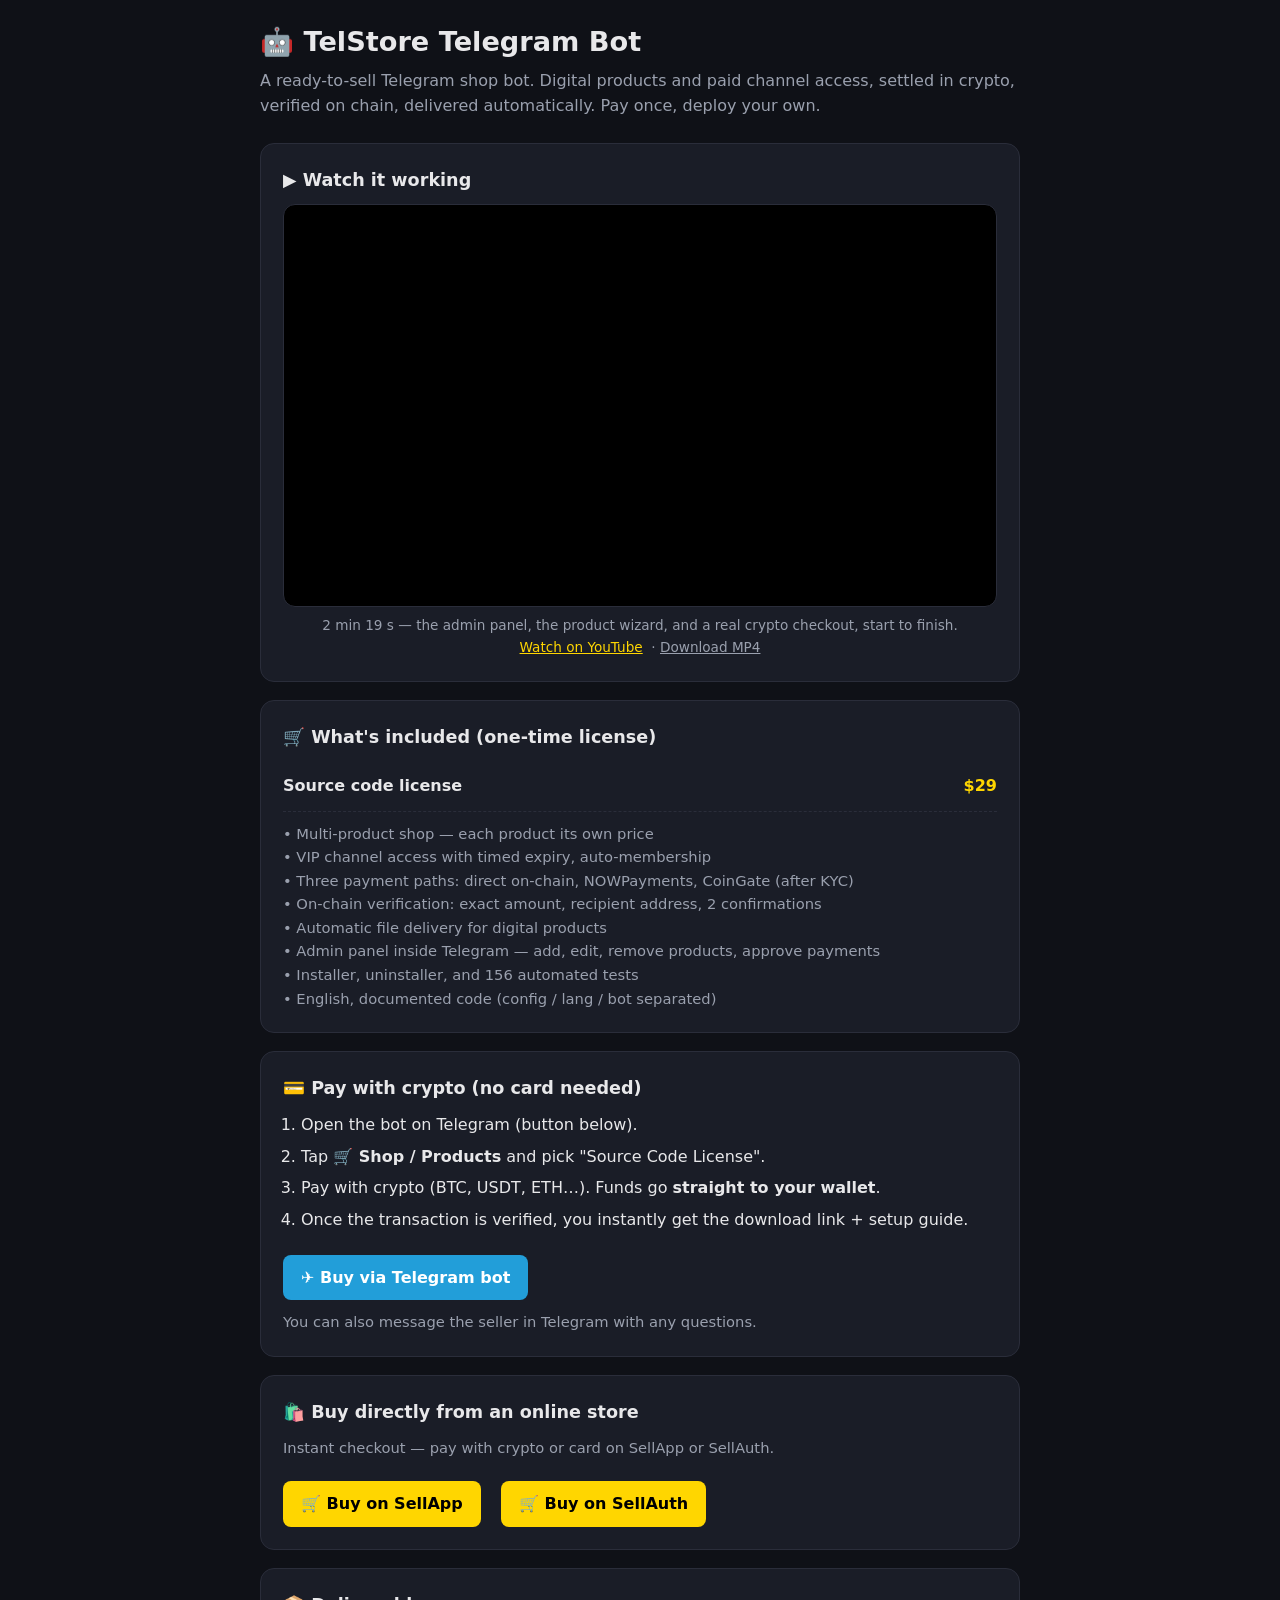
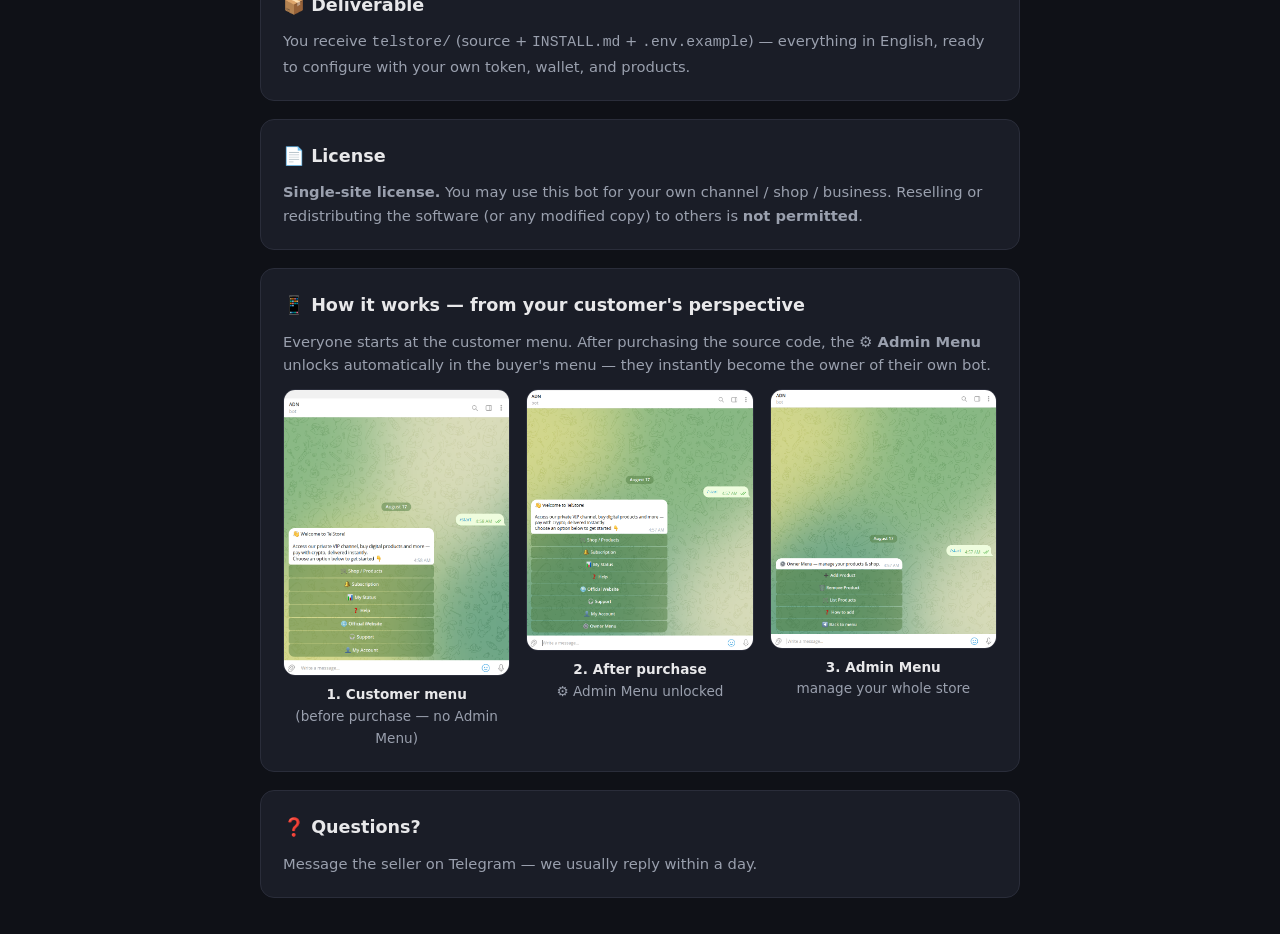
==== index.html @ b0a95f1a "Point the sales pages at the YouTube demo The inline player poster pointed at a screenshot path that" ====
<!DOCTYPE html>
<html lang="en">
<head>
<meta charset="UTF-8">
<meta name="viewport" content="width=device-width, initial-scale=1.0">
<title>TelStore — Telegram Sales Bot with Crypto Checkout</title>
<meta name="description" content="A ready-to-sell Telegram shop bot. Digital products and paid channel access, settled in crypto, verified on chain, delivered automatically. Full source code, installer, 156 tests.">
<meta property="og:title" content="TelStore — Telegram Sales Bot with Crypto Checkout">
<meta property="og:description" content="Sell digital products and VIP channel access inside Telegram. Crypto payment verified on chain, delivered automatically.">
<meta property="og:type" content="website">
<meta property="og:video" content="https://www.youtube.com/watch?v=dUZw-DvjTB4">
<meta property="og:image" content="https://i.ytimg.com/vi/dUZw-DvjTB4/maxresdefault.jpg">
<meta name="twitter:card" content="player">
<meta name="twitter:title" content="TelStore — Telegram Sales Bot with Crypto Checkout">
<meta name="twitter:image" content="https://i.ytimg.com/vi/dUZw-DvjTB4/maxresdefault.jpg">
<style>
  :root { --bg:#0f1117; --card:#1a1d27; --accent:#ffd600; --text:#e8e8ea; --muted:#9aa0ae; }
  * { box-sizing: border-box; margin:0; padding:0; }
  body { font-family:'Segoe UI',system-ui,sans-serif; background:var(--bg); color:var(--text); line-height:1.6; padding:20px; }
  .wrap { max-width:760px; margin:0 auto; }
  h1 { font-size:1.7rem; margin-bottom:4px; }
  h2 { font-size:1.1rem; margin-bottom:10px; }
  .sub { color:var(--muted); margin-bottom:24px; }
  .card { background:var(--card); border-radius:14px; padding:22px; margin-bottom:18px; border:1px solid #2a2d3a; }
  .prod { display:flex; justify-content:space-between; align-items:center; border-bottom:1px dashed #2a2d3a; padding:12px 0; }
  .prod:last-child{border-bottom:none;}
  .prod .name { font-weight:600; }
  .prod .price { color:var(--accent); font-weight:700; }
  .btn { display:inline-block; background:var(--accent); color:#000; font-weight:700; padding:10px 18px; border-radius:8px; text-decoration:none; margin-top:10px; }
  .btn.small { padding:6px 12px; font-size:.9rem; margin:0; }
  .btn.tg { background:#229ed9; color:#fff; }
  .note { color:var(--muted); font-size:.92rem; }
  .steps { margin:8px 0 0 18px; }
  .steps li { margin:6px 0; }
  .tag { font-size:.75rem; background:#2a2d3a; padding:2px 8px; border-radius:20px; color:var(--muted); margin-left:8px; }
  .shots { display:flex; gap:16px; flex-wrap:wrap; margin-top:10px; }
  .shot { flex:1 1 200px; min-width:180px; }
  .shot img { width:100%; border-radius:12px; border:1px solid #2a2d3a; display:block; }
  .cap { color:var(--muted); font-size:.85rem; text-align:center; margin-top:8px; }
  .cap b { color:var(--text); }
  video { width:100%; border-radius:12px; border:1px solid #2a2d3a; display:block; background:#000; }
  .yt { position:relative; width:100%; padding-top:56.25%; border-radius:12px; overflow:hidden; border:1px solid #2a2d3a; background:#000; }
  .yt iframe { position:absolute; inset:0; width:100%; height:100%; border:0; }
  .vcap { color:var(--muted); font-size:.85rem; margin-top:8px; text-align:center; }
  .feat { display:grid; grid-template-columns:repeat(auto-fit,minmax(210px,1fr)); gap:10px; margin-top:6px; }
  .feat div { color:var(--muted); font-size:.92rem; }
  .feat b { color:var(--text); }
</style>
</head>
<body>
<div class="wrap">
  <h1>🤖 TelStore Telegram Bot</h1>
  <div class="sub">A ready-to-sell Telegram shop bot. Digital products and paid channel access, settled in crypto, verified on chain, delivered automatically. Pay once, deploy your own.</div>

  <!-- ===== DEMO VIDEO ===== -->
  <div class="card">
    <h2>▶️ Watch it working</h2>
    <div class="yt">
      <iframe src="https://www.youtube-nocookie.com/embed/dUZw-DvjTB4"
              title="TelStore — 2 minute demo"
              frameborder="0"
              allow="accelerometer; autoplay; clipboard-write; encrypted-media; gyroscope; picture-in-picture"
              allowfullscreen></iframe>
    </div>
    <div class="vcap">2 min 19 s — the admin panel, the product wizard, and a real crypto checkout, start to finish.
      <br><a href="https://www.youtube.com/watch?v=dUZw-DvjTB4" style="color:var(--accent)">Watch on YouTube</a>
      &nbsp;·&nbsp;<a href="video/TelStore-Demo.mp4" style="color:var(--muted)">Download MP4</a></div>
  </div>

  <div class="card">
    <h2>🛒 What's included (one-time license)</h2>
    <div class="prod"><span class="name">Source code license</span><span class="price">$29</span></div>
    <div class="note" style="margin-top:10px">
      • Multi-product shop — each product its own price<br>
      • VIP channel access with timed expiry, auto-membership<br>
      • Three payment paths: direct on-chain, NOWPayments, CoinGate (after KYC)<br>
      • On-chain verification: exact amount, recipient address, 2 confirmations<br>
      • Automatic file delivery for digital products<br>
      • Admin panel inside Telegram — add, edit, remove products, approve payments<br>
      • Installer, uninstaller, and 156 automated tests<br>
      • English, documented code (config / lang / bot separated)
    </div>
  </div>

  <div class="card">
    <h2>💳 Pay with crypto (no card needed)</h2>
    <ol class="steps">
      <li>Open the bot on Telegram (button below).</li>
      <li>Tap <b>🛒 Shop / Products</b> and pick "Source Code License".</li>
      <li>Pay with crypto (BTC, USDT, ETH…). Funds go <b>straight to your wallet</b>.</li>
      <li>Once the transaction is verified, you instantly get the download link + setup guide.</li>
    </ol>
    <p style="margin-top:12px">
      <a class="btn tg" href="https://t.me/ADNC_bot">✈️ Buy via Telegram bot</a>
    </p>
    <p class="note" style="margin-top:10px">You can also message the seller in Telegram with any questions.</p>
  </div>

  <div class="card">
    <h2>🛍️ Buy directly from an online store</h2>
    <p class="note" style="margin-bottom:12px">Instant checkout — pay with crypto or card on SellApp or SellAuth.</p>
    <p>
      <a class="btn" href="https://telstore.sell.app/product/telstore-bot-source-code">🛒 Buy on SellApp</a>
      <span style="display:inline-block;width:10px"></span>
      <a class="btn" href="https://telstore.sellauth.com">🛒 Buy on SellAuth</a>
    </p>
  </div>

  <div class="card">
    <h2>📦 Deliverable</h2>
    <div class="note">You receive <code>telstore/</code> (source + <code>INSTALL.md</code> + <code>.env.example</code>) — everything in English, ready to configure with your own token, wallet, and products.</div>
  </div>

  <div class="card">
    <h2>📄 License</h2>
    <div class="note"><b>Single-site license.</b> You may use this bot for your own
    channel / shop / business. Reselling or redistributing the software (or any
    modified copy) to others is <b>not permitted</b>.</div>
  </div>

  <div class="card">
    <h2>📱 How it works — from your customer's perspective</h2>
    <div class="note" style="margin-bottom:12px">Everyone starts at the customer menu. After purchasing the source code, the <b>⚙️ Admin Menu</b> unlocks automatically in the buyer's menu — they instantly become the owner of their own bot.</div>
    <div class="shots">
      <div class="shot">
        <img src="screenshots/customer-view-main-menu.png" alt="Customer menu before purchase">
        <div class="cap"><b>1. Customer menu</b><br>(before purchase — no Admin Menu)</div>
      </div>
      <div class="shot">
        <img src="screenshots/owner-view-main-menu.png" alt="Admin menu after purchase">
        <div class="cap"><b>2. After purchase</b><br>⚙️ Admin Menu unlocked</div>
      </div>
      <div class="shot">
        <img src="screenshots/owner-menu.png" alt="Admin management menu">
        <div class="cap"><b>3. Admin Menu</b><br>manage your whole store</div>
      </div>
    </div>
  </div>

  <div class="card">
    <h2>❓ Questions?</h2>
    <div class="note">Message the seller on Telegram — we usually reply within a day.</div>
  </div>
</div>
</body>
</html>
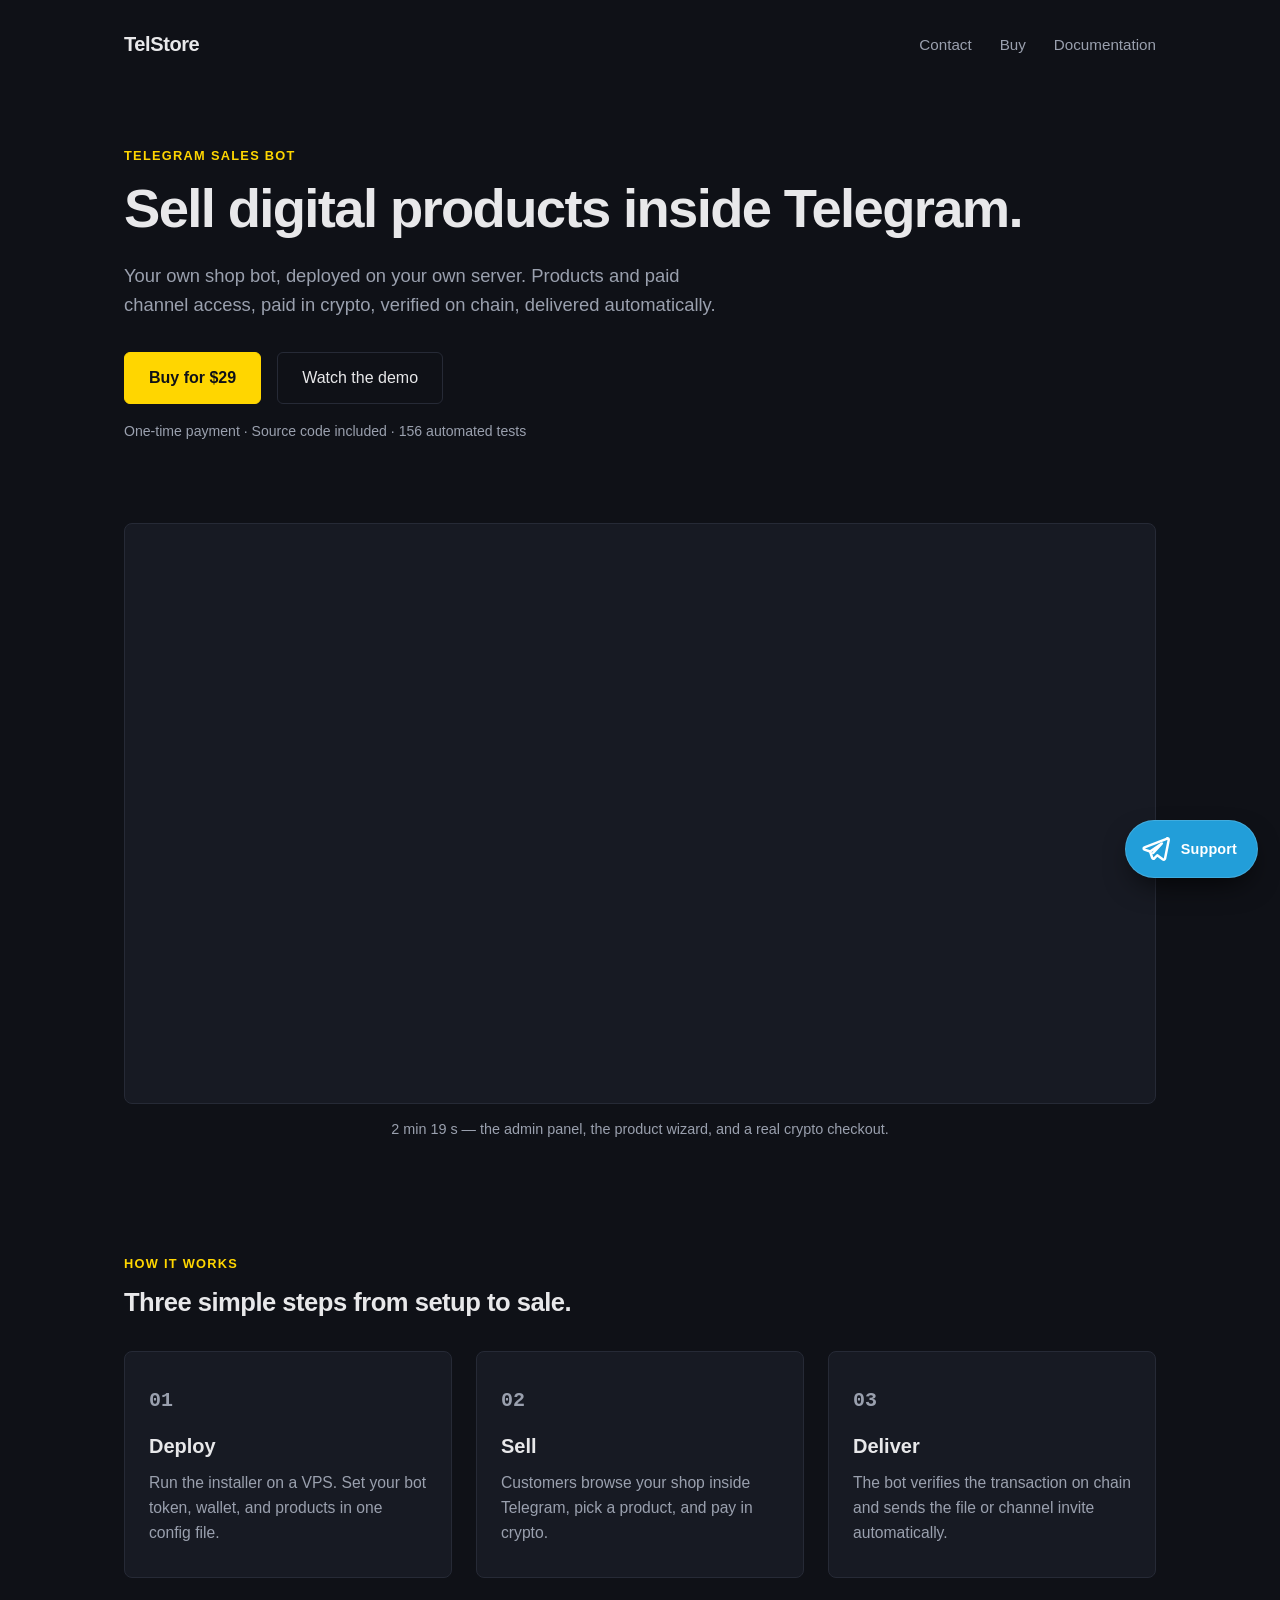
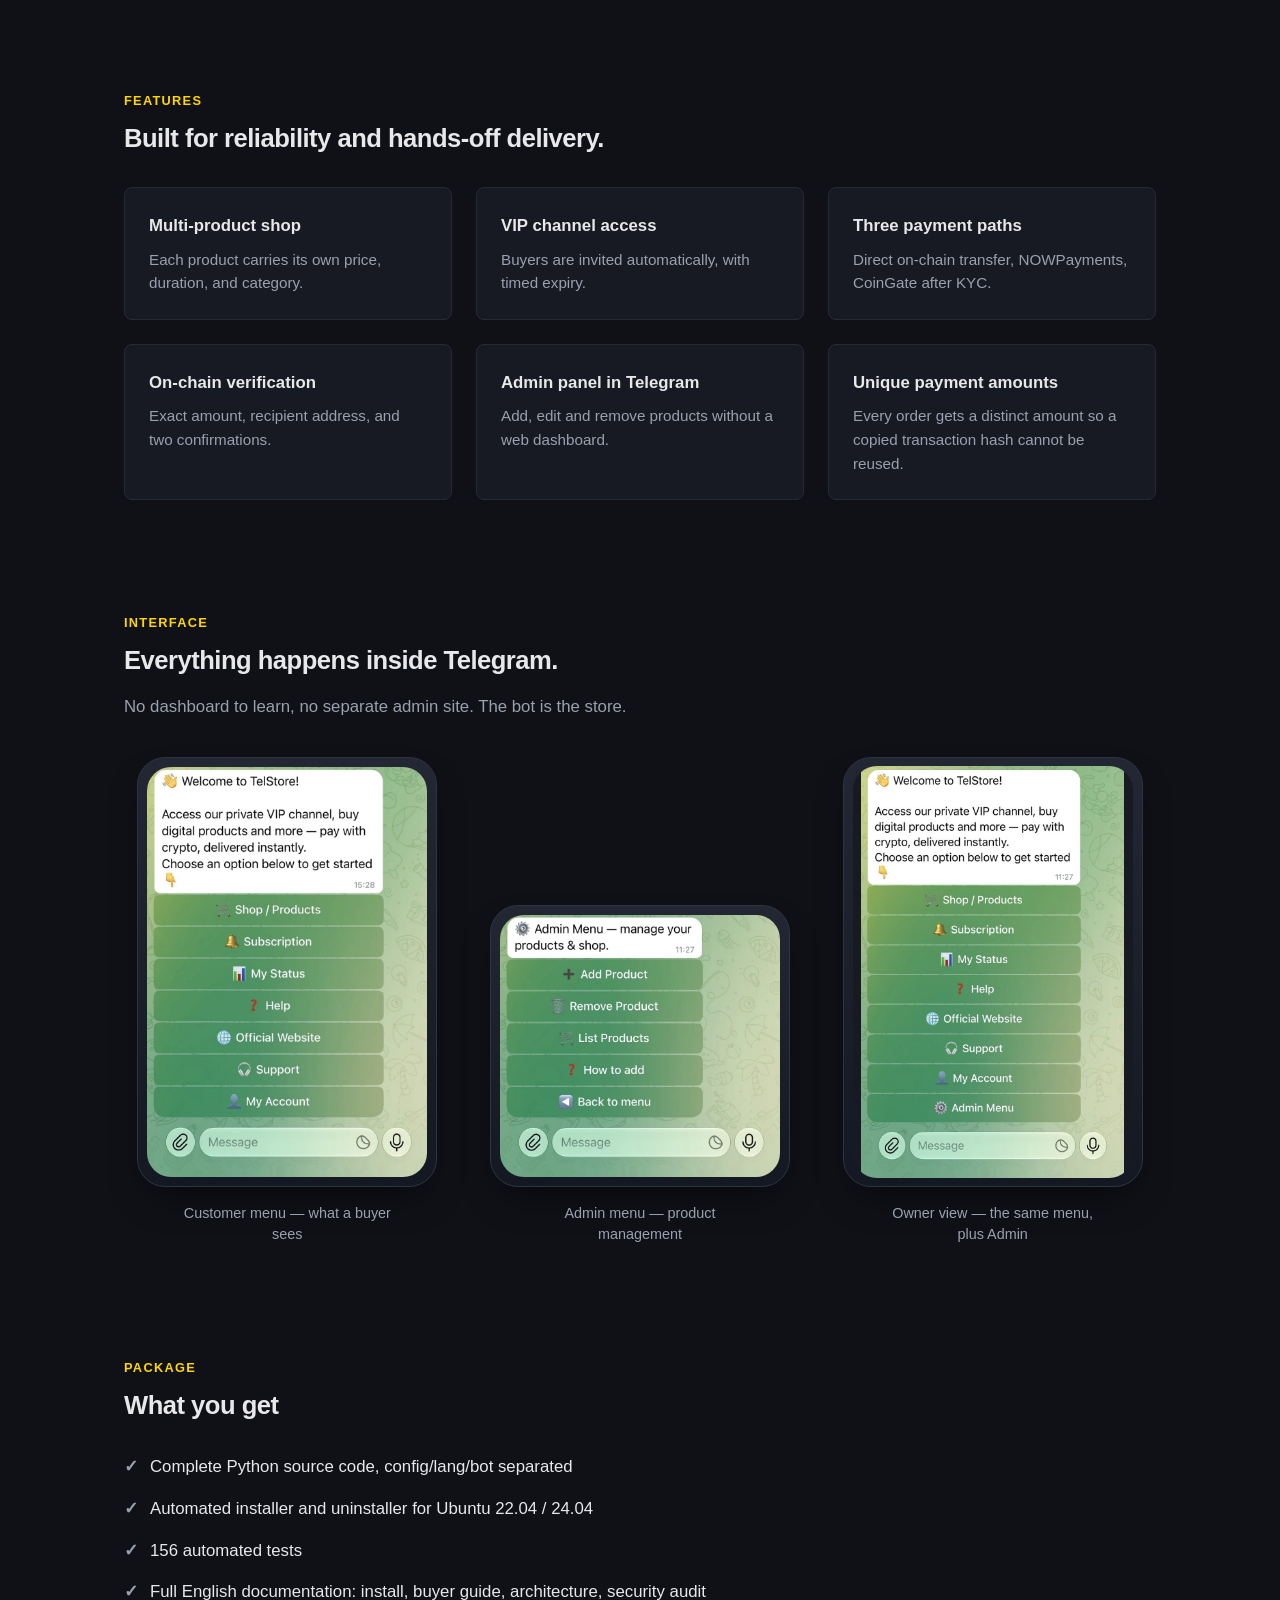
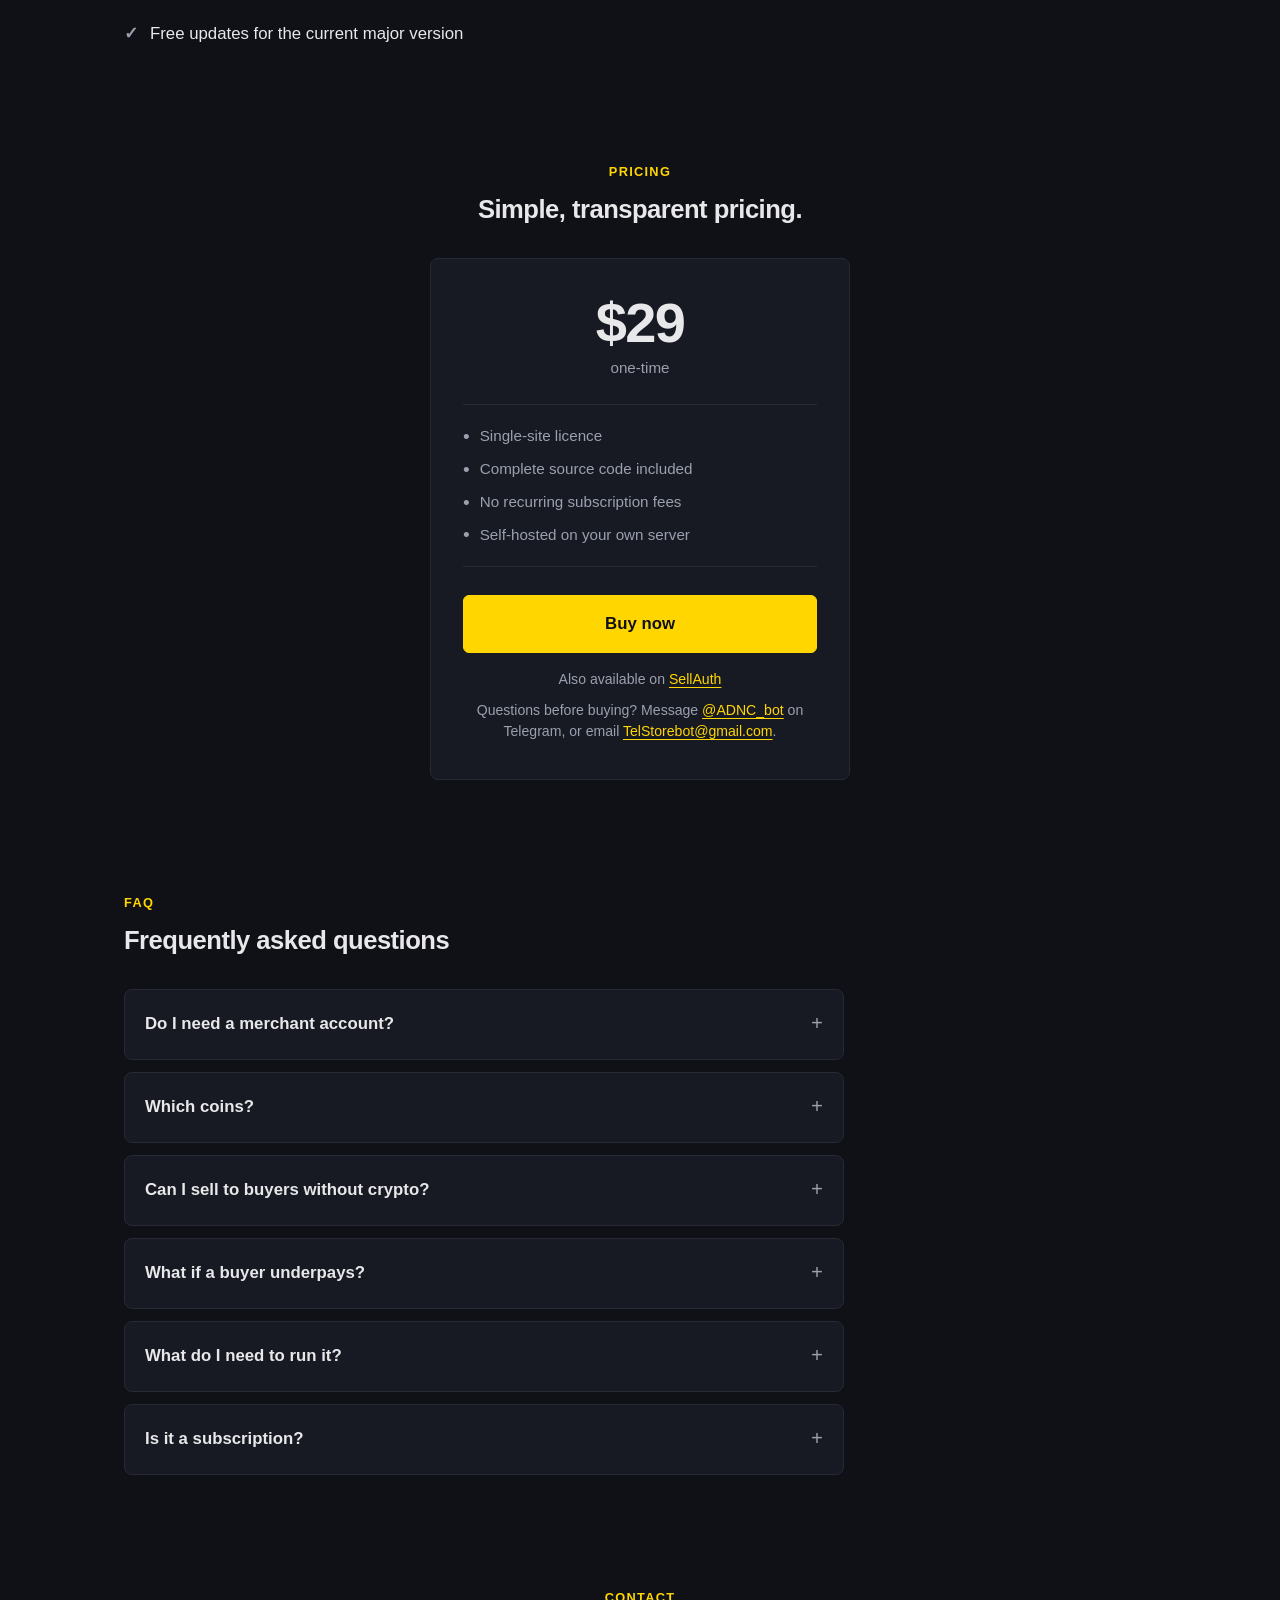
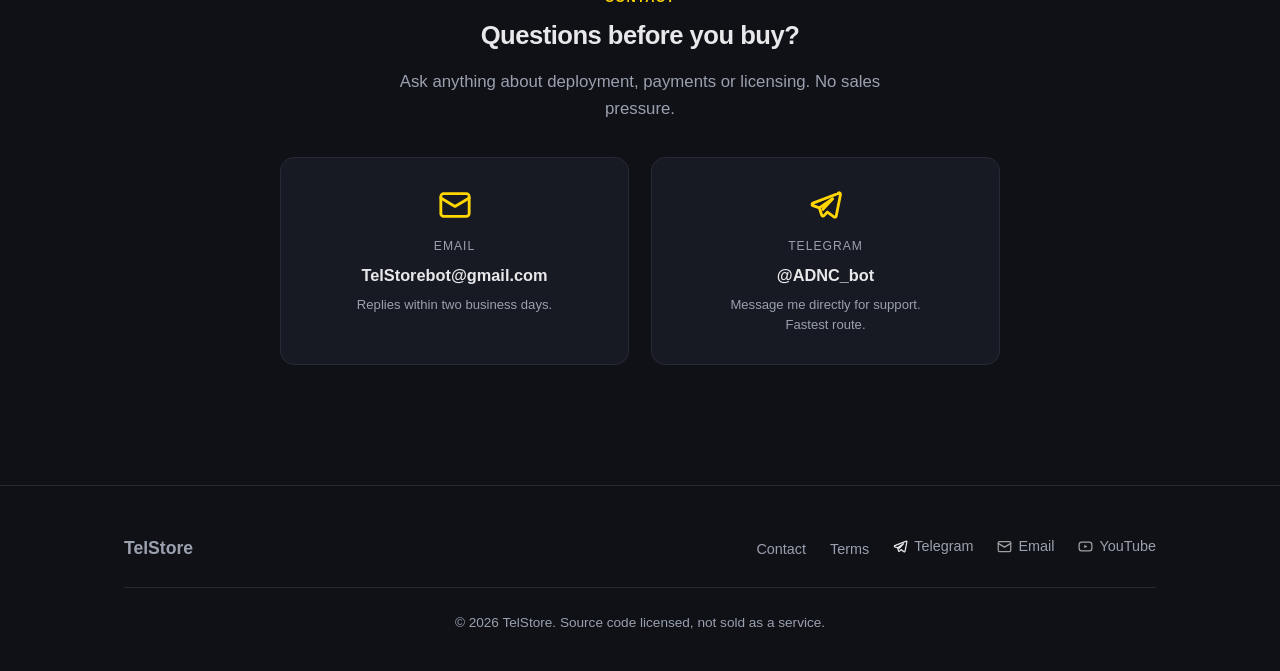
==== commit 326f991b: "Point the repo at telstore.store and refresh the site The live marketing site now runs at telstore.s" ====
--- a/index.html
+++ b/index.html
@@ -1,146 +1,404 @@
 <!DOCTYPE html>
 <html lang="en">
 <head>
-<meta charset="UTF-8">
-<meta name="viewport" content="width=device-width, initial-scale=1.0">
-<title>TelStore — Telegram Sales Bot with Crypto Checkout</title>
-<meta name="description" content="A ready-to-sell Telegram shop bot. Digital products and paid channel access, settled in crypto, verified on chain, delivered automatically. Full source code, installer, 156 tests.">
-<meta property="og:title" content="TelStore — Telegram Sales Bot with Crypto Checkout">
-<meta property="og:description" content="Sell digital products and VIP channel access inside Telegram. Crypto payment verified on chain, delivered automatically.">
-<meta property="og:type" content="website">
-<meta property="og:video" content="https://www.youtube.com/watch?v=dUZw-DvjTB4">
-<meta property="og:image" content="https://i.ytimg.com/vi/dUZw-DvjTB4/maxresdefault.jpg">
-<meta name="twitter:card" content="player">
-<meta name="twitter:title" content="TelStore — Telegram Sales Bot with Crypto Checkout">
-<meta name="twitter:image" content="https://i.ytimg.com/vi/dUZw-DvjTB4/maxresdefault.jpg">
-<style>
-  :root { --bg:#0f1117; --card:#1a1d27; --accent:#ffd600; --text:#e8e8ea; --muted:#9aa0ae; }
-  * { box-sizing: border-box; margin:0; padding:0; }
-  body { font-family:'Segoe UI',system-ui,sans-serif; background:var(--bg); color:var(--text); line-height:1.6; padding:20px; }
-  .wrap { max-width:760px; margin:0 auto; }
-  h1 { font-size:1.7rem; margin-bottom:4px; }
-  h2 { font-size:1.1rem; margin-bottom:10px; }
-  .sub { color:var(--muted); margin-bottom:24px; }
-  .card { background:var(--card); border-radius:14px; padding:22px; margin-bottom:18px; border:1px solid #2a2d3a; }
-  .prod { display:flex; justify-content:space-between; align-items:center; border-bottom:1px dashed #2a2d3a; padding:12px 0; }
-  .prod:last-child{border-bottom:none;}
-  .prod .name { font-weight:600; }
-  .prod .price { color:var(--accent); font-weight:700; }
-  .btn { display:inline-block; background:var(--accent); color:#000; font-weight:700; padding:10px 18px; border-radius:8px; text-decoration:none; margin-top:10px; }
-  .btn.small { padding:6px 12px; font-size:.9rem; margin:0; }
-  .btn.tg { background:#229ed9; color:#fff; }
-  .note { color:var(--muted); font-size:.92rem; }
-  .steps { margin:8px 0 0 18px; }
-  .steps li { margin:6px 0; }
-  .tag { font-size:.75rem; background:#2a2d3a; padding:2px 8px; border-radius:20px; color:var(--muted); margin-left:8px; }
-  .shots { display:flex; gap:16px; flex-wrap:wrap; margin-top:10px; }
-  .shot { flex:1 1 200px; min-width:180px; }
-  .shot img { width:100%; border-radius:12px; border:1px solid #2a2d3a; display:block; }
-  .cap { color:var(--muted); font-size:.85rem; text-align:center; margin-top:8px; }
-  .cap b { color:var(--text); }
-  video { width:100%; border-radius:12px; border:1px solid #2a2d3a; display:block; background:#000; }
-  .yt { position:relative; width:100%; padding-top:56.25%; border-radius:12px; overflow:hidden; border:1px solid #2a2d3a; background:#000; }
-  .yt iframe { position:absolute; inset:0; width:100%; height:100%; border:0; }
-  .vcap { color:var(--muted); font-size:.85rem; margin-top:8px; text-align:center; }
-  .feat { display:grid; grid-template-columns:repeat(auto-fit,minmax(210px,1fr)); gap:10px; margin-top:6px; }
-  .feat div { color:var(--muted); font-size:.92rem; }
-  .feat b { color:var(--text); }
-</style>
+  <meta charset="utf-8">
+  <meta name="viewport" content="width=device-width, initial-scale=1">
+  <title>TelStore — Sell digital products inside Telegram</title>
+  <meta name="description" content="Your own shop bot, deployed on your own server. Products and paid channel access, paid in crypto, verified on chain, delivered automatically.">
+  <script type="application/ld+json">
+{
+  "@context": "https://schema.org",
+  "@graph": [
+    {
+      "@type": "Product",
+      "name": "TelStore",
+      "description": "Your own shop bot, deployed on your own server. Products and paid channel access, paid in crypto, verified on chain, delivered automatically.",
+      "brand": {
+        "@type": "Brand",
+        "name": "TelStore"
+      },
+      "category": "SoftwareApplication",
+      "url": "https://telstore.store/",
+      "image": "https://i.ytimg.com/vi/dUZw-DvjTB4/maxresdefault.jpg",
+      "offers": {
+        "@type": "Offer",
+        "price": "29.00",
+        "priceCurrency": "USD",
+        "availability": "https://schema.org/InStock",
+        "url": "https://telstore.sell.app/product/telstore-bot-source-code",
+        "priceValidUntil": "2027-12-31"
+      }
+    },
+    {
+      "@type": "FAQPage",
+      "mainEntity": [
+        {
+          "@type": "Question",
+          "name": "Do I need a merchant account?",
+          "acceptedAnswer": {
+            "@type": "Answer",
+            "text": "No. Payments go straight to your wallet, or through NOWPayments if you want card support."
+          }
+        },
+        {
+          "@type": "Question",
+          "name": "Which coins?",
+          "acceptedAnswer": {
+            "@type": "Answer",
+            "text": "Any EVM token on BSC (USDT, BNB), plus USDT/TRON. NOWPayments adds BTC, ETH and more."
+          }
+        },
+        {
+          "@type": "Question",
+          "name": "Can I sell to buyers without crypto?",
+          "acceptedAnswer": {
+            "@type": "Answer",
+            "text": "Yes, through NOWPayments, which accepts cards. CoinGate is also supported once your account passes KYC."
+          }
+        },
+        {
+          "@type": "Question",
+          "name": "What if a buyer underpays?",
+          "acceptedAnswer": {
+            "@type": "Answer",
+            "text": "The bot does not deliver. It flags the order and asks the admin to approve or reject it in one tap."
+          }
+        },
+        {
+          "@type": "Question",
+          "name": "What do I need to run it?",
+          "acceptedAnswer": {
+            "@type": "Answer",
+            "text": "A small Linux VPS (1 vCPU / 2 GB is enough) and a Telegram bot token from BotFather."
+          }
+        },
+        {
+          "@type": "Question",
+          "name": "Is it a subscription?",
+          "acceptedAnswer": {
+            "@type": "Answer",
+            "text": "No. One payment, $29, source code yours."
+          }
+        }
+      ]
+    }
+  ]
+}
+  </script>
+
+  <link rel="canonical" href="https://telstore.store/">
+  <meta name="robots" content="index, follow">
+
+  <!-- Open Graph / Social Media -->
+  <meta property="og:title" content="TelStore — Sell digital products inside Telegram">
+  <meta property="og:description" content="Your own shop bot, deployed on your own server. Products and paid channel access, paid in crypto, verified on chain, delivered automatically.">
+  <meta property="og:type" content="website">
+  <meta property="og:site_name" content="TelStore">
+  <meta property="og:locale" content="en_US">
+  <meta property="og:url" content="https://telstore.store/">
+  <meta property="og:image" content="https://i.ytimg.com/vi/dUZw-DvjTB4/maxresdefault.jpg">
+  <meta property="og:image:width" content="1280">
+  <meta property="og:image:height" content="720">
+
+  <!-- Twitter Card -->
+  <meta name="twitter:card" content="summary_large_image">
+  <meta name="twitter:title" content="TelStore — Sell digital products inside Telegram">
+  <meta name="twitter:description" content="Your own shop bot, deployed on your own server. Products and paid channel access, paid in crypto, verified on chain, delivered automatically.">
+  <meta name="twitter:image" content="https://i.ytimg.com/vi/dUZw-DvjTB4/maxresdefault.jpg">
+
+  <link rel="icon" type="image/svg+xml" href="assets/favicon.svg">
+  <link rel="preconnect" href="https://www.youtube-nocookie.com" crossorigin>
+  <link rel="preconnect" href="https://i.ytimg.com" crossorigin>
+  <link rel="stylesheet" href="style.css?v2">
+  <script src="main.js?v2" defer></script>
 </head>
 <body>
-<div class="wrap">
-  <h1>🤖 TelStore Telegram Bot</h1>
-  <div class="sub">A ready-to-sell Telegram shop bot. Digital products and paid channel access, settled in crypto, verified on chain, delivered automatically. Pay once, deploy your own.</div>
-
-  <!-- ===== DEMO VIDEO ===== -->
-  <div class="card">
-    <h2>▶️ Watch it working</h2>
-    <div class="yt">
-      <iframe src="https://www.youtube-nocookie.com/embed/dUZw-DvjTB4"
-              title="TelStore — 2 minute demo"
-              frameborder="0"
-              allow="accelerometer; autoplay; clipboard-write; encrypted-media; gyroscope; picture-in-picture"
-              allowfullscreen></iframe>
+  <a href="#main" class="skip-link">Skip to main content</a>
+
+  <!-- Top bar -->
+  <header>
+    <div class="container nav-container">
+      <a href="index.html" class="wordmark" aria-label="TelStore home">TelStore</a>
+      <nav aria-label="Main navigation">
+        <ul class="nav-links">
+          <li><a href="#contact">Contact</a></li>
+          <li><a href="https://telstore.sell.app/product/telstore-bot-source-code">Buy</a></li>
+          <li><a href="https://keivanbeigi.github.io/TelStore/" target="_blank" rel="noopener noreferrer">Documentation</a></li>
+        </ul>
+      </nav>
     </div>
-    <div class="vcap">2 min 19 s — the admin panel, the product wizard, and a real crypto checkout, start to finish.
-      <br><a href="https://www.youtube.com/watch?v=dUZw-DvjTB4" style="color:var(--accent)">Watch on YouTube</a>
-      &nbsp;·&nbsp;<a href="video/TelStore-Demo.mp4" style="color:var(--muted)">Download MP4</a></div>
-  </div>
-
-  <div class="card">
-    <h2>🛒 What's included (one-time license)</h2>
-    <div class="prod"><span class="name">Source code license</span><span class="price">$29</span></div>
-    <div class="note" style="margin-top:10px">
-      • Multi-product shop — each product its own price<br>
-      • VIP channel access with timed expiry, auto-membership<br>
-      • Three payment paths: direct on-chain, NOWPayments, CoinGate (after KYC)<br>
-      • On-chain verification: exact amount, recipient address, 2 confirmations<br>
-      • Automatic file delivery for digital products<br>
-      • Admin panel inside Telegram — add, edit, remove products, approve payments<br>
-      • Installer, uninstaller, and 156 automated tests<br>
-      • English, documented code (config / lang / bot separated)
+  </header>
+
+  <main id="main">
+    <!-- Hero -->
+    <section class="hero">
+      <div class="container">
+        <span class="eyebrow">Telegram sales bot</span>
+        <h1>Sell digital products inside Telegram.</h1>
+        <p class="hero-sub">Your own shop bot, deployed on your own server. Products and paid channel access, paid in crypto, verified on chain, delivered automatically.</p>
+        <div class="hero-actions">
+          <a href="https://telstore.sell.app/product/telstore-bot-source-code" class="btn btn-primary">Buy for $29</a>
+          <a href="#demo" class="btn btn-secondary">Watch the demo</a>
+        </div>
+        <p class="hero-smallprint">One-time payment · Source code included · 156 automated tests</p>
+      </div>
+    </section>
+
+    <!-- Demo -->
+    <section id="demo">
+      <div class="container">
+        <div class="video-container">
+          <iframe
+            src="https://www.youtube-nocookie.com/embed/dUZw-DvjTB4"
+            title="TelStore product demo video"
+            loading="lazy"
+            allow="accelerometer; autoplay; clipboard-write; encrypted-media; gyroscope; picture-in-picture; web-share"
+            allowfullscreen>
+          </iframe>
+        </div>
+        <p class="video-caption">2 min 19 s — the admin panel, the product wizard, and a real crypto checkout.</p>
+      </div>
+    </section>
+
+    <!-- How it works -->
+    <section id="how-it-works">
+      <div class="container">
+        <div class="section-header">
+          <span class="eyebrow">How it works</span>
+          <h2>Three simple steps from setup to sale.</h2>
+        </div>
+        <div class="steps-grid">
+          <div class="step-card">
+            <span class="step-num">01</span>
+            <h3 class="step-title">Deploy</h3>
+            <p class="step-desc">Run the installer on a VPS. Set your bot token, wallet, and products in one config file.</p>
+          </div>
+          <div class="step-card">
+            <span class="step-num">02</span>
+            <h3 class="step-title">Sell</h3>
+            <p class="step-desc">Customers browse your shop inside Telegram, pick a product, and pay in crypto.</p>
+          </div>
+          <div class="step-card">
+            <span class="step-num">03</span>
+            <h3 class="step-title">Deliver</h3>
+            <p class="step-desc">The bot verifies the transaction on chain and sends the file or channel invite automatically.</p>
+          </div>
+        </div>
+      </div>
+    </section>
+
+    <!-- Features -->
+    <section id="features">
+      <div class="container">
+        <div class="section-header">
+          <span class="eyebrow">Features</span>
+          <h2>Built for reliability and hands-off delivery.</h2>
+        </div>
+        <div class="features-grid">
+          <div class="feature-item">
+            <strong class="feature-title">Multi-product shop</strong>
+            <p class="feature-desc">Each product carries its own price, duration, and category.</p>
+          </div>
+          <div class="feature-item">
+            <strong class="feature-title">VIP channel access</strong>
+            <p class="feature-desc">Buyers are invited automatically, with timed expiry.</p>
+          </div>
+          <div class="feature-item">
+            <strong class="feature-title">Three payment paths</strong>
+            <p class="feature-desc">Direct on-chain transfer, NOWPayments, CoinGate after KYC.</p>
+          </div>
+          <div class="feature-item">
+            <strong class="feature-title">On-chain verification</strong>
+            <p class="feature-desc">Exact amount, recipient address, and two confirmations.</p>
+          </div>
+          <div class="feature-item">
+            <strong class="feature-title">Admin panel in Telegram</strong>
+            <p class="feature-desc">Add, edit and remove products without a web dashboard.</p>
+          </div>
+          <div class="feature-item">
+            <strong class="feature-title">Unique payment amounts</strong>
+            <p class="feature-desc">Every order gets a distinct amount so a copied transaction hash cannot be reused.</p>
+          </div>
+        </div>
+      </div>
+    </section>
+
+    <!-- Screenshots -->
+    <section id="screenshots">
+      <div class="container">
+        <div class="section-header">
+          <span class="eyebrow">Interface</span>
+          <h2>Everything happens inside Telegram.</h2>
+          <p class="section-sub">No dashboard to learn, no separate admin site. The bot is the store.</p>
+        </div>
+        <div class="screenshots-grid">
+          <figure class="screenshot-figure">
+            <div class="phone-frame">
+              <picture>
+                <source srcset="assets/customer-view-main-menu@2x.webp 2x, assets/customer-view-main-menu.webp 1x" type="image/webp">
+                <img src="assets/customer-view-main-menu.webp" class="screenshot-img" width="820" height="1200"
+                     alt="TelStore bot in Telegram showing the customer menu with Shop, Subscription, My Status, Help, Support and My Account"
+                     loading="lazy" decoding="async">
+              </picture>
+            </div>
+            <figcaption class="screenshot-caption">Customer menu &mdash; what a buyer sees</figcaption>
+          </figure>
+          <figure class="screenshot-figure">
+            <div class="phone-frame">
+              <picture>
+                <source srcset="assets/admin-view-main-menu@2x.webp 2x, assets/admin-view-main-menu.webp 1x" type="image/webp">
+                <img src="assets/admin-view-main-menu.webp" class="screenshot-img" width="820" height="767"
+                     alt="TelStore admin menu in Telegram reading Admin Menu, with Add Product, Remove Product, List Products and How to add"
+                     loading="lazy" decoding="async">
+              </picture>
+            </div>
+            <figcaption class="screenshot-caption">Admin menu &mdash; product management</figcaption>
+          </figure>
+          <figure class="screenshot-figure">
+            <div class="phone-frame">
+              <picture>
+                <source srcset="assets/owner-with-access-main-menu@2x.webp 2x, assets/owner-with-access-main-menu.webp 1x" type="image/webp">
+                <img src="assets/owner-with-access-main-menu.webp" class="screenshot-img" width="820" height="1283"
+                     alt="TelStore main menu as seen by the shop owner, showing the customer buttons plus an Admin Menu entry"
+                     loading="lazy" decoding="async">
+              </picture>
+            </div>
+            <figcaption class="screenshot-caption">Owner view &mdash; the same menu, plus Admin</figcaption>
+          </figure>
+        </div>
+      </div>
+    </section>
+
+    <!-- What you get -->
+    <section id="what-you-get">
+      <div class="container">
+        <div class="section-header">
+          <span class="eyebrow">Package</span>
+          <h2>What you get</h2>
+        </div>
+        <ul class="plain-list">
+          <li>Complete Python source code, config/lang/bot separated</li>
+          <li>Automated installer and uninstaller for Ubuntu 22.04 / 24.04</li>
+          <li>156 automated tests</li>
+          <li>Full English documentation: install, buyer guide, architecture, security audit</li>
+          <li>Free updates for the current major version</li>
+        </ul>
+      </div>
+    </section>
+
+    <!-- Pricing -->
+    <section id="pricing">
+      <div class="container">
+        <div class="section-header" style="text-align: center;">
+          <span class="eyebrow">Pricing</span>
+          <h2>Simple, transparent pricing.</h2>
+        </div>
+        <div class="pricing-wrapper">
+          <div class="pricing-card">
+            <div class="pricing-figure">$29</div>
+            <div class="pricing-cadence">one-time</div>
+            <ul class="pricing-details">
+              <li>Single-site licence</li>
+              <li>Complete source code included</li>
+              <li>No recurring subscription fees</li>
+              <li>Self-hosted on your own server</li>
+            </ul>
+            <a href="https://telstore.sell.app/product/telstore-bot-source-code" class="btn btn-primary">Buy now</a>
+            <p class="pricing-extra">Also available on <a href="https://telstore.mysellauth.com" target="_blank" rel="noopener noreferrer">SellAuth</a></p>
+            <p class="pricing-questions">Questions before buying? Message <a href="https://t.me/ADNC_bot" target="_blank" rel="noopener noreferrer">@ADNC_bot</a> on Telegram, or email <!--email_off--><a href="mailto:TelStorebot@gmail.com">TelStorebot@gmail.com</a><!--/email_off-->.</p>
+          </div>
+        </div>
+      </div>
+    </section>
+
+    <!-- FAQ -->
+    <section id="faq">
+      <div class="container">
+        <div class="section-header">
+          <span class="eyebrow">FAQ</span>
+          <h2>Frequently asked questions</h2>
+        </div>
+        <div class="faq-list">
+          <details class="faq-item">
+            <summary>Do I need a merchant account?</summary>
+            <p class="faq-answer">No. Payments go straight to your wallet, or through NOWPayments if you want card support.</p>
+          </details>
+          <details class="faq-item">
+            <summary>Which coins?</summary>
+            <p class="faq-answer">Any EVM token on BSC (USDT, BNB), plus USDT/TRON. NOWPayments adds BTC, ETH and more.</p>
+          </details>
+          <details class="faq-item">
+            <summary>Can I sell to buyers without crypto?</summary>
+            <p class="faq-answer">Yes, through NOWPayments, which accepts cards. CoinGate is also supported once your account passes KYC.</p>
+          </details>
+          <details class="faq-item">
+            <summary>What if a buyer underpays?</summary>
+            <p class="faq-answer">The bot does not deliver. It flags the order and asks the admin to approve or reject it in one tap.</p>
+          </details>
+          <details class="faq-item">
+            <summary>What do I need to run it?</summary>
+            <p class="faq-answer">A small Linux VPS (1 vCPU / 2 GB is enough) and a Telegram bot token from BotFather.</p>
+          </details>
+          <details class="faq-item">
+            <summary>Is it a subscription?</summary>
+            <p class="faq-answer">No. One payment, $29, source code yours.</p>
+          </details>
+        </div>
+      </div>
+    </section>
+
+    <!-- Contact -->
+    <section id="contact">
+      <div class="container">
+        <div class="section-header" style="text-align: center;">
+          <span class="eyebrow">Contact</span>
+          <h2>Questions before you buy?</h2>
+          <p class="section-sub" style="margin-left:auto;margin-right:auto;">
+            Ask anything about deployment, payments or licensing. No sales pressure.
+          </p>
+        </div>
+        <div class="contact-grid">
+          <!--email_off--><a class="contact-card" href="mailto:TelStorebot@gmail.com">
+            <img class="contact-icon" src="assets/email.svg" width="34" height="34" alt="" loading="lazy" decoding="async">
+            <span class="contact-label">Email</span>
+            <span class="contact-value">TelStorebot@gmail.com</span>
+            <span class="contact-note">Replies within two business days.</span>
+          </a><!--/email_off-->
+          <a class="contact-card" href="https://t.me/ADNC_bot" target="_blank" rel="noopener noreferrer">
+            <img class="contact-icon" src="assets/telegram.svg" width="34" height="34" alt="" loading="lazy" decoding="async">
+            <span class="contact-label">Telegram</span>
+            <span class="contact-value">@ADNC_bot</span>
+            <span class="contact-note">Message me directly for support. Fastest route.</span>
+          </a>
+        </div>
+      </div>
+    </section>
+  </main>
+
+  <!-- Footer -->
+  <footer>
+    <div class="container">
+      <div class="footer-main">
+        <a href="index.html" class="footer-wordmark">TelStore</a>
+        <ul class="footer-links">
+          <li><a href="#contact">Contact</a></li>
+          <li><a href="terms.html">Terms</a></li>
+          <li><a href="https://t.me/ADNC_bot" target="_blank" rel="noopener noreferrer" class="footer-tg"><img src="assets/telegram.svg" width="15" height="15" alt="" decoding="async"> Telegram</a></li>
+          <li><!--email_off--><a href="mailto:TelStorebot@gmail.com" class="footer-ic"><img src="assets/email.svg" width="15" height="15" alt="" decoding="async"> Email</a><!--/email_off--></li>
+          <li><a href="https://www.youtube.com/watch?v=dUZw-DvjTB4" target="_blank" rel="noopener noreferrer" class="footer-ic"><img src="assets/youtube.svg" width="15" height="15" alt="" decoding="async"> YouTube</a></li>
+        </ul>
+      </div>
+      <div class="footer-bottom">
+        <p>© 2026 TelStore. Source code licensed, not sold as a service.</p>
+      </div>
     </div>
-  </div>
-
-  <div class="card">
-    <h2>💳 Pay with crypto (no card needed)</h2>
-    <ol class="steps">
-      <li>Open the bot on Telegram (button below).</li>
-      <li>Tap <b>🛒 Shop / Products</b> and pick "Source Code License".</li>
-      <li>Pay with crypto (BTC, USDT, ETH…). Funds go <b>straight to your wallet</b>.</li>
-      <li>Once the transaction is verified, you instantly get the download link + setup guide.</li>
-    </ol>
-    <p style="margin-top:12px">
-      <a class="btn tg" href="https://t.me/ADNC_bot">✈️ Buy via Telegram bot</a>
-    </p>
-    <p class="note" style="margin-top:10px">You can also message the seller in Telegram with any questions.</p>
-  </div>
-
-  <div class="card">
-    <h2>🛍️ Buy directly from an online store</h2>
-    <p class="note" style="margin-bottom:12px">Instant checkout — pay with crypto or card on SellApp or SellAuth.</p>
-    <p>
-      <a class="btn" href="https://telstore.sell.app/product/telstore-bot-source-code">🛒 Buy on SellApp</a>
-      <span style="display:inline-block;width:10px"></span>
-      <a class="btn" href="https://telstore.sellauth.com">🛒 Buy on SellAuth</a>
-    </p>
-  </div>
-
-  <div class="card">
-    <h2>📦 Deliverable</h2>
-    <div class="note">You receive <code>telstore/</code> (source + <code>INSTALL.md</code> + <code>.env.example</code>) — everything in English, ready to configure with your own token, wallet, and products.</div>
-  </div>
-
-  <div class="card">
-    <h2>📄 License</h2>
-    <div class="note"><b>Single-site license.</b> You may use this bot for your own
-    channel / shop / business. Reselling or redistributing the software (or any
-    modified copy) to others is <b>not permitted</b>.</div>
-  </div>
-
-  <div class="card">
-    <h2>📱 How it works — from your customer's perspective</h2>
-    <div class="note" style="margin-bottom:12px">Everyone starts at the customer menu. After purchasing the source code, the <b>⚙️ Admin Menu</b> unlocks automatically in the buyer's menu — they instantly become the owner of their own bot.</div>
-    <div class="shots">
-      <div class="shot">
-        <img src="screenshots/customer-view-main-menu.png" alt="Customer menu before purchase">
-        <div class="cap"><b>1. Customer menu</b><br>(before purchase — no Admin Menu)</div>
-      </div>
-      <div class="shot">
-        <img src="screenshots/owner-view-main-menu.png" alt="Admin menu after purchase">
-        <div class="cap"><b>2. After purchase</b><br>⚙️ Admin Menu unlocked</div>
-      </div>
-      <div class="shot">
-        <img src="screenshots/owner-menu.png" alt="Admin management menu">
-        <div class="cap"><b>3. Admin Menu</b><br>manage your whole store</div>
-      </div>
-    </div>
-  </div>
-
-  <div class="card">
-    <h2>❓ Questions?</h2>
-    <div class="note">Message the seller on Telegram — we usually reply within a day.</div>
-  </div>
-</div>
+  </footer>
+
+  <!-- Floating Telegram support button -->
+  <a class="tg-fab" href="https://t.me/ADNC_bot" target="_blank" rel="noopener noreferrer"
+     aria-label="Chat with TelStore support on Telegram">
+    <img src="assets/telegram.svg" width="30" height="30" alt="" decoding="async">
+    <span class="tg-fab-text">Support</span>
+  </a>
 </body>
 </html>
--- a/style.css
+++ b/style.css
@@ -0,0 +1,1393 @@
+:root {
+  --bg: #0f1117;
+  --surface: #171a23;
+  --border: #262a36;
+  --text: #e8e8ea;
+  --muted: #9aa0ae;
+  --accent: #ffd600;
+  --accent-ink: #0f1117;
+}
+
+*, *::before, *::after {
+  box-sizing: border-box;
+  margin: 0;
+  padding: 0;
+}
+
+html {
+  scroll-behavior: smooth;
+}
+
+body {
+  background-color: var(--bg);
+  color: var(--text);
+  font-family: -apple-system, BlinkMacSystemFont, "Segoe UI", Roboto, Helvetica, Arial, sans-serif;
+  font-size: 1.05rem;
+  line-height: 1.65;
+  -webkit-font-smoothing: antialiased;
+  -moz-osx-font-smoothing: grayscale;
+}
+
+/* Accessibility skip link */
+.skip-link {
+  position: absolute;
+  top: -60px;
+  left: 24px;
+  background-color: var(--accent);
+  color: var(--accent-ink);
+  padding: 10px 18px;
+  font-weight: 700;
+  border-radius: 4px;
+  text-decoration: none;
+  z-index: 999;
+  transition: top 0.15s ease-out;
+}
+
+.skip-link:focus {
+  top: 16px;
+}
+
+:focus-visible {
+  outline: 2px solid var(--accent);
+  outline-offset: 3px;
+}
+
+/* Layout container */
+.container {
+  width: 100%;
+  max-width: 1080px;
+  margin: 0 auto;
+  padding-left: 24px;
+  padding-right: 24px;
+}
+
+/* Typography */
+h1 {
+  font-size: clamp(2.2rem, 5vw, 3.4rem);
+  font-weight: 700;
+  line-height: 1.15;
+  letter-spacing: -0.03em;
+  color: var(--text);
+  margin-bottom: 1.25rem;
+}
+
+h2 {
+  font-size: 1.6rem;
+  font-weight: 700;
+  line-height: 1.25;
+  letter-spacing: -0.02em;
+  color: var(--text);
+  margin-bottom: 1rem;
+}
+
+h3 {
+  font-size: 1.2rem;
+  font-weight: 600;
+  line-height: 1.35;
+  color: var(--text);
+  margin-bottom: 0.5rem;
+}
+
+.muted {
+  color: var(--muted);
+}
+
+/* One accent color rule: only for primary CTA, section eyebrows, and inline links */
+.eyebrow {
+  display: block;
+  font-size: 0.8rem;
+  font-weight: 700;
+  letter-spacing: 0.1em;
+  text-transform: uppercase;
+  color: var(--accent);
+  margin-bottom: 0.75rem;
+}
+
+p a, li a, .inline-link {
+  color: var(--accent);
+  text-decoration: underline;
+  text-underline-offset: 3px;
+  transition: text-decoration-thickness 0.15s;
+}
+
+p a:hover, li a:hover, .inline-link:hover {
+  text-decoration-thickness: 2px;
+}
+
+/* Header & Navigation */
+header {
+  width: 100%;
+}
+
+.nav-container {
+  display: flex;
+  align-items: center;
+  justify-content: space-between;
+  padding-top: 28px;
+  padding-bottom: 28px;
+}
+
+.wordmark {
+  font-size: 1.25rem;
+  font-weight: 700;
+  color: var(--text);
+  text-decoration: none;
+  letter-spacing: -0.02em;
+}
+
+.nav-links {
+  display: flex;
+  align-items: center;
+  gap: 28px;
+  list-style: none;
+  margin: 0;
+  padding: 0;
+}
+
+.nav-links a {
+  color: var(--muted);
+  text-decoration: none;
+  font-size: 0.95rem;
+  font-weight: 500;
+  transition: color 0.15s ease;
+}
+
+.nav-links a:hover,
+.nav-links a.active {
+  color: var(--text);
+}
+
+/* Buttons */
+.btn {
+  display: inline-flex;
+  align-items: center;
+  justify-content: center;
+  padding: 12px 24px;
+  font-size: 1rem;
+  border-radius: 6px;
+  text-decoration: none;
+  cursor: pointer;
+  transition: background-color 0.15s ease, border-color 0.15s ease, opacity 0.15s ease, color 0.15s ease;
+  text-align: center;
+}
+
+.btn-primary {
+  background-color: var(--accent);
+  color: var(--accent-ink);
+  border: 1px solid var(--accent);
+  font-weight: 600;
+}
+
+.btn-primary:hover {
+  opacity: 0.92;
+}
+
+.btn-secondary {
+  background-color: transparent;
+  color: var(--text);
+  border: 1px solid var(--border);
+  font-weight: 500;
+}
+
+.btn-secondary:hover {
+  background-color: var(--surface);
+  border-color: var(--muted);
+}
+
+/* Sections */
+section {
+  padding-top: 56px;
+  padding-bottom: 56px;
+}
+
+.section-header {
+  margin-bottom: 32px;
+}
+
+/* Hero Section */
+.hero {
+  padding-top: 56px;
+  padding-bottom: 48px;
+}
+
+.hero-sub {
+  color: var(--muted);
+  max-width: 60ch;
+  font-size: 1.15rem;
+  line-height: 1.6;
+  margin-bottom: 2rem;
+}
+
+.hero-actions {
+  display: flex;
+  align-items: center;
+  gap: 16px;
+  flex-wrap: wrap;
+  margin-bottom: 16px;
+}
+
+.hero-smallprint {
+  font-size: 0.88rem;
+  color: var(--muted);
+}
+
+/* Demo Section */
+#demo {
+  padding-top: 32px;
+  padding-bottom: 56px;
+}
+
+.video-container {
+  position: relative;
+  width: 100%;
+  aspect-ratio: 16 / 9;
+  background-color: var(--surface);
+  border: 1px solid var(--border);
+  border-radius: 8px;
+  overflow: hidden;
+}
+
+.video-container iframe {
+  position: absolute;
+  top: 0;
+  left: 0;
+  width: 100%;
+  height: 100%;
+  border: 0;
+}
+
+.video-caption {
+  text-align: center;
+  color: var(--muted);
+  font-size: 0.9rem;
+  margin-top: 14px;
+}
+
+/* How It Works Section */
+.steps-grid {
+  display: grid;
+  grid-template-columns: repeat(3, 1fr);
+  gap: 24px;
+}
+
+.step-card {
+  background-color: var(--surface);
+  border: 1px solid var(--border);
+  border-radius: 8px;
+  padding: 32px 24px;
+  display: flex;
+  flex-direction: column;
+}
+
+.step-num {
+  font-family: ui-monospace, SFMono-Regular, Menlo, Consolas, monospace;
+  font-size: 1.25rem;
+  font-weight: 700;
+  color: var(--muted);
+  margin-bottom: 16px;
+}
+
+.step-title {
+  font-size: 1.25rem;
+  font-weight: 700;
+  color: var(--text);
+  margin-bottom: 10px;
+}
+
+.step-desc {
+  color: var(--muted);
+  font-size: 0.98rem;
+  line-height: 1.6;
+  margin: 0;
+}
+
+/* Features Section */
+.features-grid {
+  display: grid;
+  grid-template-columns: repeat(3, 1fr);
+  gap: 24px;
+}
+
+.feature-item {
+  background-color: var(--surface);
+  border: 1px solid var(--border);
+  border-radius: 8px;
+  padding: 24px;
+}
+
+.feature-title {
+  font-size: 1.05rem;
+  font-weight: 700;
+  color: var(--text);
+  margin-bottom: 8px;
+  display: block;
+}
+
+.feature-desc {
+  color: var(--muted);
+  font-size: 0.95rem;
+  line-height: 1.55;
+  margin: 0;
+}
+
+/* Screenshots Section */
+.section-sub {
+  color: var(--muted);
+  max-width: 56ch;
+  margin: 10px 0 0;
+}
+
+/* Row is vertically centred so the shorter admin capture sits in the middle of
+   the two taller ones instead of sinking to the baseline. Each figure keeps its
+   caption directly beneath its own phone. */
+.screenshots-grid {
+  display: grid;
+  grid-template-columns: repeat(3, minmax(0, 1fr));
+  gap: 26px;
+  align-items: center;
+  margin-top: 36px;
+}
+
+.screenshot-figure {
+  margin: 0;
+  display: flex;
+  flex-direction: column;
+  align-items: center;
+  width: 100%;
+  max-width: 300px;
+  justify-self: center;
+}
+
+.phone-frame {
+  width: 100%;
+  padding: 9px;
+  border-radius: 28px;
+  background: linear-gradient(180deg, #232733 0%, #141822 100%);
+  border: 1px solid #2f3442;
+  box-shadow: 0 18px 40px -18px rgba(0, 0, 0, 0.75);
+  overflow: hidden;
+}
+
+.phone-frame picture { display: block; }
+
+.screenshot-img {
+  display: block;
+  width: 100%;
+  height: auto;
+  border-radius: 21px;
+  background-color: var(--surface);
+}
+
+.screenshot-caption {
+  text-align: center;
+  color: var(--muted);
+  font-size: 0.86rem;
+  line-height: 1.45;
+  margin-top: 16px;
+  max-width: 26ch;
+}
+
+@media (max-width: 900px) {
+  .screenshots-grid {
+    grid-template-columns: repeat(2, minmax(0, 1fr));
+    gap: 28px;
+    align-items: center;
+  }
+  .screenshot-figure { max-width: 320px; }
+  .screenshot-figure:last-child {
+    grid-column: 1 / -1;
+    max-width: 320px;
+    justify-self: center;
+  }
+}
+
+@media (max-width: 768px) {
+  .screenshots-grid {
+    grid-template-columns: 1fr;
+    gap: 34px;
+    align-items: center;
+  }
+  .screenshot-figure,
+  .screenshot-figure:last-child {
+    max-width: min(100%, 360px);
+    grid-column: auto;
+  }
+  .phone-frame { border-radius: 26px; padding: 8px; }
+  .screenshot-img { border-radius: 19px; }
+}
+
+/* Each figure is a column: bezel, then caption. The bezel hugs its own image
+   height, so a short capture gets a short phone instead of empty letterboxing.
+   Captions are pinned to the bottom of the row so they still read as a set. */
+.screenshots-grid {
+  display: grid;
+  grid-template-columns: repeat(3, minmax(0, 1fr));
+  gap: 26px;
+  align-items: end;
+  margin-top: 36px;
+}
+
+.screenshot-figure {
+  margin: 0;
+  display: flex;
+  flex-direction: column;
+  align-items: center;
+  justify-content: flex-end;
+  width: 100%;
+  max-width: 300px;
+  justify-self: center;
+}
+
+.phone-frame {
+  width: 100%;
+  padding: 9px;
+  border-radius: 28px;
+  background: linear-gradient(180deg, #232733 0%, #141822 100%);
+  border: 1px solid #2f3442;
+  box-shadow: 0 18px 40px -18px rgba(0, 0, 0, 0.75);
+  overflow: hidden;
+}
+
+.phone-frame picture { display: block; }
+
+.screenshot-img {
+  display: block;
+  width: 100%;
+  height: auto;
+  border-radius: 21px;
+  background-color: var(--surface);
+}
+
+.screenshot-caption {
+  text-align: center;
+  color: var(--muted);
+  font-size: 0.86rem;
+  line-height: 1.45;
+  margin-top: 16px;
+  max-width: 26ch;
+  min-height: 2.9em;
+  display: flex;
+  align-items: flex-start;
+  justify-content: center;
+}
+
+@media (max-width: 900px) {
+  .screenshots-grid {
+    grid-template-columns: repeat(2, minmax(0, 1fr));
+    gap: 24px;
+    align-items: end;
+  }
+  .screenshot-figure { max-width: 320px; }
+  .screenshot-figure:last-child {
+    grid-column: 1 / -1;
+    max-width: 320px;
+    justify-self: center;
+  }
+}
+
+@media (max-width: 768px) {
+  .screenshots-grid {
+    grid-template-columns: 1fr;
+    gap: 30px;
+  }
+  .screenshot-figure,
+  .screenshot-figure:last-child {
+    max-width: min(100%, 360px);
+    grid-column: auto;
+  }
+  .phone-frame { border-radius: 26px; padding: 8px; }
+  .screenshot-img { border-radius: 19px; }
+}
+
+/* The bezel is capped to the SHORTEST capture so all three frames end on the
+   same line; taller captures scroll-fit inside instead of pushing captions down. */
+.screenshot-figure .phone-frame {
+  width: 100%;
+  padding: 9px;
+  border-radius: 28px;
+  background: linear-gradient(180deg, #232733 0%, #141822 100%);
+  border: 1px solid #2f3442;
+  box-shadow: 0 18px 40px -18px rgba(0, 0, 0, 0.75);
+  display: flex;
+  align-items: center;
+  justify-content: center;
+  overflow: hidden;
+  flex: 1 1 auto;
+  max-height: 430px;
+}
+
+.phone-frame picture {
+  display: flex;
+  width: 100%;
+  height: 100%;
+  align-items: center;
+  justify-content: center;
+}
+
+/* object-fit: contain keeps the whole screenshot visible, letterboxed on the
+   bezel colour, so nothing is cropped and the rows line up. */
+.screenshot-img {
+  display: block;
+  width: 100%;
+  height: 100%;
+  max-height: 412px;
+  object-fit: contain;
+  object-position: center top;
+  border-radius: 21px;
+  background-color: #10141c;
+}
+
+.screenshot-caption {
+  text-align: center;
+  color: var(--muted);
+  font-size: 0.86rem;
+  line-height: 1.45;
+  margin-top: 14px;
+  max-width: 26ch;
+  min-height: 2.9em;             /* reserves two lines so all captions sit level */
+  display: flex;
+  align-items: flex-start;
+  justify-content: center;
+}
+
+@media (max-width: 900px) {
+  .screenshots-grid {
+    grid-template-columns: repeat(2, minmax(0, 1fr));
+    gap: 24px;
+  }
+  .screenshot-figure { max-width: 320px; }
+  .screenshot-figure:last-child {
+    grid-column: 1 / -1;
+    max-width: 320px;
+    justify-self: center;
+  }
+  .screenshot-figure .phone-frame { max-height: 400px; }
+  .screenshot-img { max-height: 382px; }
+}
+
+@media (max-width: 768px) {
+  .screenshots-grid {
+    grid-template-columns: 1fr;
+    gap: 30px;
+    align-items: start;
+  }
+  .screenshot-figure,
+  .screenshot-figure:last-child {
+    max-width: min(100%, 360px);
+    grid-column: auto;
+    height: auto;
+  }
+  .screenshot-figure .phone-frame {
+    max-height: none;
+    display: block;
+    border-radius: 26px;
+    padding: 8px;
+  }
+  .screenshot-img {
+    height: auto;
+    max-height: none;
+    object-fit: fill;
+    border-radius: 19px;
+  }
+  .screenshot-caption { min-height: 0; }
+}
+
+/* Phone bezel so each capture reads as a phone screen, not a loose image. */
+.phone-frame {
+  width: 100%;
+  padding: 9px;
+  border-radius: 28px;
+  background: linear-gradient(180deg, #232733 0%, #141822 100%);
+  border: 1px solid #2f3442;
+  box-shadow: 0 18px 40px -18px rgba(0, 0, 0, 0.75);
+}
+
+.phone-frame picture { display: block; }
+
+.screenshot-img {
+  display: block;
+  width: 100%;
+  height: auto;
+  border-radius: 21px;
+  background-color: var(--surface);
+}
+
+.screenshot-caption {
+  text-align: center;
+  color: var(--muted);
+  font-size: 0.86rem;
+  line-height: 1.45;
+  margin-top: 14px;
+  max-width: 26ch;
+}
+
+@media (max-width: 900px) {
+  .screenshots-grid {
+    grid-template-columns: repeat(2, minmax(0, 1fr));
+    gap: 24px;
+  }
+  .screenshot-figure { max-width: 320px; }
+  /* the third shot spans the row and stays centred */
+  .screenshot-figure:last-child {
+    grid-column: 1 / -1;
+    max-width: 320px;
+    justify-self: center;
+  }
+}
+
+@media (max-width: 768px) {
+  .screenshots-grid {
+    grid-template-columns: 1fr;
+    gap: 30px;
+  }
+  .screenshot-figure,
+  .screenshot-figure:last-child {
+    max-width: min(100%, 360px);
+    grid-column: auto;
+  }
+  .phone-frame { border-radius: 26px; padding: 8px; }
+  .screenshot-img { border-radius: 19px; }
+}
+
+/* A phone bezel so the capture reads as a phone screenshot, not a stray image. */
+.phone-frame {
+  width: 100%;
+  padding: 10px;
+  border-radius: 32px;
+  background: linear-gradient(180deg, #232733 0%, #141822 100%);
+  border: 1px solid #2f3442;
+  box-shadow: 0 18px 40px -18px rgba(0, 0, 0, 0.75);
+}
+
+.phone-frame picture,
+.phone-frame img {
+  display: block;
+  width: 100%;
+}
+
+.screenshot-img {
+  width: 100%;
+  height: auto;
+  border-radius: 24px;
+  background-color: var(--surface);
+  display: block;
+}
+
+.screenshot-caption {
+  text-align: center;
+  color: var(--muted);
+  font-size: 0.9rem;
+  margin-top: 16px;
+}
+
+/* On narrow screens keep the shots large: one per row, still capped so the bezel
+   stays proportionate to the viewport. */
+@media (max-width: 768px) {
+  .screenshots-grid {
+    grid-template-columns: 1fr;
+    gap: 28px;
+  }
+  .screenshot-figure {
+    max-width: min(100%, 380px);
+  }
+  .phone-frame {
+    border-radius: 28px;
+    padding: 8px;
+  }
+  .screenshot-img {
+    border-radius: 21px;
+  }
+}
+
+/* What You Get Section (Plain list, no cards) */
+.plain-list {
+  list-style: none;
+  padding: 0;
+  margin: 0;
+  display: flex;
+  flex-direction: column;
+  gap: 14px;
+  max-width: 680px;
+}
+
+.plain-list li {
+  display: flex;
+  align-items: flex-start;
+  gap: 12px;
+  color: var(--text);
+  font-size: 1.05rem;
+  line-height: 1.6;
+}
+
+.plain-list li::before {
+  content: "✓";
+  color: var(--muted);
+  font-weight: 700;
+  font-family: ui-monospace, SFMono-Regular, Menlo, Consolas, monospace;
+  flex-shrink: 0;
+  margin-top: 1px;
+}
+
+/* Pricing Section */
+.pricing-wrapper {
+  display: flex;
+  justify-content: center;
+}
+
+.pricing-card {
+  width: 100%;
+  max-width: 420px;
+  background-color: var(--surface);
+  border: 1px solid var(--border);
+  border-radius: 8px;
+  padding: 36px 32px;
+  text-align: center;
+}
+
+.pricing-figure {
+  font-size: 3.5rem;
+  font-weight: 800;
+  line-height: 1;
+  letter-spacing: -0.03em;
+  color: var(--text);
+  margin-bottom: 4px;
+}
+
+.pricing-cadence {
+  color: var(--muted);
+  font-size: 0.95rem;
+  margin-bottom: 24px;
+}
+
+.pricing-details {
+  list-style: none;
+  padding: 20px 0;
+  margin: 0 0 28px 0;
+  border-top: 1px solid var(--border);
+  border-bottom: 1px solid var(--border);
+  text-align: left;
+  display: flex;
+  flex-direction: column;
+  gap: 10px;
+}
+
+.pricing-details li {
+  color: var(--muted);
+  font-size: 0.95rem;
+  line-height: 1.5;
+  display: flex;
+  align-items: center;
+  gap: 10px;
+}
+
+.pricing-details li::before {
+  content: "•";
+  color: var(--muted);
+  font-size: 1.2rem;
+  line-height: 1;
+}
+
+.pricing-card .btn-primary {
+  width: 100%;
+  padding: 14px 24px;
+  font-size: 1.05rem;
+}
+
+.pricing-extra {
+  margin-top: 16px;
+  font-size: 0.88rem;
+  color: var(--muted);
+  line-height: 1.5;
+}
+
+.pricing-questions {
+  margin-top: 10px;
+  font-size: 0.88rem;
+  color: var(--muted);
+  line-height: 1.5;
+}
+
+/* FAQ Section */
+.faq-list {
+  max-width: 720px;
+  display: flex;
+  flex-direction: column;
+  gap: 12px;
+}
+
+details.faq-item {
+  background-color: var(--surface);
+  border: 1px solid var(--border);
+  border-radius: 8px;
+  overflow: hidden;
+  transition: border-color 0.15s ease;
+}
+
+details.faq-item summary {
+  padding: 18px 20px;
+  font-weight: 600;
+  color: var(--text);
+  cursor: pointer;
+  list-style: none;
+  display: flex;
+  justify-content: space-between;
+  align-items: center;
+  font-size: 1.05rem;
+  user-select: none;
+}
+
+details.faq-item summary::-webkit-details-marker {
+  display: none;
+}
+
+details.faq-item summary::after {
+  content: "+";
+  font-family: ui-monospace, SFMono-Regular, Menlo, Consolas, monospace;
+  font-size: 1.25rem;
+  font-weight: 400;
+  color: var(--muted);
+  margin-left: 12px;
+  flex-shrink: 0;
+}
+
+details.faq-item[open] summary::after {
+  content: "−";
+}
+
+details.faq-item[open] summary {
+  border-bottom: 1px solid var(--border);
+}
+
+.faq-answer {
+  padding: 18px 20px;
+  color: var(--muted);
+  font-size: 0.98rem;
+  line-height: 1.6;
+  margin: 0;
+}
+
+/* Footer */
+footer {
+  border-top: 1px solid var(--border);
+  padding: 48px 0 36px;
+  margin-top: 64px;
+}
+
+.footer-main {
+  display: flex;
+  align-items: center;
+  justify-content: space-between;
+  flex-wrap: wrap;
+  gap: 20px;
+  margin-bottom: 24px;
+}
+
+.footer-wordmark {
+  font-weight: 600;
+  font-size: 1.1rem;
+  color: var(--muted);
+  text-decoration: none;
+}
+
+.footer-wordmark:hover {
+  color: var(--text);
+}
+
+.footer-links {
+  display: flex;
+  align-items: center;
+  gap: 24px;
+  list-style: none;
+  margin: 0;
+  padding: 0;
+  flex-wrap: wrap;
+}
+
+.footer-links a {
+  color: var(--muted);
+  text-decoration: none;
+  font-size: 0.9rem;
+  transition: color 0.15s ease;
+}
+
+.footer-links a:hover {
+  color: var(--text);
+}
+
+.footer-bottom {
+  border-top: 1px solid var(--border);
+  padding-top: 24px;
+  text-align: center;
+  font-size: 0.85rem;
+  color: var(--muted);
+}
+
+/* Documentation Page Layout */
+.docs-layout {
+  display: grid;
+  grid-template-columns: 240px 1fr;
+  gap: 48px;
+  padding-top: 36px;
+  padding-bottom: 64px;
+  align-items: start;
+}
+
+.docs-sidebar {
+  position: sticky;
+  top: 32px;
+}
+
+.docs-sidebar-title {
+  font-size: 0.85rem;
+  font-weight: 700;
+  letter-spacing: 0.08em;
+  text-transform: uppercase;
+  color: var(--muted);
+  margin-bottom: 14px;
+}
+
+.docs-nav {
+  list-style: none;
+  margin: 0;
+  padding: 0;
+  display: flex;
+  flex-direction: column;
+  gap: 4px;
+}
+
+.docs-nav a {
+  display: block;
+  padding: 8px 12px;
+  border-radius: 6px;
+  color: var(--muted);
+  text-decoration: none;
+  font-size: 0.95rem;
+  font-weight: 500;
+  transition: color 0.15s ease, background-color 0.15s ease;
+}
+
+.docs-nav a:hover,
+.docs-nav a.active {
+  color: var(--text);
+  background-color: var(--surface);
+}
+
+.docs-content {
+  min-width: 0;
+}
+
+.docs-section {
+  margin-bottom: 56px;
+  scroll-margin-top: 32px;
+}
+
+.docs-section:last-child {
+  margin-bottom: 0;
+}
+
+.docs-section h2 {
+  border-bottom: 1px solid var(--border);
+  padding-bottom: 12px;
+  margin-bottom: 20px;
+}
+
+.docs-section p {
+  color: var(--text);
+  margin-bottom: 16px;
+  font-size: 1.05rem;
+  line-height: 1.65;
+}
+
+/* Code & Pre */
+pre {
+  background-color: var(--surface);
+  border: 1px solid var(--border);
+  border-radius: 6px;
+  padding: 18px 20px;
+  overflow-x: auto;
+  font-family: ui-monospace, SFMono-Regular, Menlo, Consolas, monospace;
+  font-size: 0.92rem;
+  line-height: 1.55;
+  margin: 16px 0 20px 0;
+  position: relative;
+  color: var(--text);
+}
+
+code {
+  font-family: ui-monospace, SFMono-Regular, Menlo, Consolas, monospace;
+  font-size: 0.9em;
+}
+
+p code, li code {
+  background-color: var(--surface);
+  border: 1px solid var(--border);
+  padding: 2px 6px;
+  border-radius: 4px;
+  font-size: 0.88em;
+  color: var(--text);
+}
+
+.copy-btn {
+  position: absolute;
+  top: 10px;
+  right: 10px;
+  background-color: var(--border);
+  color: var(--muted);
+  border: none;
+  border-radius: 4px;
+  padding: 4px 8px;
+  font-size: 0.75rem;
+  font-family: -apple-system, BlinkMacSystemFont, "Segoe UI", Roboto, Helvetica, Arial, sans-serif;
+  cursor: pointer;
+  transition: color 0.15s ease, background-color 0.15s ease;
+}
+
+.copy-btn:hover {
+  color: var(--text);
+  background-color: #333847;
+}
+
+.copy-btn.copied {
+  color: var(--text);
+}
+
+ol.docs-steps {
+  padding-left: 20px;
+  margin: 16px 0 20px 0;
+  display: flex;
+  flex-direction: column;
+  gap: 16px;
+}
+
+ol.docs-steps li {
+  color: var(--text);
+  font-size: 1.02rem;
+  line-height: 1.65;
+}
+
+ol.docs-steps li strong {
+  color: var(--text);
+}
+
+ul.docs-list {
+  padding-left: 20px;
+  margin: 16px 0 20px 0;
+  display: flex;
+  flex-direction: column;
+  gap: 12px;
+}
+
+ul.docs-list li {
+  color: var(--text);
+  line-height: 1.65;
+}
+
+/* Terms Page Layout */
+.terms-content {
+  max-width: 760px;
+  margin: 36px auto 64px auto;
+}
+
+.terms-header {
+  margin-bottom: 36px;
+}
+
+.terms-section {
+  margin-bottom: 40px;
+}
+
+.terms-section h2 {
+  border-bottom: 1px solid var(--border);
+  padding-bottom: 10px;
+  margin-bottom: 16px;
+}
+
+.terms-section p {
+  margin-bottom: 16px;
+  color: var(--text);
+}
+
+.terms-section ul {
+  padding-left: 20px;
+  margin: 16px 0;
+  display: flex;
+  flex-direction: column;
+  gap: 8px;
+  color: var(--text);
+}
+
+/* 404 Page */
+.error-hero {
+  text-align: center;
+  padding: 96px 0;
+}
+
+.error-hero h1 {
+  margin-bottom: 16px;
+}
+
+.error-hero p {
+  color: var(--muted);
+  max-width: 520px;
+  margin: 0 auto 32px auto;
+  font-size: 1.1rem;
+}
+
+.error-actions {
+  display: flex;
+  justify-content: center;
+  gap: 16px;
+  flex-wrap: wrap;
+}
+
+/* Responsive Media Queries */
+@media (max-width: 900px) {
+  .steps-grid {
+    grid-template-columns: 1fr;
+  }
+  .features-grid {
+    grid-template-columns: repeat(2, 1fr);
+  }
+}
+
+@media (max-width: 768px) {
+  .docs-layout {
+    grid-template-columns: 1fr;
+    gap: 32px;
+  }
+  .docs-sidebar {
+    position: static;
+    border-bottom: 1px solid var(--border);
+    padding-bottom: 20px;
+  }
+  .docs-nav {
+    display: flex;
+    flex-direction: column;
+    gap: 6px;
+  }
+  .features-grid {
+    grid-template-columns: 1fr;
+  }
+  .footer-main {
+    flex-direction: column;
+    align-items: flex-start;
+    gap: 16px;
+  }
+}
+
+@media (max-width: 480px) {
+  .nav-links {
+    gap: 16px;
+  }
+  .nav-links a {
+    font-size: 0.9rem;
+  }
+  .hero-actions {
+    flex-direction: column;
+    align-items: stretch;
+  }
+  .hero-actions .btn {
+    width: 100%;
+  }
+  .pricing-card {
+    padding: 28px 20px;
+  }
+  .error-actions {
+    flex-direction: column;
+    align-items: stretch;
+  }
+  .error-actions .btn {
+    width: 100%;
+  }
+}
+
+a:focus-visible,
+button:focus-visible,
+summary:focus-visible {
+  outline: 2px solid var(--accent);
+  outline-offset: 3px;
+  border-radius: 4px;
+}
+
+@media (prefers-reduced-motion: reduce) {
+  *, *::before, *::after {
+    animation-duration: 0.001ms !important;
+    animation-iteration-count: 1 !important;
+    transition-duration: 0.001ms !important;
+    scroll-behavior: auto !important;
+  }
+}
+
+
+/* Docs page title block */
+.docs-intro { margin-bottom: 40px; padding-bottom: 24px; border-bottom: 1px solid var(--border); }
+.docs-intro h1 { font-size: clamp(1.9rem, 4vw, 2.6rem); margin: 0 0 10px; letter-spacing: -0.02em; }
+.docs-intro p { color: var(--muted); margin: 0; max-width: 62ch; }
+
+
+/* Contact Section */
+.contact-grid {
+  display: grid;
+  grid-template-columns: repeat(2, minmax(0, 1fr));
+  gap: 22px;
+  max-width: 720px;
+  margin: 34px auto 0;
+}
+
+.contact-card {
+  display: flex;
+  flex-direction: column;
+  align-items: center;
+  text-align: center;
+  gap: 6px;
+  padding: 30px 24px;
+  border: 1px solid var(--border);
+  border-radius: 14px;
+  background-color: var(--surface);
+  text-decoration: none;
+  color: inherit;
+  transition: border-color 160ms ease, transform 160ms ease, background-color 160ms ease;
+}
+
+.contact-card:hover,
+.contact-card:focus-visible {
+  border-color: var(--accent);
+  background-color: #1c2130;
+  transform: translateY(-2px);
+}
+
+.contact-icon {
+  display: block;
+  width: 34px;
+  height: 34px;
+  margin: 0 auto 8px;
+  line-height: 1;
+}
+
+.contact-label {
+  font-size: 0.76rem;
+  letter-spacing: 0.08em;
+  text-transform: uppercase;
+  color: var(--muted);
+}
+
+.contact-value {
+  font-size: 1.02rem;
+  font-weight: 600;
+  color: var(--text);
+  word-break: break-word;
+}
+
+.contact-note {
+  font-size: 0.82rem;
+  color: var(--muted);
+  line-height: 1.5;
+  max-width: 28ch;
+}
+
+@media (max-width: 600px) {
+  .contact-grid {
+    grid-template-columns: 1fr;
+    gap: 16px;
+    margin-top: 26px;
+  }
+  .contact-card { padding: 24px 20px; }
+}
+
+
+/* Floating Telegram support button */
+.tg-fab {
+  position: fixed;
+  right: 22px;
+  bottom: 22px;
+  z-index: 60;
+  display: inline-flex;
+  align-items: center;
+  gap: 10px;
+  padding: 13px 20px 13px 15px;
+  border-radius: 999px;
+  background: #229ED9;              /* Telegram brand blue */
+  border: 1px solid rgba(255, 255, 255, 0.14);
+  color: #fff;
+  text-decoration: none;
+  font-size: 0.9rem;
+  font-weight: 600;
+  letter-spacing: 0.01em;
+  box-shadow: 0 12px 30px -10px rgba(0, 0, 0, 0.85);
+  transition: transform 170ms ease, box-shadow 170ms ease, background-color 170ms ease;
+}
+
+/* the mark is drawn in a light stroke, so no colour clash with the button */
+.tg-fab img {
+  display: block;
+  filter: brightness(0) invert(1);   /* force the line icon to pure white */
+}
+
+.tg-fab:hover,
+.tg-fab:focus-visible {
+  background: #1d8dc1;
+  transform: translateY(-2px);
+  box-shadow: 0 16px 36px -10px rgba(34, 158, 217, 0.55);
+}
+
+.tg-fab-text { line-height: 1; }
+
+/* Footer links with inline icons */
+.footer-tg,
+.footer-ic {
+  display: inline-flex;
+  align-items: center;
+  gap: 6px;
+}
+
+.footer-tg img,
+.footer-ic img {
+  display: block;
+  width: 15px;
+  height: 15px;
+  flex: 0 0 auto;
+  opacity: 0.6;
+  /* the SVGs are drawn in accent yellow; desaturate them so the footer reads calm
+     and let the mark light up on hover alongside the label */
+  filter: grayscale(1) brightness(1.6);
+  transition: opacity 160ms ease, filter 160ms ease;
+}
+
+.footer-tg:hover img,
+.footer-tg:focus-visible img,
+.footer-ic:hover img,
+.footer-ic:focus-visible img {
+  opacity: 1;
+  filter: none;
+}
+
+@media (prefers-reduced-motion: reduce) {
+  .footer-tg img, .footer-ic img { transition: none; }
+}
+
+/* the telegram mark in the footer sits on a dark bar, so keep it legible */
+.footer-tg img { opacity: 0.95; }
+
+/* Footer Telegram link with mark */
+.footer-tg {
+  display: inline-flex;
+  align-items: center;
+  gap: 6px;
+}
+
+.footer-tg img { display: block; opacity: 0.9; }
+
+/* On small screens keep it compact but still tappable */
+@media (max-width: 600px) {
+  .tg-fab {
+    right: 14px;
+    bottom: 14px;
+    padding: 12px;
+  }
+  .tg-fab-text { display: none; }
+}
+
+@media (prefers-reduced-motion: reduce) {
+  .tg-fab { transition: none; }
+  .tg-fab:hover, .tg-fab:focus-visible { transform: none; }
+}
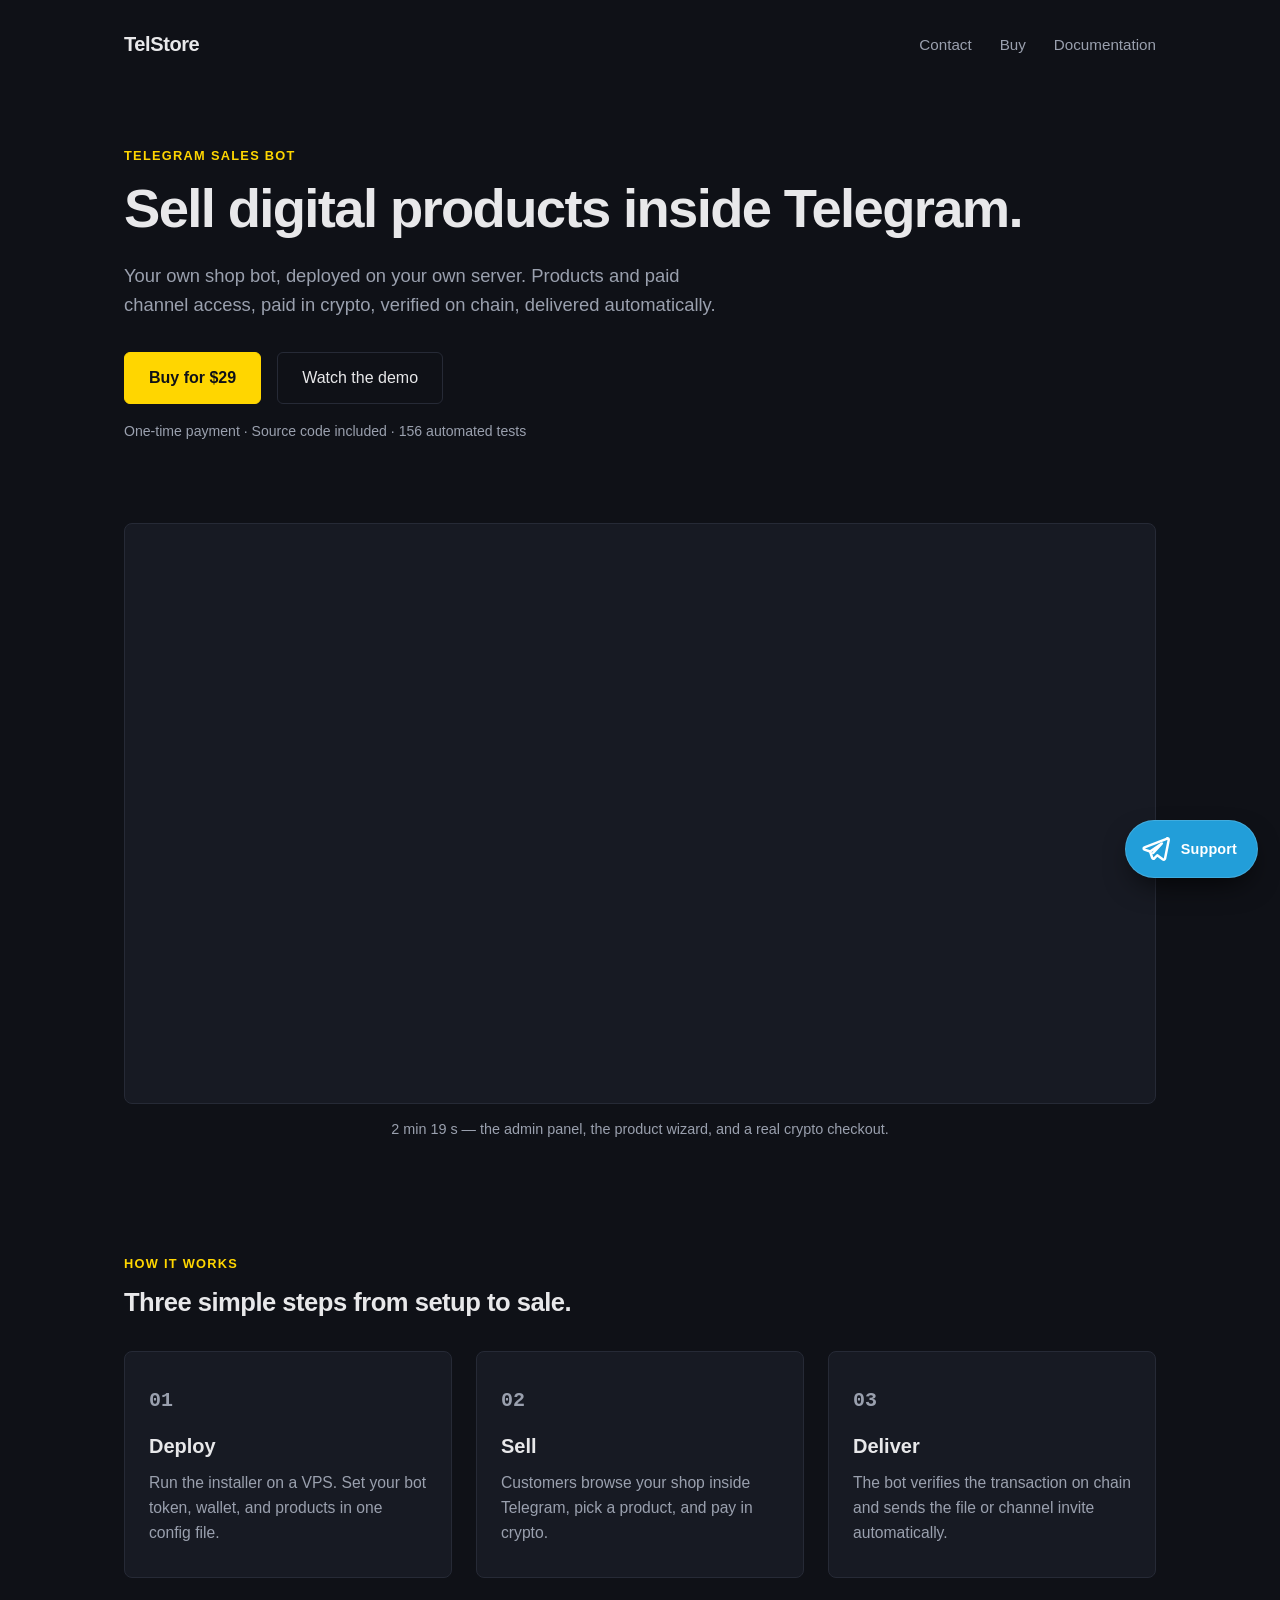
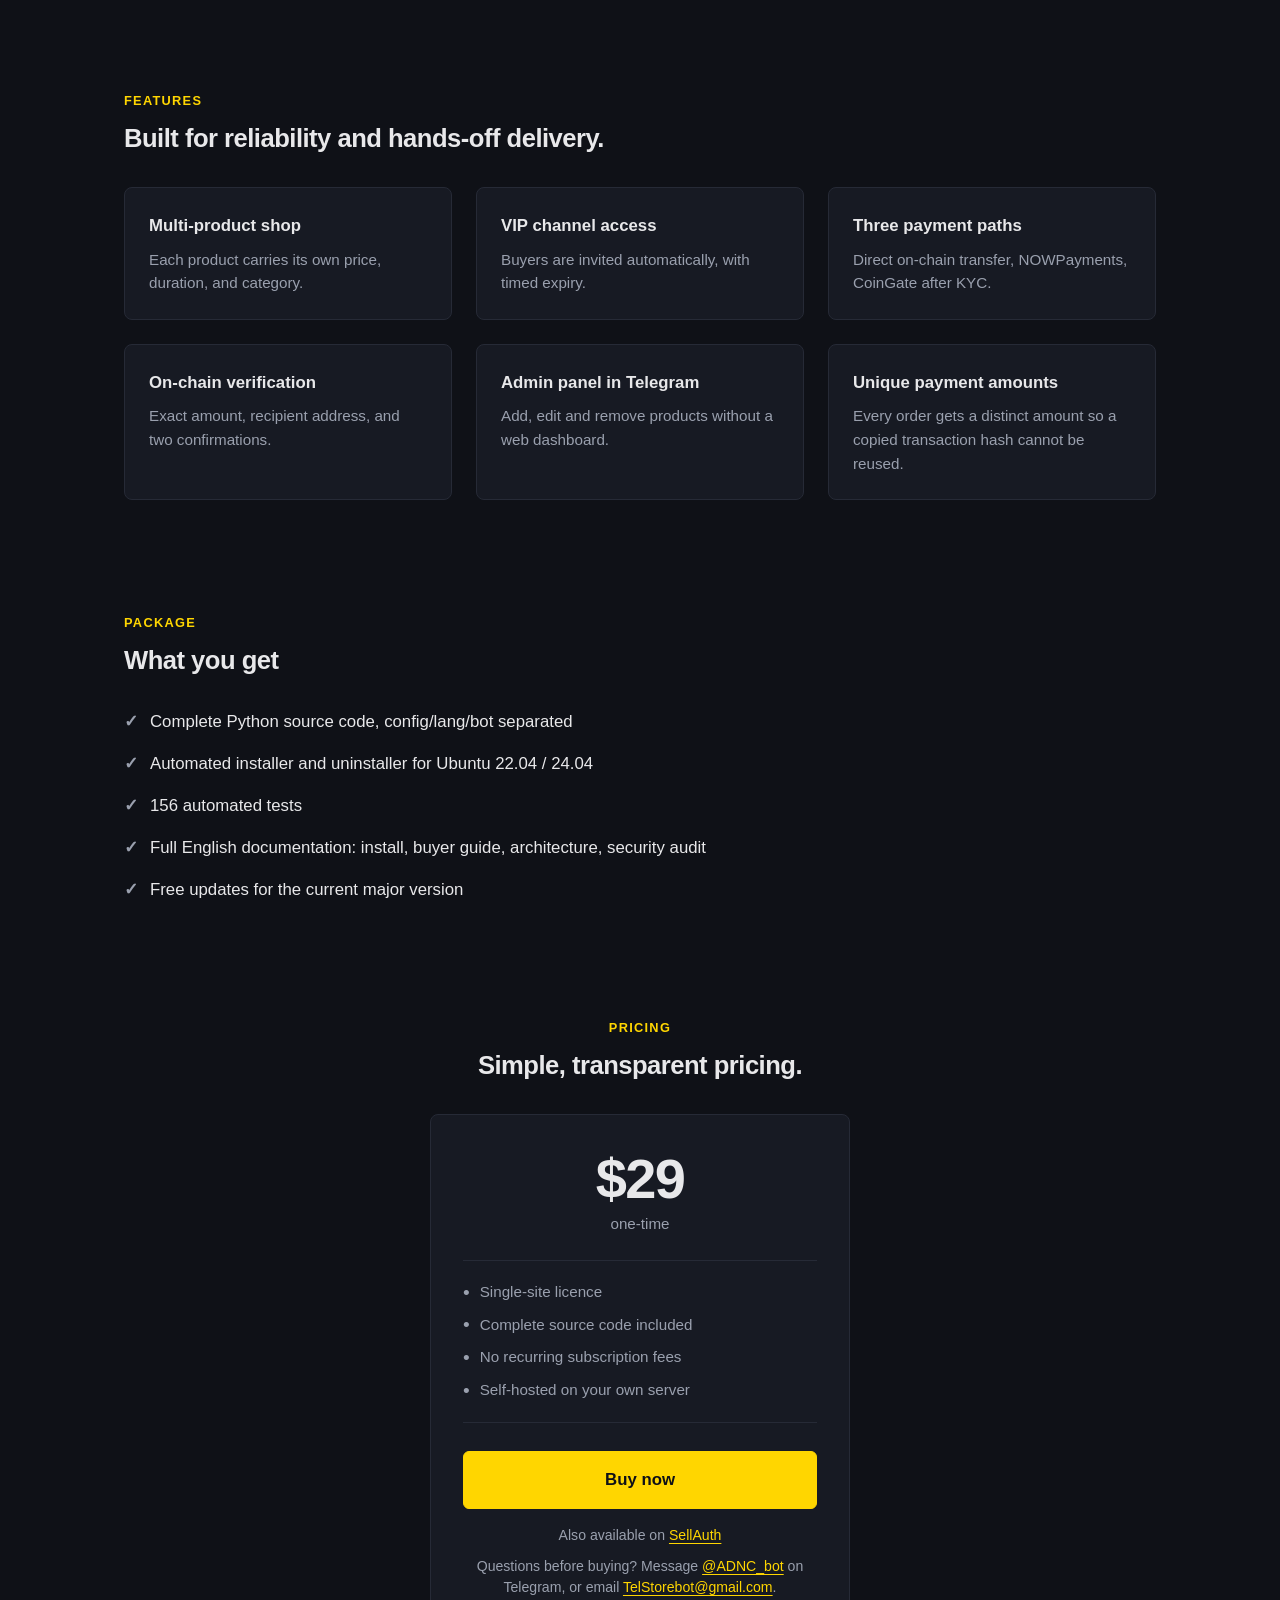
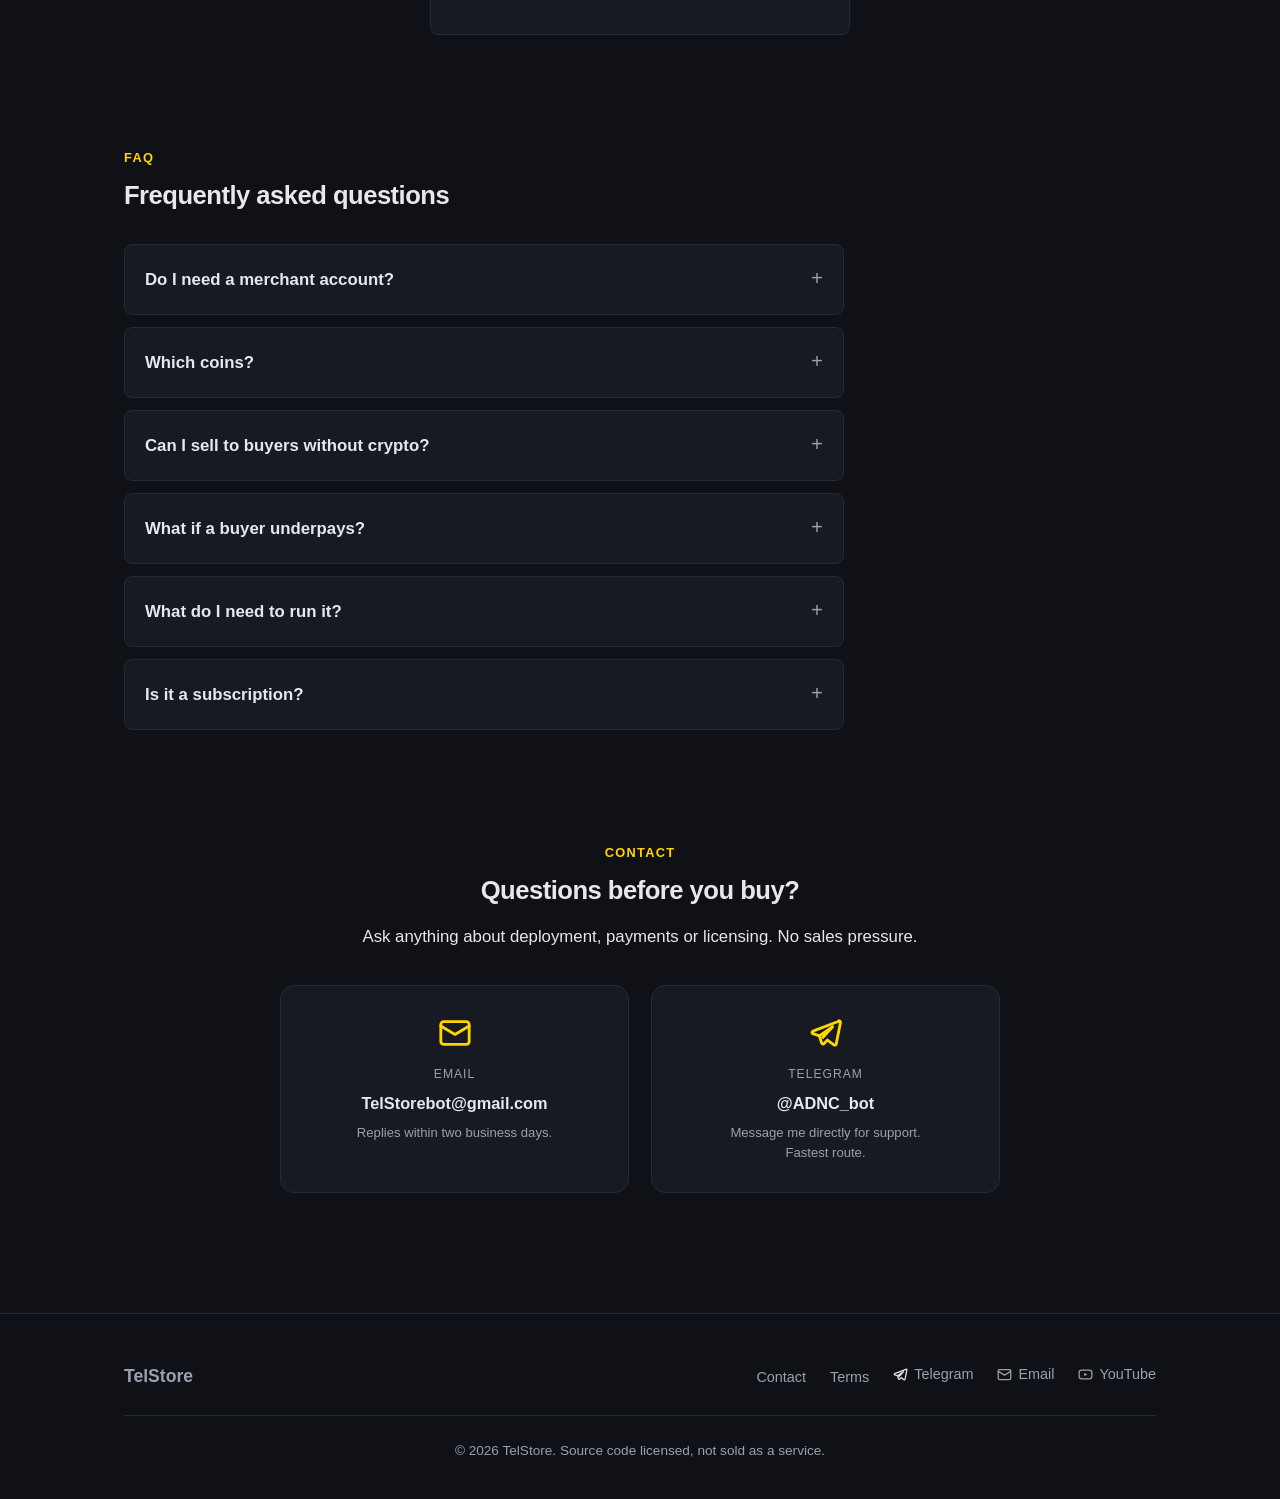
==== commit fa8c58b8: "Drop the interface screenshots section The three phone captures were shot at different heights and n" ====
--- a/index.html
+++ b/index.html
@@ -224,51 +224,6 @@
     </section>
 
     <!-- Screenshots -->
-    <section id="screenshots">
-      <div class="container">
-        <div class="section-header">
-          <span class="eyebrow">Interface</span>
-          <h2>Everything happens inside Telegram.</h2>
-          <p class="section-sub">No dashboard to learn, no separate admin site. The bot is the store.</p>
-        </div>
-        <div class="screenshots-grid">
-          <figure class="screenshot-figure">
-            <div class="phone-frame">
-              <picture>
-                <source srcset="assets/customer-view-main-menu@2x.webp 2x, assets/customer-view-main-menu.webp 1x" type="image/webp">
-                <img src="assets/customer-view-main-menu.webp" class="screenshot-img" width="820" height="1200"
-                     alt="TelStore bot in Telegram showing the customer menu with Shop, Subscription, My Status, Help, Support and My Account"
-                     loading="lazy" decoding="async">
-              </picture>
-            </div>
-            <figcaption class="screenshot-caption">Customer menu &mdash; what a buyer sees</figcaption>
-          </figure>
-          <figure class="screenshot-figure">
-            <div class="phone-frame">
-              <picture>
-                <source srcset="assets/admin-view-main-menu@2x.webp 2x, assets/admin-view-main-menu.webp 1x" type="image/webp">
-                <img src="assets/admin-view-main-menu.webp" class="screenshot-img" width="820" height="767"
-                     alt="TelStore admin menu in Telegram reading Admin Menu, with Add Product, Remove Product, List Products and How to add"
-                     loading="lazy" decoding="async">
-              </picture>
-            </div>
-            <figcaption class="screenshot-caption">Admin menu &mdash; product management</figcaption>
-          </figure>
-          <figure class="screenshot-figure">
-            <div class="phone-frame">
-              <picture>
-                <source srcset="assets/owner-with-access-main-menu@2x.webp 2x, assets/owner-with-access-main-menu.webp 1x" type="image/webp">
-                <img src="assets/owner-with-access-main-menu.webp" class="screenshot-img" width="820" height="1283"
-                     alt="TelStore main menu as seen by the shop owner, showing the customer buttons plus an Admin Menu entry"
-                     loading="lazy" decoding="async">
-              </picture>
-            </div>
-            <figcaption class="screenshot-caption">Owner view &mdash; the same menu, plus Admin</figcaption>
-          </figure>
-        </div>
-      </div>
-    </section>
-
     <!-- What you get -->
     <section id="what-you-get">
       <div class="container">
--- a/style.css
+++ b/style.css
@@ -330,375 +330,6 @@
   margin: 0;
 }
 
-/* Screenshots Section */
-.section-sub {
-  color: var(--muted);
-  max-width: 56ch;
-  margin: 10px 0 0;
-}
-
-/* Row is vertically centred so the shorter admin capture sits in the middle of
-   the two taller ones instead of sinking to the baseline. Each figure keeps its
-   caption directly beneath its own phone. */
-.screenshots-grid {
-  display: grid;
-  grid-template-columns: repeat(3, minmax(0, 1fr));
-  gap: 26px;
-  align-items: center;
-  margin-top: 36px;
-}
-
-.screenshot-figure {
-  margin: 0;
-  display: flex;
-  flex-direction: column;
-  align-items: center;
-  width: 100%;
-  max-width: 300px;
-  justify-self: center;
-}
-
-.phone-frame {
-  width: 100%;
-  padding: 9px;
-  border-radius: 28px;
-  background: linear-gradient(180deg, #232733 0%, #141822 100%);
-  border: 1px solid #2f3442;
-  box-shadow: 0 18px 40px -18px rgba(0, 0, 0, 0.75);
-  overflow: hidden;
-}
-
-.phone-frame picture { display: block; }
-
-.screenshot-img {
-  display: block;
-  width: 100%;
-  height: auto;
-  border-radius: 21px;
-  background-color: var(--surface);
-}
-
-.screenshot-caption {
-  text-align: center;
-  color: var(--muted);
-  font-size: 0.86rem;
-  line-height: 1.45;
-  margin-top: 16px;
-  max-width: 26ch;
-}
-
-@media (max-width: 900px) {
-  .screenshots-grid {
-    grid-template-columns: repeat(2, minmax(0, 1fr));
-    gap: 28px;
-    align-items: center;
-  }
-  .screenshot-figure { max-width: 320px; }
-  .screenshot-figure:last-child {
-    grid-column: 1 / -1;
-    max-width: 320px;
-    justify-self: center;
-  }
-}
-
-@media (max-width: 768px) {
-  .screenshots-grid {
-    grid-template-columns: 1fr;
-    gap: 34px;
-    align-items: center;
-  }
-  .screenshot-figure,
-  .screenshot-figure:last-child {
-    max-width: min(100%, 360px);
-    grid-column: auto;
-  }
-  .phone-frame { border-radius: 26px; padding: 8px; }
-  .screenshot-img { border-radius: 19px; }
-}
-
-/* Each figure is a column: bezel, then caption. The bezel hugs its own image
-   height, so a short capture gets a short phone instead of empty letterboxing.
-   Captions are pinned to the bottom of the row so they still read as a set. */
-.screenshots-grid {
-  display: grid;
-  grid-template-columns: repeat(3, minmax(0, 1fr));
-  gap: 26px;
-  align-items: end;
-  margin-top: 36px;
-}
-
-.screenshot-figure {
-  margin: 0;
-  display: flex;
-  flex-direction: column;
-  align-items: center;
-  justify-content: flex-end;
-  width: 100%;
-  max-width: 300px;
-  justify-self: center;
-}
-
-.phone-frame {
-  width: 100%;
-  padding: 9px;
-  border-radius: 28px;
-  background: linear-gradient(180deg, #232733 0%, #141822 100%);
-  border: 1px solid #2f3442;
-  box-shadow: 0 18px 40px -18px rgba(0, 0, 0, 0.75);
-  overflow: hidden;
-}
-
-.phone-frame picture { display: block; }
-
-.screenshot-img {
-  display: block;
-  width: 100%;
-  height: auto;
-  border-radius: 21px;
-  background-color: var(--surface);
-}
-
-.screenshot-caption {
-  text-align: center;
-  color: var(--muted);
-  font-size: 0.86rem;
-  line-height: 1.45;
-  margin-top: 16px;
-  max-width: 26ch;
-  min-height: 2.9em;
-  display: flex;
-  align-items: flex-start;
-  justify-content: center;
-}
-
-@media (max-width: 900px) {
-  .screenshots-grid {
-    grid-template-columns: repeat(2, minmax(0, 1fr));
-    gap: 24px;
-    align-items: end;
-  }
-  .screenshot-figure { max-width: 320px; }
-  .screenshot-figure:last-child {
-    grid-column: 1 / -1;
-    max-width: 320px;
-    justify-self: center;
-  }
-}
-
-@media (max-width: 768px) {
-  .screenshots-grid {
-    grid-template-columns: 1fr;
-    gap: 30px;
-  }
-  .screenshot-figure,
-  .screenshot-figure:last-child {
-    max-width: min(100%, 360px);
-    grid-column: auto;
-  }
-  .phone-frame { border-radius: 26px; padding: 8px; }
-  .screenshot-img { border-radius: 19px; }
-}
-
-/* The bezel is capped to the SHORTEST capture so all three frames end on the
-   same line; taller captures scroll-fit inside instead of pushing captions down. */
-.screenshot-figure .phone-frame {
-  width: 100%;
-  padding: 9px;
-  border-radius: 28px;
-  background: linear-gradient(180deg, #232733 0%, #141822 100%);
-  border: 1px solid #2f3442;
-  box-shadow: 0 18px 40px -18px rgba(0, 0, 0, 0.75);
-  display: flex;
-  align-items: center;
-  justify-content: center;
-  overflow: hidden;
-  flex: 1 1 auto;
-  max-height: 430px;
-}
-
-.phone-frame picture {
-  display: flex;
-  width: 100%;
-  height: 100%;
-  align-items: center;
-  justify-content: center;
-}
-
-/* object-fit: contain keeps the whole screenshot visible, letterboxed on the
-   bezel colour, so nothing is cropped and the rows line up. */
-.screenshot-img {
-  display: block;
-  width: 100%;
-  height: 100%;
-  max-height: 412px;
-  object-fit: contain;
-  object-position: center top;
-  border-radius: 21px;
-  background-color: #10141c;
-}
-
-.screenshot-caption {
-  text-align: center;
-  color: var(--muted);
-  font-size: 0.86rem;
-  line-height: 1.45;
-  margin-top: 14px;
-  max-width: 26ch;
-  min-height: 2.9em;             /* reserves two lines so all captions sit level */
-  display: flex;
-  align-items: flex-start;
-  justify-content: center;
-}
-
-@media (max-width: 900px) {
-  .screenshots-grid {
-    grid-template-columns: repeat(2, minmax(0, 1fr));
-    gap: 24px;
-  }
-  .screenshot-figure { max-width: 320px; }
-  .screenshot-figure:last-child {
-    grid-column: 1 / -1;
-    max-width: 320px;
-    justify-self: center;
-  }
-  .screenshot-figure .phone-frame { max-height: 400px; }
-  .screenshot-img { max-height: 382px; }
-}
-
-@media (max-width: 768px) {
-  .screenshots-grid {
-    grid-template-columns: 1fr;
-    gap: 30px;
-    align-items: start;
-  }
-  .screenshot-figure,
-  .screenshot-figure:last-child {
-    max-width: min(100%, 360px);
-    grid-column: auto;
-    height: auto;
-  }
-  .screenshot-figure .phone-frame {
-    max-height: none;
-    display: block;
-    border-radius: 26px;
-    padding: 8px;
-  }
-  .screenshot-img {
-    height: auto;
-    max-height: none;
-    object-fit: fill;
-    border-radius: 19px;
-  }
-  .screenshot-caption { min-height: 0; }
-}
-
-/* Phone bezel so each capture reads as a phone screen, not a loose image. */
-.phone-frame {
-  width: 100%;
-  padding: 9px;
-  border-radius: 28px;
-  background: linear-gradient(180deg, #232733 0%, #141822 100%);
-  border: 1px solid #2f3442;
-  box-shadow: 0 18px 40px -18px rgba(0, 0, 0, 0.75);
-}
-
-.phone-frame picture { display: block; }
-
-.screenshot-img {
-  display: block;
-  width: 100%;
-  height: auto;
-  border-radius: 21px;
-  background-color: var(--surface);
-}
-
-.screenshot-caption {
-  text-align: center;
-  color: var(--muted);
-  font-size: 0.86rem;
-  line-height: 1.45;
-  margin-top: 14px;
-  max-width: 26ch;
-}
-
-@media (max-width: 900px) {
-  .screenshots-grid {
-    grid-template-columns: repeat(2, minmax(0, 1fr));
-    gap: 24px;
-  }
-  .screenshot-figure { max-width: 320px; }
-  /* the third shot spans the row and stays centred */
-  .screenshot-figure:last-child {
-    grid-column: 1 / -1;
-    max-width: 320px;
-    justify-self: center;
-  }
-}
-
-@media (max-width: 768px) {
-  .screenshots-grid {
-    grid-template-columns: 1fr;
-    gap: 30px;
-  }
-  .screenshot-figure,
-  .screenshot-figure:last-child {
-    max-width: min(100%, 360px);
-    grid-column: auto;
-  }
-  .phone-frame { border-radius: 26px; padding: 8px; }
-  .screenshot-img { border-radius: 19px; }
-}
-
-/* A phone bezel so the capture reads as a phone screenshot, not a stray image. */
-.phone-frame {
-  width: 100%;
-  padding: 10px;
-  border-radius: 32px;
-  background: linear-gradient(180deg, #232733 0%, #141822 100%);
-  border: 1px solid #2f3442;
-  box-shadow: 0 18px 40px -18px rgba(0, 0, 0, 0.75);
-}
-
-.phone-frame picture,
-.phone-frame img {
-  display: block;
-  width: 100%;
-}
-
-.screenshot-img {
-  width: 100%;
-  height: auto;
-  border-radius: 24px;
-  background-color: var(--surface);
-  display: block;
-}
-
-.screenshot-caption {
-  text-align: center;
-  color: var(--muted);
-  font-size: 0.9rem;
-  margin-top: 16px;
-}
-
-/* On narrow screens keep the shots large: one per row, still capped so the bezel
-   stays proportionate to the viewport. */
-@media (max-width: 768px) {
-  .screenshots-grid {
-    grid-template-columns: 1fr;
-    gap: 28px;
-  }
-  .screenshot-figure {
-    max-width: min(100%, 380px);
-  }
-  .phone-frame {
-    border-radius: 28px;
-    padding: 8px;
-  }
-  .screenshot-img {
-    border-radius: 21px;
-  }
-}
-
 /* What You Get Section (Plain list, no cards) */
 .plain-list {
   list-style: none;
@@ -1218,12 +849,10 @@
   }
 }
 
-
 /* Docs page title block */
 .docs-intro { margin-bottom: 40px; padding-bottom: 24px; border-bottom: 1px solid var(--border); }
 .docs-intro h1 { font-size: clamp(1.9rem, 4vw, 2.6rem); margin: 0 0 10px; letter-spacing: -0.02em; }
 .docs-intro p { color: var(--muted); margin: 0; max-width: 62ch; }
-
 
 /* Contact Section */
 .contact-grid {
@@ -1293,7 +922,6 @@
   }
   .contact-card { padding: 24px 20px; }
 }
-
 
 /* Floating Telegram support button */
 .tg-fab {
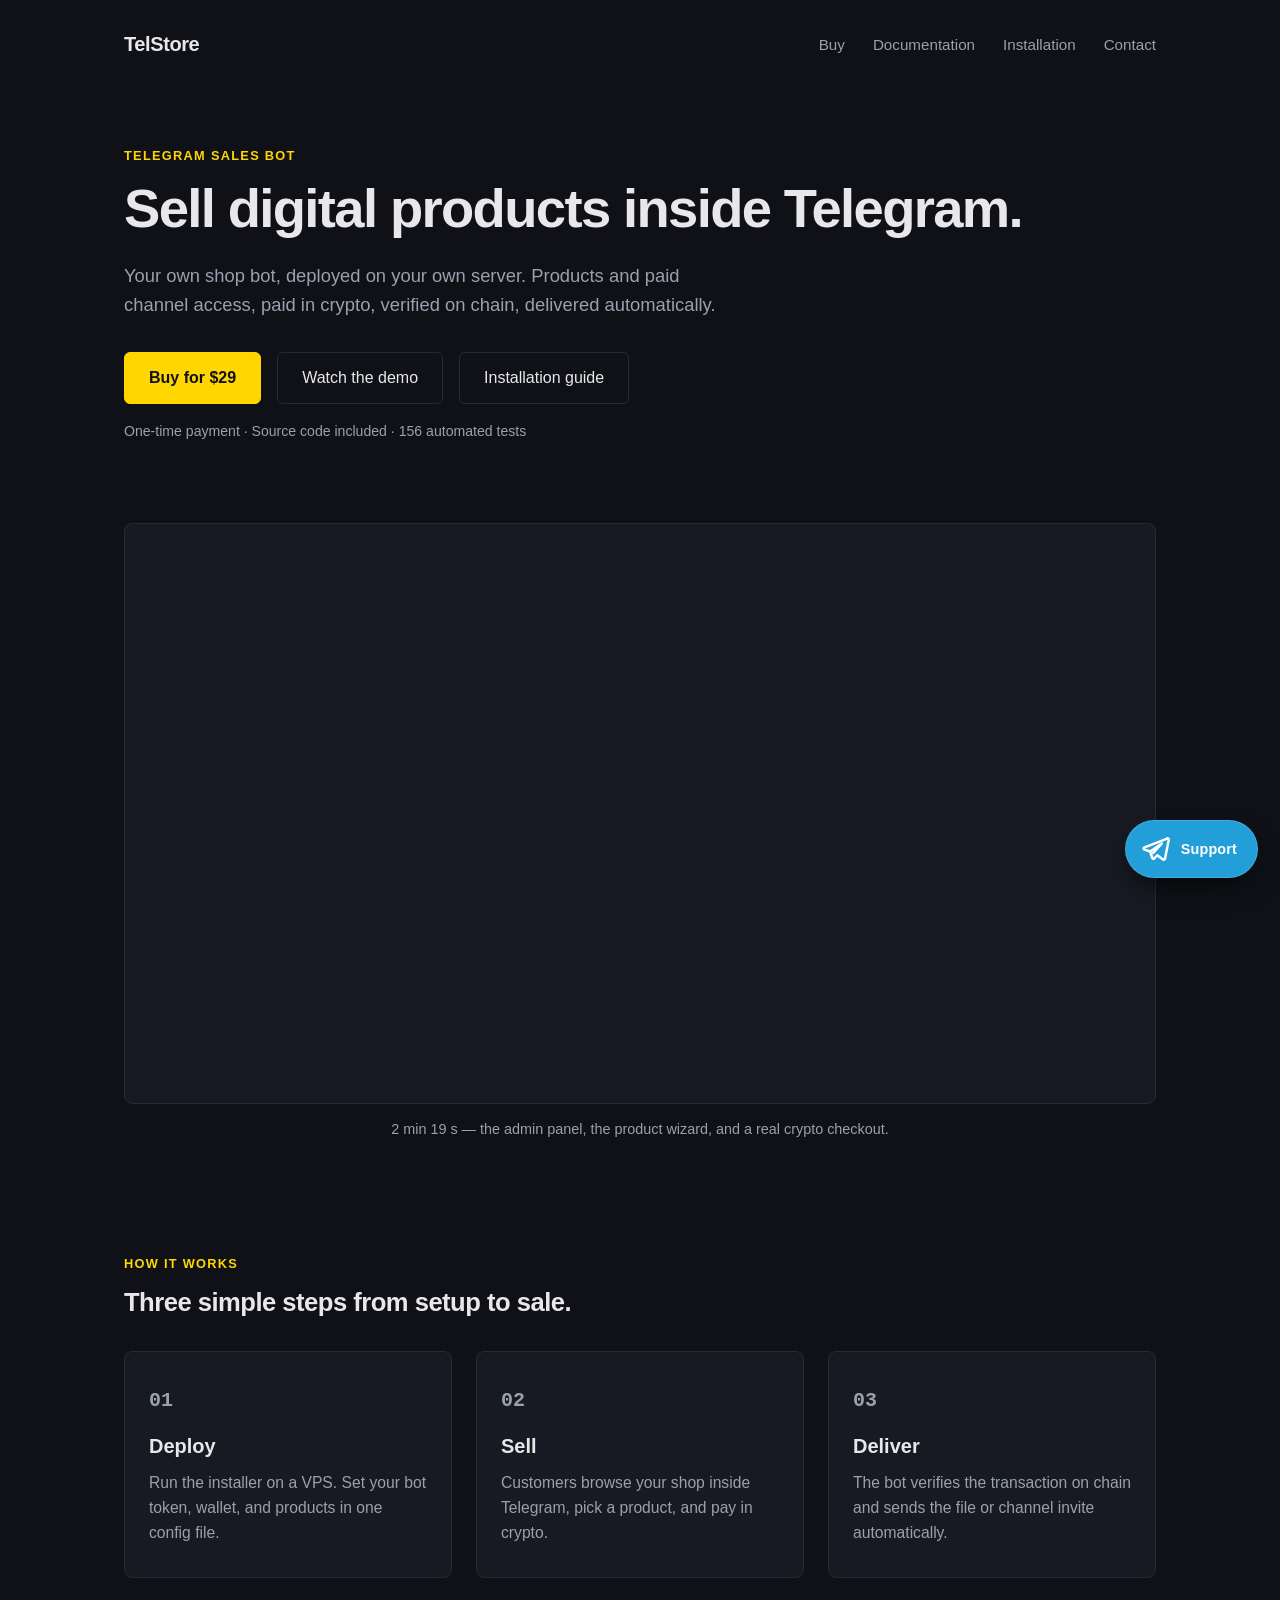
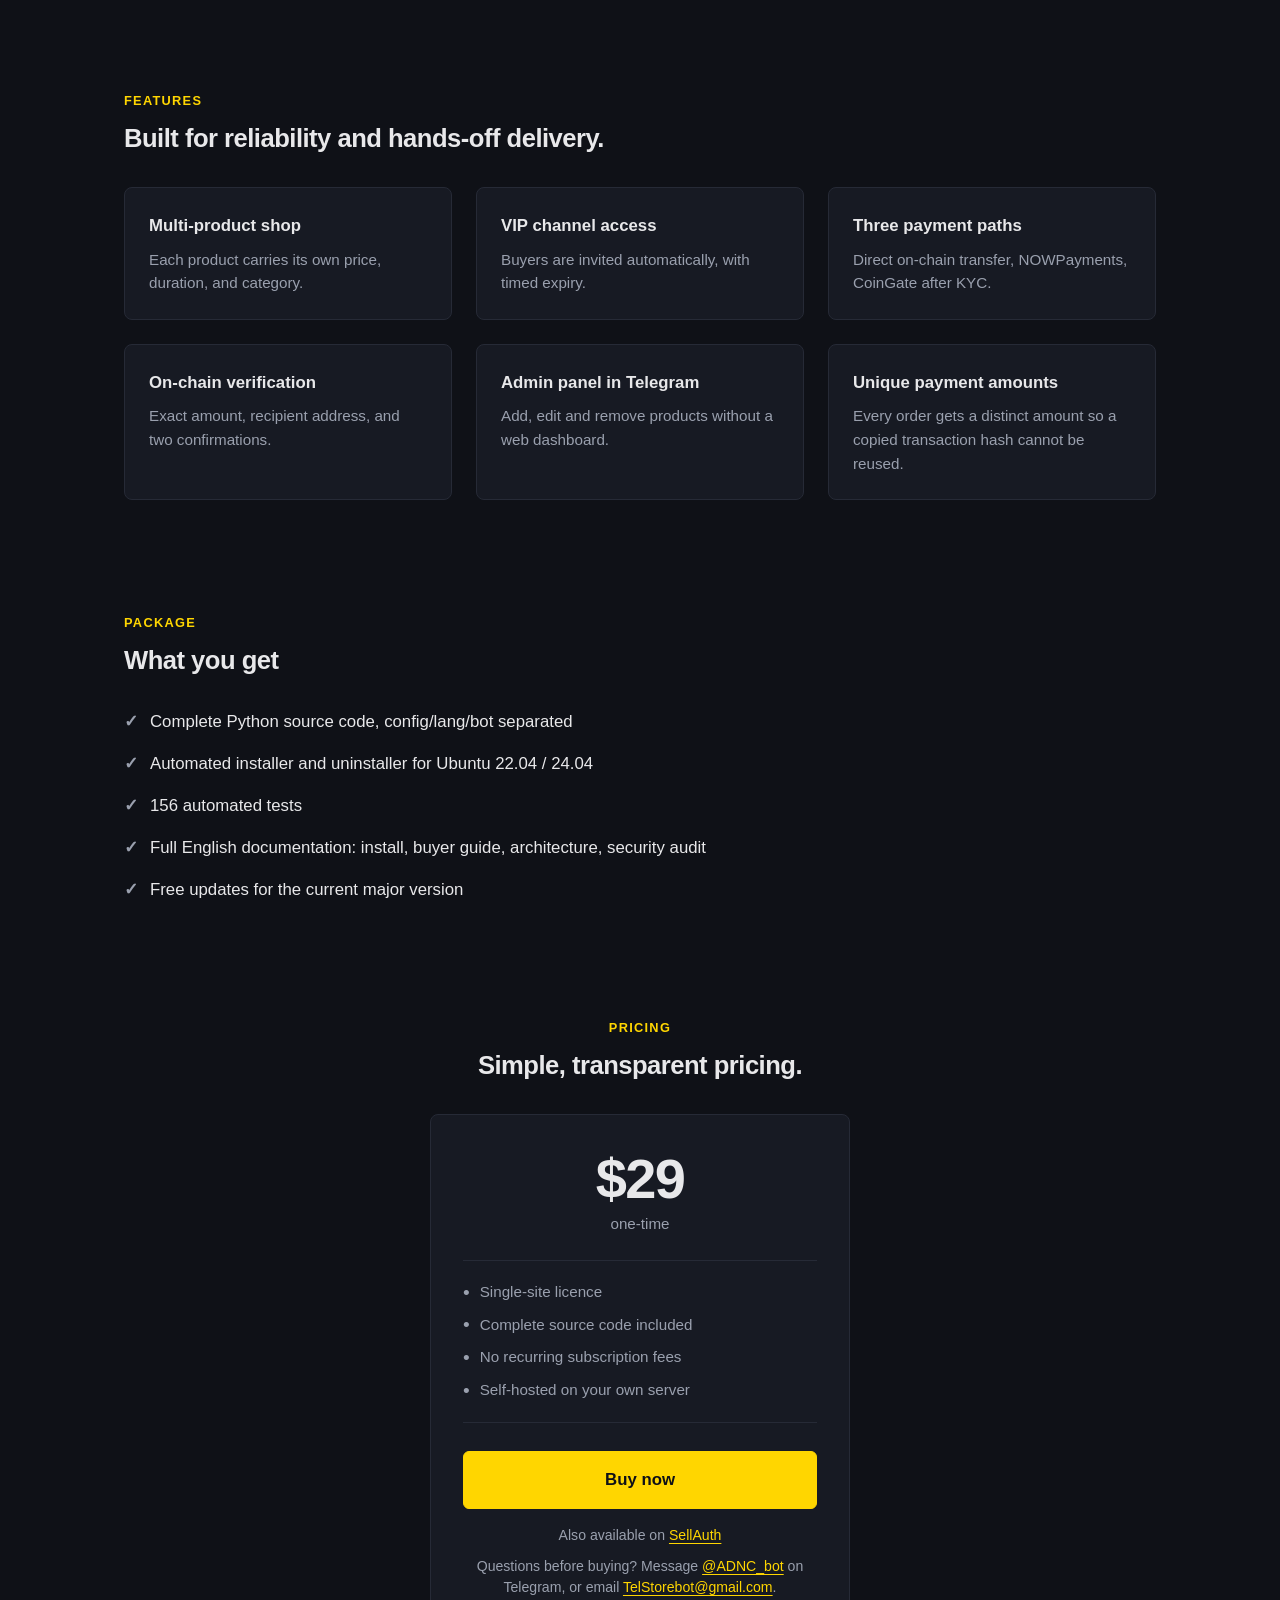
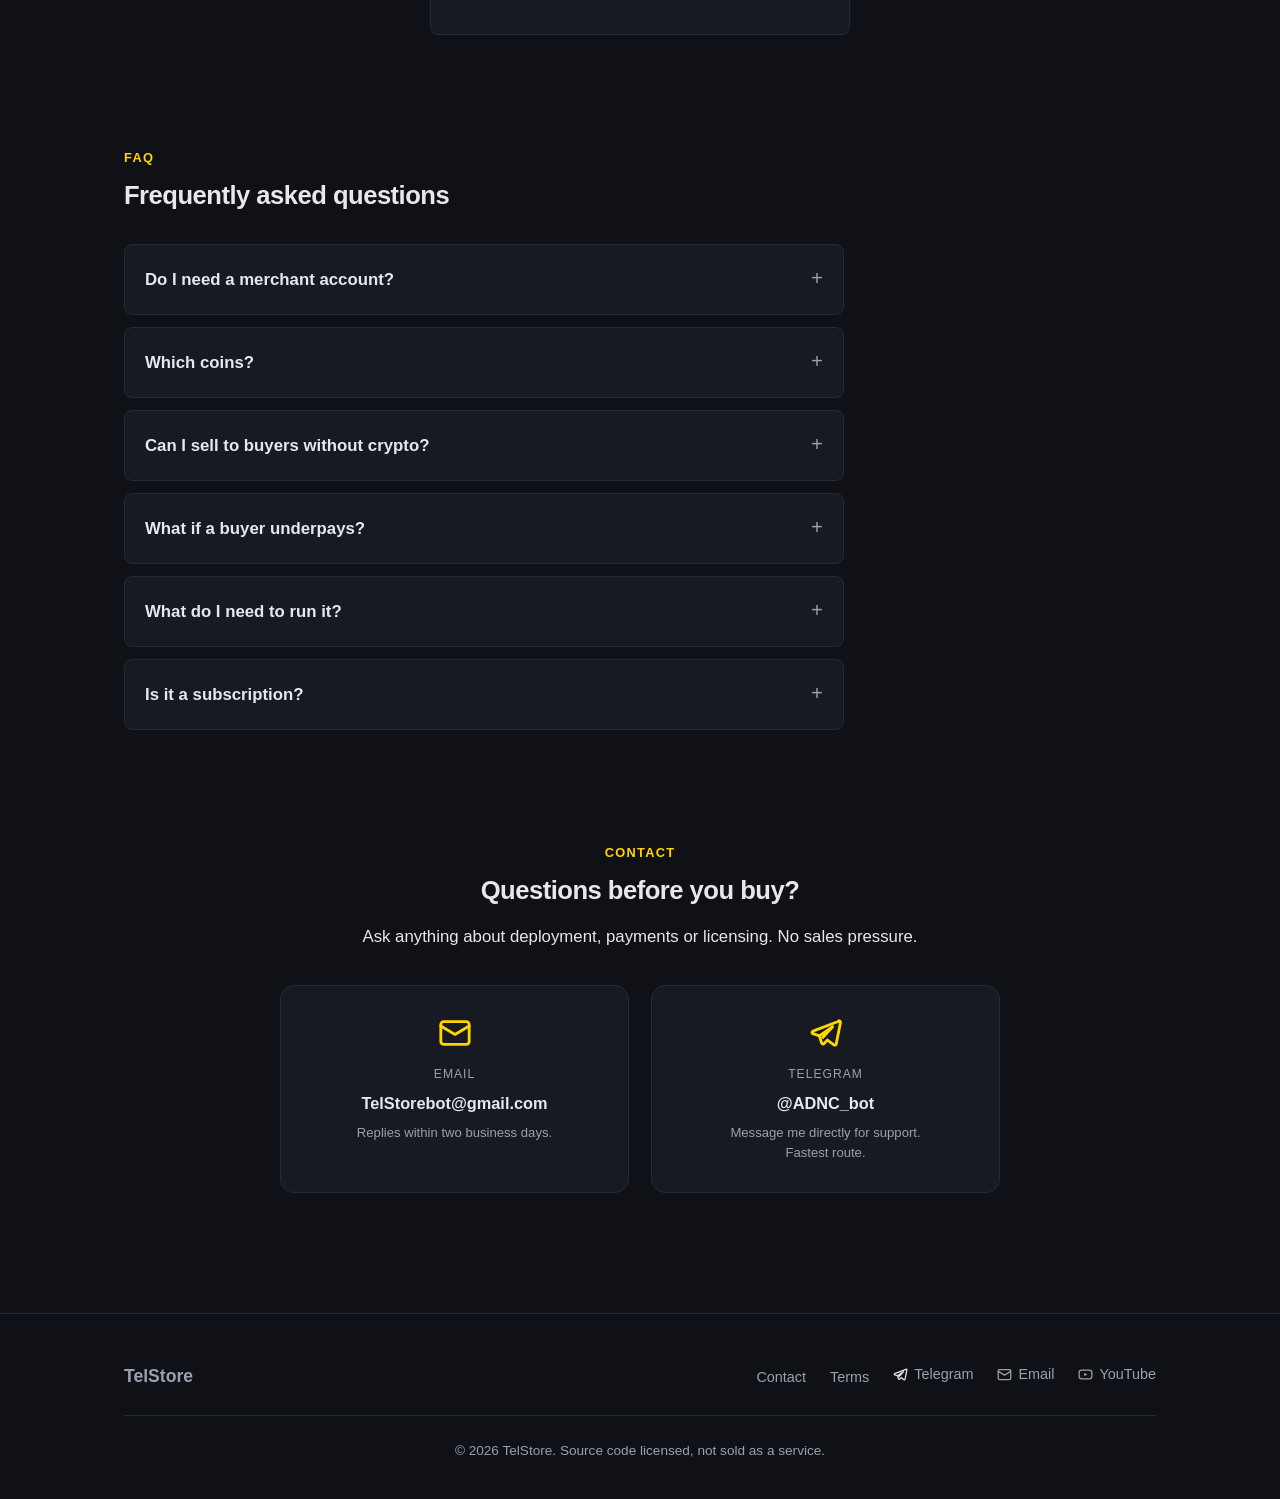
==== commit f6cae0b7: "Add an installation guide page install.html walks a buyer from a fresh VPS to a working shop: prereq" ====
--- a/index.html
+++ b/index.html
@@ -121,9 +121,10 @@
       <a href="index.html" class="wordmark" aria-label="TelStore home">TelStore</a>
       <nav aria-label="Main navigation">
         <ul class="nav-links">
+          <li><a href="https://telstore.sell.app/product/telstore-bot-source-code">Buy</a></li>
+          <li><a href="docs.html">Documentation</a></li>
+          <li><a href="install.html">Installation</a></li>
           <li><a href="#contact">Contact</a></li>
-          <li><a href="https://telstore.sell.app/product/telstore-bot-source-code">Buy</a></li>
-          <li><a href="https://keivanbeigi.github.io/TelStore/" target="_blank" rel="noopener noreferrer">Documentation</a></li>
         </ul>
       </nav>
     </div>
@@ -139,6 +140,7 @@
         <div class="hero-actions">
           <a href="https://telstore.sell.app/product/telstore-bot-source-code" class="btn btn-primary">Buy for $29</a>
           <a href="#demo" class="btn btn-secondary">Watch the demo</a>
+          <a href="install.html" class="btn btn-secondary">Installation guide</a>
         </div>
         <p class="hero-smallprint">One-time payment · Source code included · 156 automated tests</p>
       </div>
--- a/style.css
+++ b/style.css
@@ -637,11 +637,10 @@
   padding: 18px 20px;
   overflow-x: auto;
   font-family: ui-monospace, SFMono-Regular, Menlo, Consolas, monospace;
-  font-size: 0.92rem;
-  line-height: 1.55;
-  margin: 16px 0 20px 0;
-  position: relative;
-  color: var(--text);
+  font-size: 0.95rem;
+  line-height: 1.7;
+  color: var(--text);
+  -webkit-overflow-scrolling: touch;
 }
 
 code {
@@ -1019,3 +1018,66 @@
   .tg-fab { transition: none; }
   .tg-fab:hover, .tg-fab:focus-visible { transform: none; }
 }
+
+/* Tables */
+.docs-table-wrapper {
+  overflow-x: auto;
+  margin: 16px 0 24px;
+  -webkit-overflow-scrolling: touch;
+}
+.docs-table code {
+  font-size: 0.88rem;
+  white-space: nowrap;
+}
+.docs-table { width: 100%; border-collapse: collapse; font-size: 0.95rem; line-height: 1.55; text-align: left; }
+.docs-table th, .docs-table td {
+  padding: 12px 16px;
+  border-bottom: 1px solid var(--border);
+  vertical-align: top;
+  color: var(--text);
+  line-height: 1.65;
+}
+.docs-table tbody tr:nth-child(even) {
+  background-color: rgba(255, 255, 255, 0.02);
+}
+.docs-table th { font-weight: 600; background-color: var(--surface); border-top: 1px solid var(--border); }
+.docs-table tr:hover td { background-color: rgba(255, 255, 255, 0.02); }
+
+/* Callout Box */
+.callout { background-color: var(--surface); border-left: 3px solid var(--accent); border-radius: 0 6px 6px 0; padding: 14px 18px; margin: 18px 0; color: var(--text); }
+.callout p { margin: 0; color: var(--text); font-size: 0.98rem; line-height: 1.6; }
+.callout p + p { margin-top: 8px; }
+
+/* Primary Installation Card */
+.primary-card { background-color: var(--surface); border: 1px solid var(--accent); border-radius: 8px; padding: 24px 28px; margin: 20px 0 28px; }
+
+/* Collapsible Details in Docs */
+details.docs-details { background-color: var(--surface); border: 1px solid var(--border); border-radius: 8px; overflow: hidden; margin: 20px 0; }
+details.docs-details summary { padding: 16px 20px; font-weight: 600; color: var(--text); cursor: pointer; list-style: none; display: flex; justify-content: space-between; align-items: center; user-select: none; }
+details.docs-details summary::-webkit-details-marker { display: none; }
+details.docs-details summary::after { content: "+"; font-family: ui-monospace, SFMono-Regular, Menlo, Consolas, monospace; font-size: 1.25rem; color: var(--muted); }
+details.docs-details[open] summary::after { content: "−"; }
+details.docs-details[open] summary { border-bottom: 1px solid var(--border); }
+details.docs-details .details-content { padding: 20px; }
+
+
+
+/* Install page on small screens */
+@media (max-width: 768px) {
+  pre {
+    font-size: 0.85rem;
+    padding: 14px 16px;
+    line-height: 1.6;
+  }
+  .docs-table {
+    font-size: 0.88rem;
+  }
+  .docs-table td,
+  .docs-table th {
+    padding: 10px 12px;
+  }
+  .docs-table-wrapper {
+    border: 1px solid var(--border);
+    border-radius: 6px;
+  }
+}
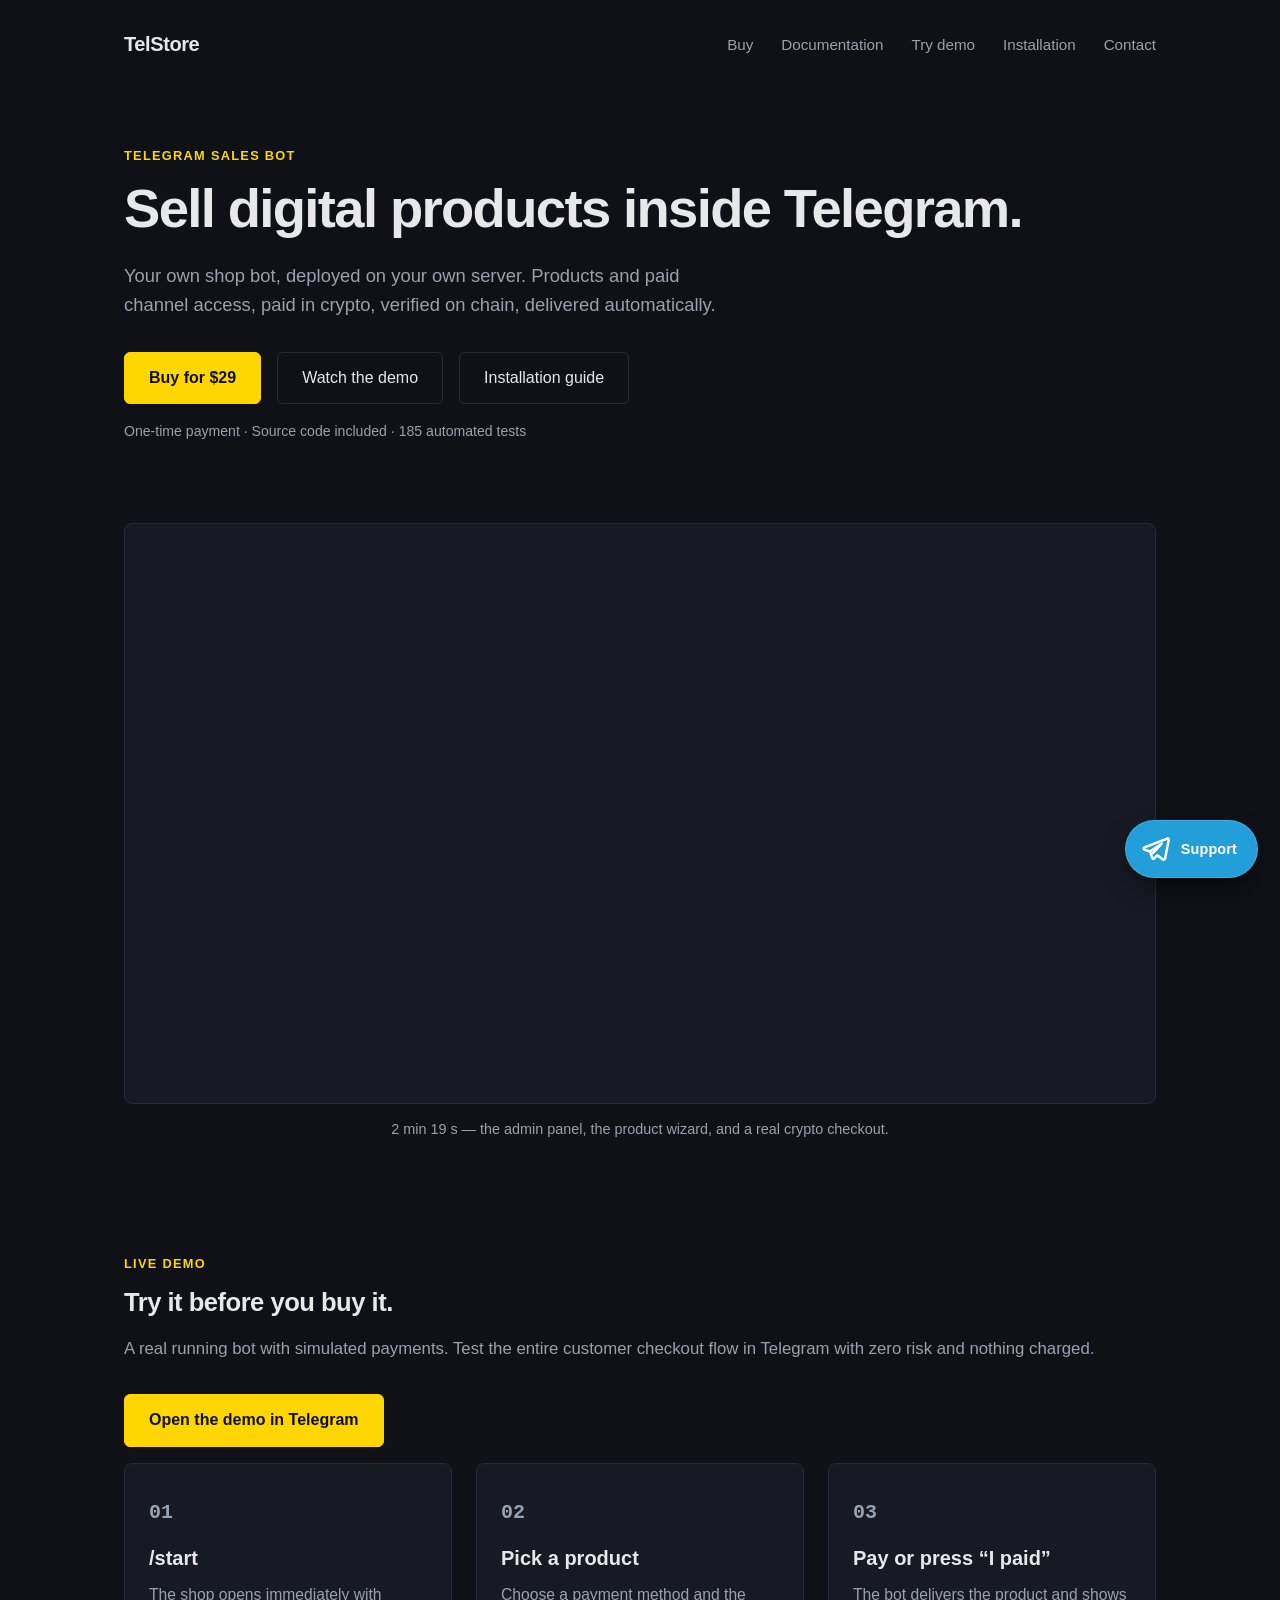
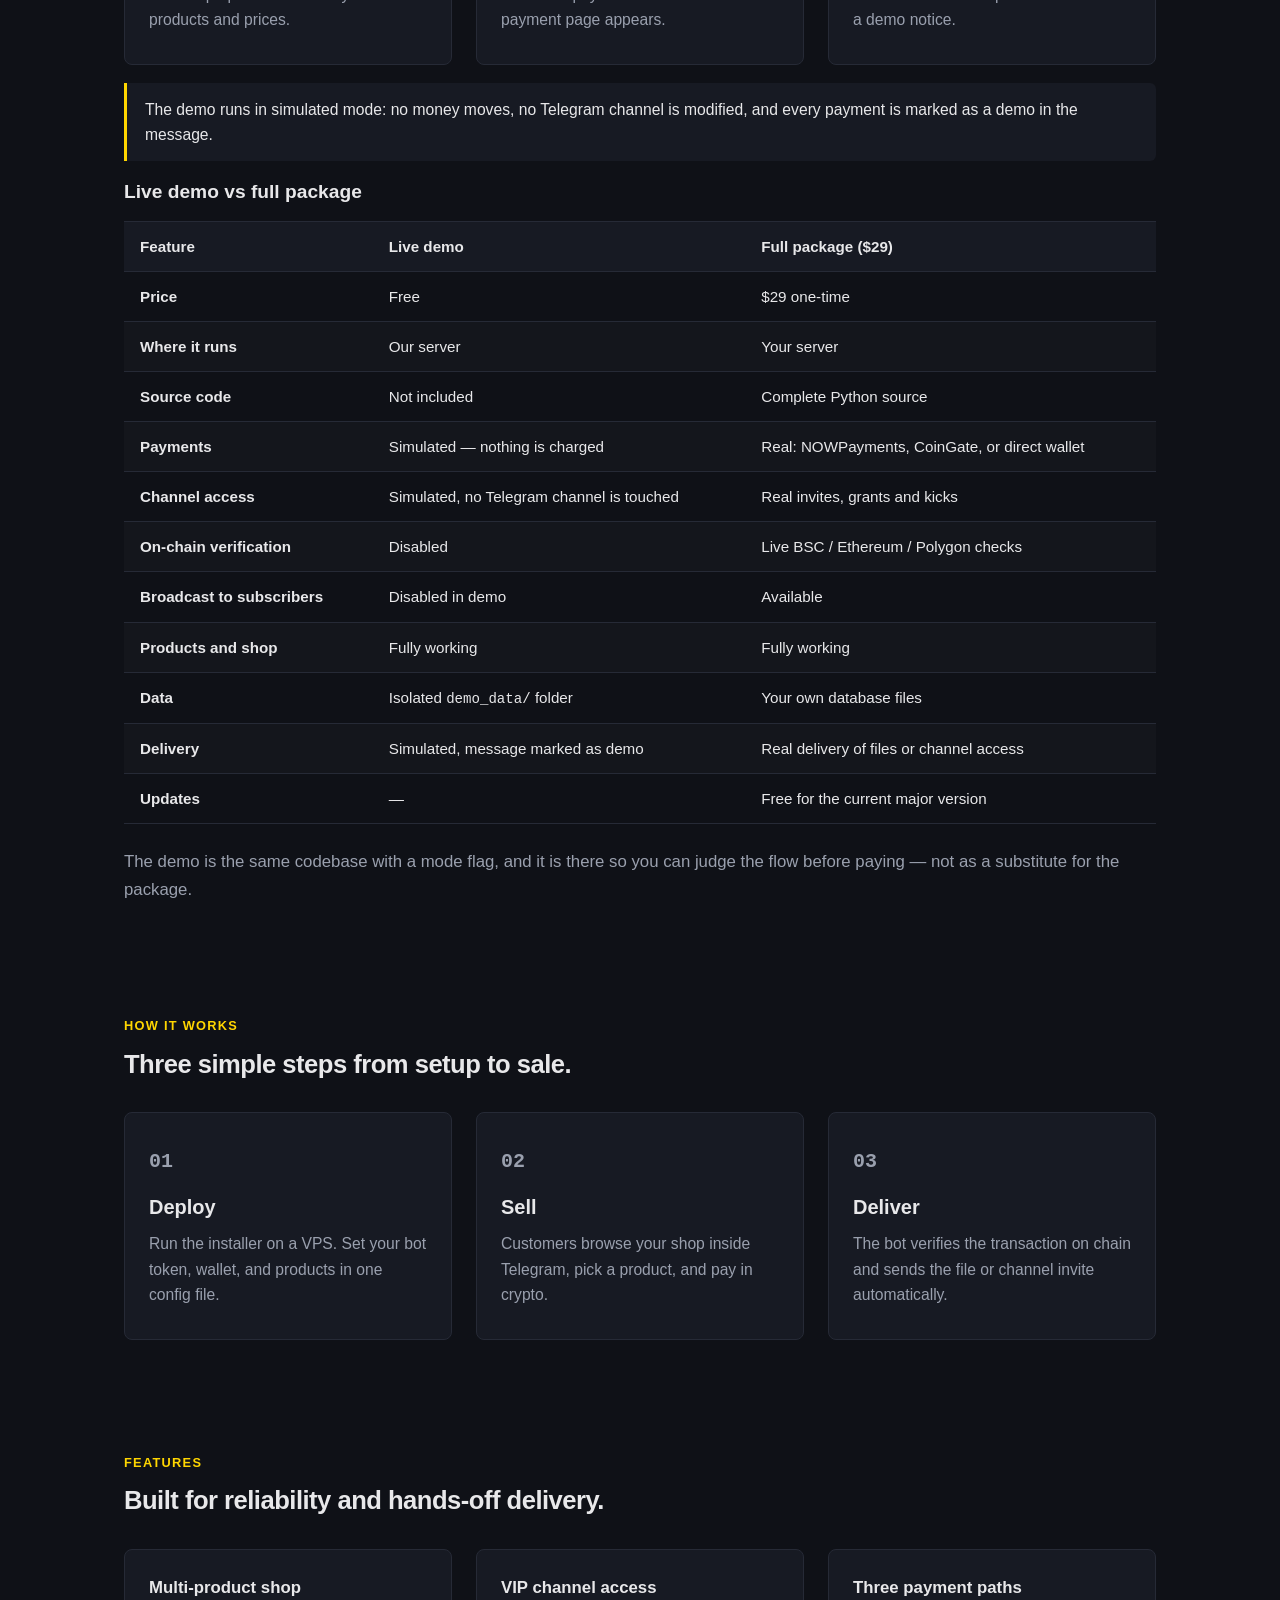
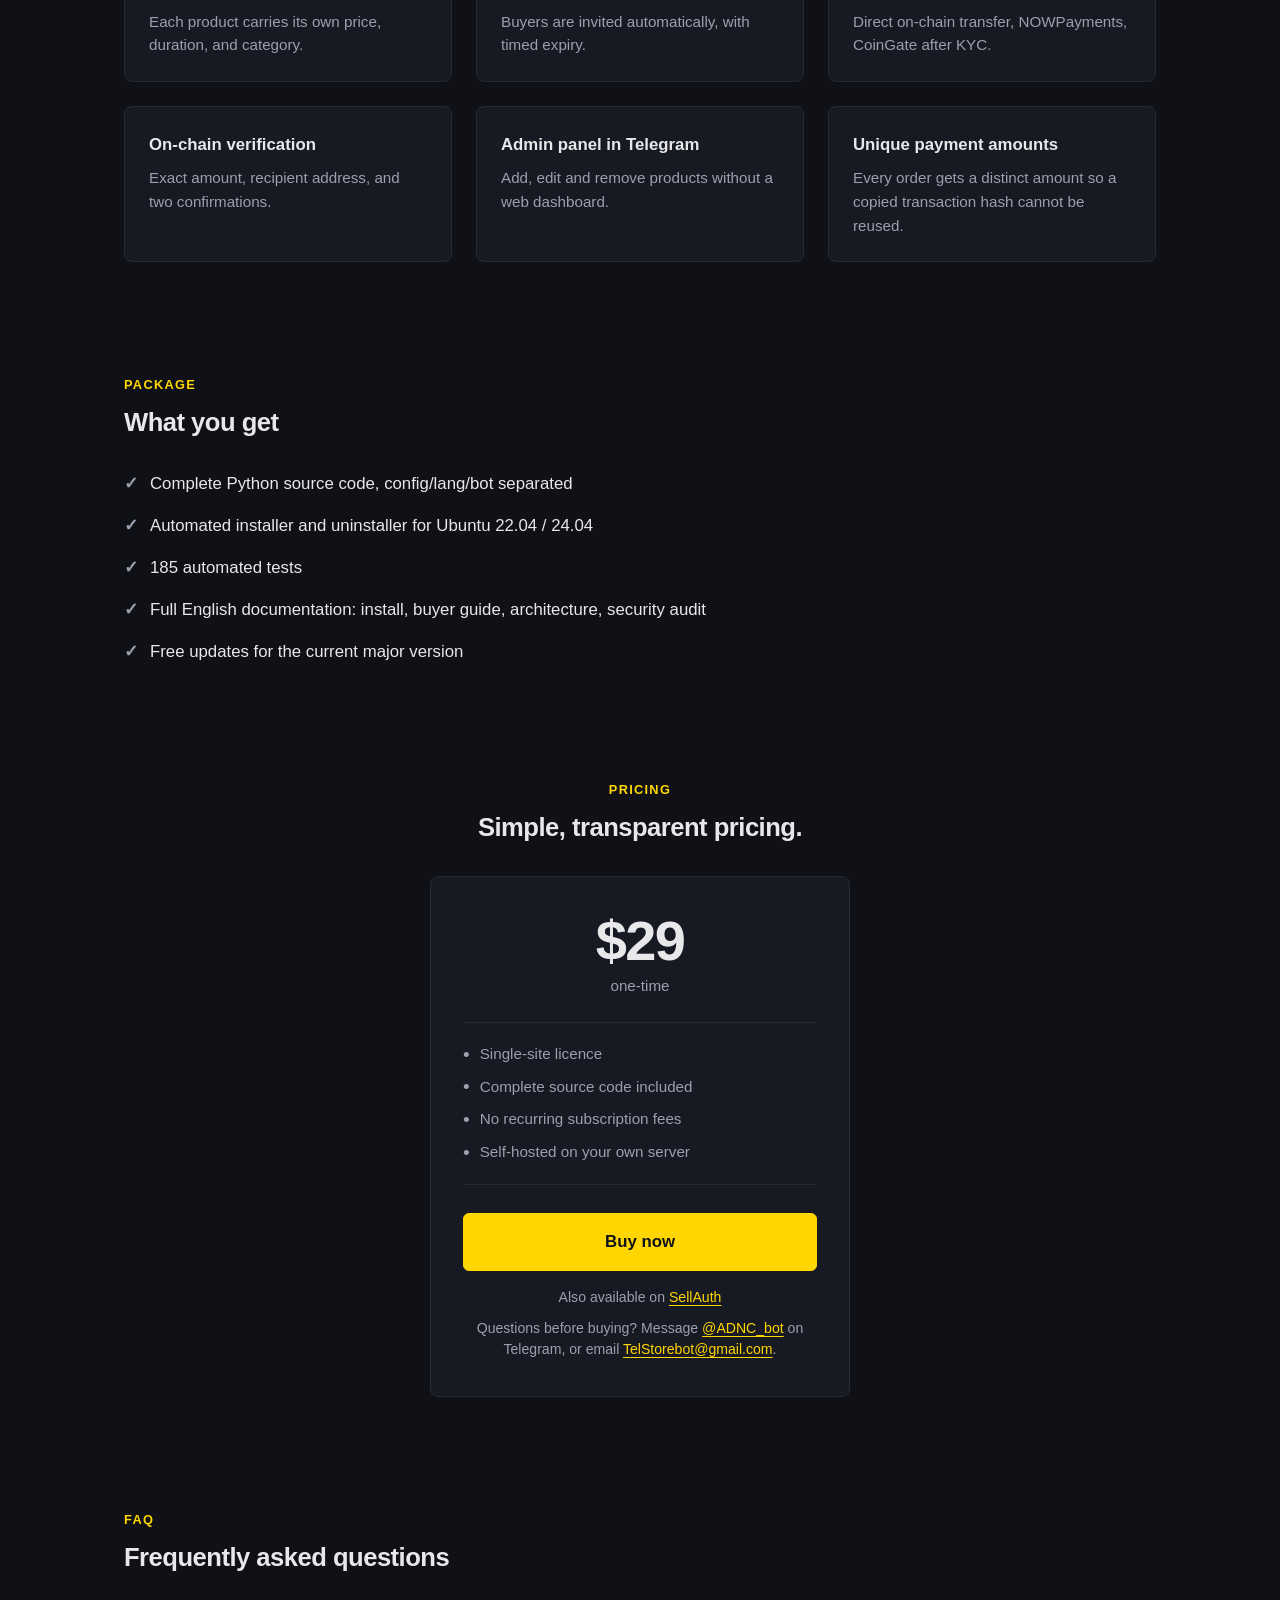
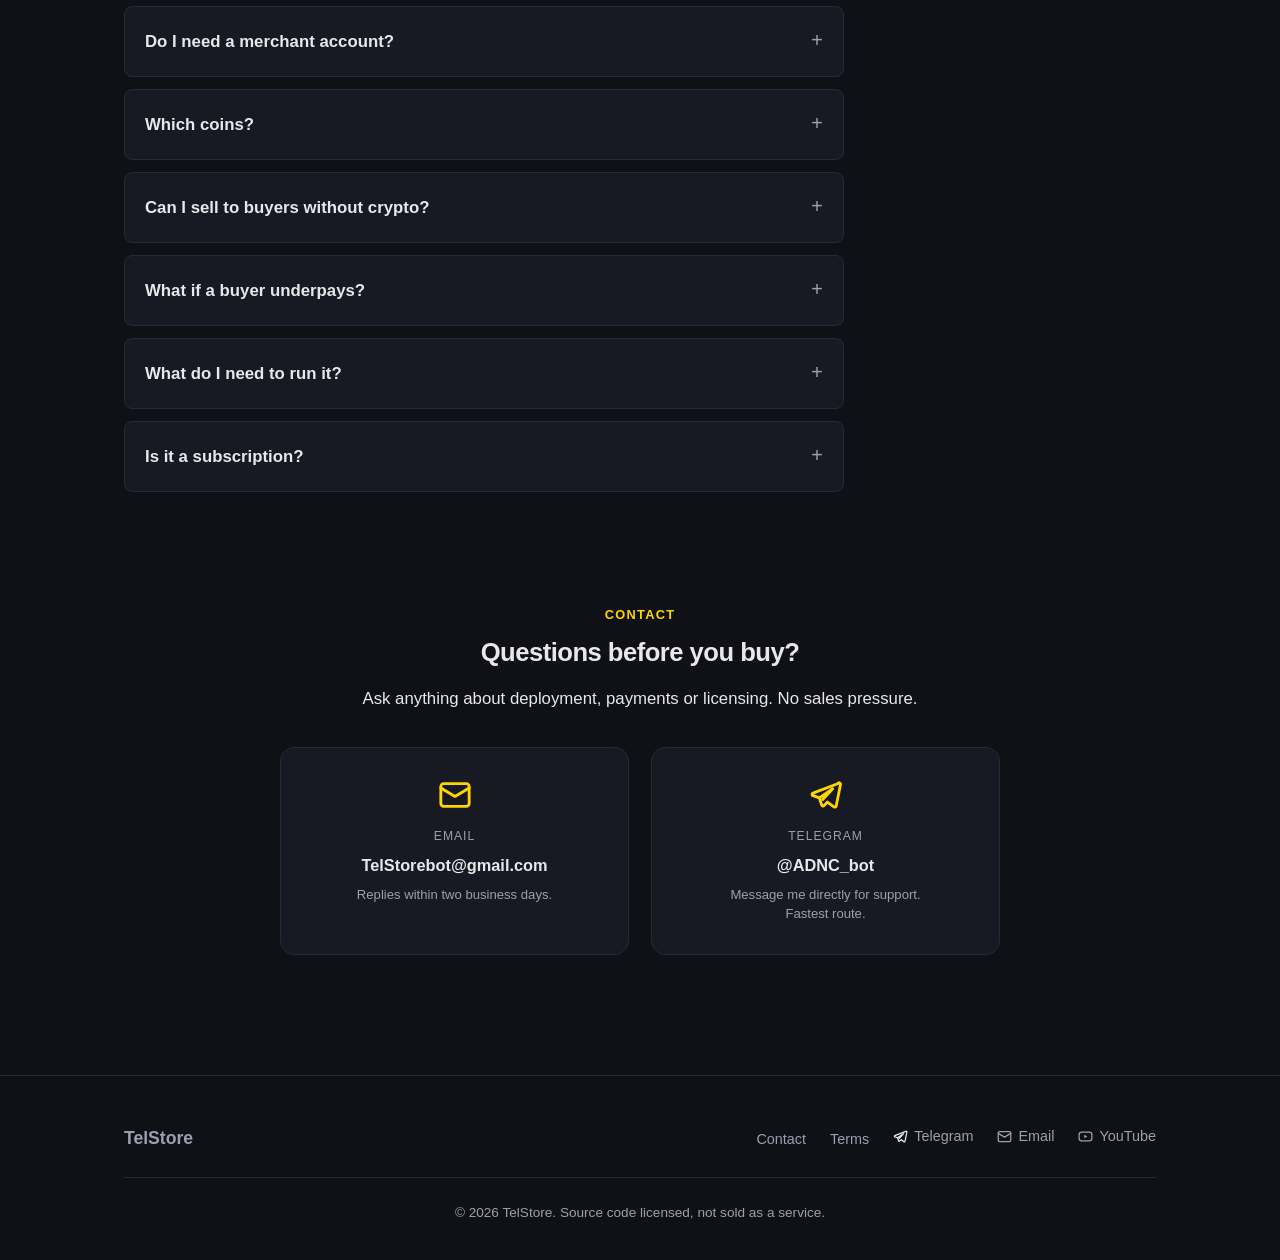
==== commit 427d6a74: "Update index.html — site refresh (demo section, 185 tests, new SellApp slug)" ====
--- a/index.html
+++ b/index.html
@@ -4,7 +4,7 @@
   <meta charset="utf-8">
   <meta name="viewport" content="width=device-width, initial-scale=1">
   <title>TelStore — Sell digital products inside Telegram</title>
-  <meta name="description" content="Your own shop bot, deployed on your own server. Products and paid channel access, paid in crypto, verified on chain, delivered automatically.">
+  <meta name="description" content="Your own Telegram shop bot. Products and paid channel access, crypto checkout, automated delivery. $29 one-time with source code — try the free demo.">
   <script type="application/ld+json">
 {
   "@context": "https://schema.org",
@@ -12,7 +12,7 @@
     {
       "@type": "Product",
       "name": "TelStore",
-      "description": "Your own shop bot, deployed on your own server. Products and paid channel access, paid in crypto, verified on chain, delivered automatically.",
+      "description": "Your own Telegram shop bot. Products and paid channel access, crypto checkout, automated delivery. $29 one-time with source code — try the free demo.",
       "brand": {
         "@type": "Brand",
         "name": "TelStore"
@@ -25,7 +25,7 @@
         "price": "29.00",
         "priceCurrency": "USD",
         "availability": "https://schema.org/InStock",
-        "url": "https://telstore.sell.app/product/telstore-bot-source-code",
+        "url": "https://telstore.sell.app/product/telstore-bot-source-code-1",
         "priceValidUntil": "2027-12-31"
       }
     },
@@ -91,7 +91,7 @@
 
   <!-- Open Graph / Social Media -->
   <meta property="og:title" content="TelStore — Sell digital products inside Telegram">
-  <meta property="og:description" content="Your own shop bot, deployed on your own server. Products and paid channel access, paid in crypto, verified on chain, delivered automatically.">
+  <meta property="og:description" content="Your own Telegram shop bot. Products and paid channel access, crypto checkout, automated delivery. $29 one-time with source code — try the free demo.">
   <meta property="og:type" content="website">
   <meta property="og:site_name" content="TelStore">
   <meta property="og:locale" content="en_US">
@@ -103,7 +103,7 @@
   <!-- Twitter Card -->
   <meta name="twitter:card" content="summary_large_image">
   <meta name="twitter:title" content="TelStore — Sell digital products inside Telegram">
-  <meta name="twitter:description" content="Your own shop bot, deployed on your own server. Products and paid channel access, paid in crypto, verified on chain, delivered automatically.">
+  <meta name="twitter:description" content="Your own Telegram shop bot. Products and paid channel access, crypto checkout, automated delivery. $29 one-time with source code — try the free demo.">
   <meta name="twitter:image" content="https://i.ytimg.com/vi/dUZw-DvjTB4/maxresdefault.jpg">
 
   <link rel="icon" type="image/svg+xml" href="assets/favicon.svg">
@@ -121,8 +121,9 @@
       <a href="index.html" class="wordmark" aria-label="TelStore home">TelStore</a>
       <nav aria-label="Main navigation">
         <ul class="nav-links">
-          <li><a href="https://telstore.sell.app/product/telstore-bot-source-code">Buy</a></li>
+          <li><a href="https://telstore.sell.app/product/telstore-bot-source-code-1">Buy</a></li>
           <li><a href="docs.html">Documentation</a></li>
+          <li><a href="#try-demo">Try demo</a></li>
           <li><a href="install.html">Installation</a></li>
           <li><a href="#contact">Contact</a></li>
         </ul>
@@ -138,11 +139,11 @@
         <h1>Sell digital products inside Telegram.</h1>
         <p class="hero-sub">Your own shop bot, deployed on your own server. Products and paid channel access, paid in crypto, verified on chain, delivered automatically.</p>
         <div class="hero-actions">
-          <a href="https://telstore.sell.app/product/telstore-bot-source-code" class="btn btn-primary">Buy for $29</a>
+          <a href="https://telstore.sell.app/product/telstore-bot-source-code-1" class="btn btn-primary">Buy for $29</a>
           <a href="#demo" class="btn btn-secondary">Watch the demo</a>
           <a href="install.html" class="btn btn-secondary">Installation guide</a>
         </div>
-        <p class="hero-smallprint">One-time payment · Source code included · 156 automated tests</p>
+        <p class="hero-smallprint">One-time payment · Source code included · 185 automated tests</p>
       </div>
     </section>
 
@@ -162,6 +163,110 @@
       </div>
     </section>
 
+    <!-- Try the demo -->
+    <section id="try-demo">
+      <div class="container">
+        <div class="section-header">
+          <span class="eyebrow">Live Demo</span>
+          <h2>Try it before you buy it.</h2>
+          <p class="muted">A real running bot with simulated payments. Test the entire customer checkout flow in Telegram with zero risk and nothing charged.</p>
+        </div>
+        <div class="hero-actions">
+          <a href="https://t.me/demotelstore_bot" target="_blank" rel="noopener" class="btn btn-primary">Open the demo in Telegram</a>
+        </div>
+        <div class="steps-grid">
+          <div class="step-card">
+            <span class="step-num">01</span>
+            <h3 class="step-title">/start</h3>
+            <p class="step-desc">The shop opens immediately with products and prices.</p>
+          </div>
+          <div class="step-card">
+            <span class="step-num">02</span>
+            <h3 class="step-title">Pick a product</h3>
+            <p class="step-desc">Choose a payment method and the payment page appears.</p>
+          </div>
+          <div class="step-card">
+            <span class="step-num">03</span>
+            <h3 class="step-title">Pay or press &ldquo;I paid&rdquo;</h3>
+            <p class="step-desc">The bot delivers the product and shows a demo notice.</p>
+          </div>
+        </div>
+        <div class="callout">
+          <p>The demo runs in simulated mode: no money moves, no Telegram channel is modified, and every payment is marked as a demo in the message.</p>
+        </div>
+        <h3>Live demo vs full package</h3>
+        <div class="docs-table-wrapper">
+          <table class="docs-table">
+            <thead>
+              <tr>
+                <th scope="col">Feature</th>
+                <th scope="col">Live demo</th>
+                <th scope="col">Full package ($29)</th>
+              </tr>
+            </thead>
+            <tbody>
+              <tr>
+                <td><strong>Price</strong></td>
+                <td>Free</td>
+                <td>$29 one-time</td>
+              </tr>
+              <tr>
+                <td><strong>Where it runs</strong></td>
+                <td>Our server</td>
+                <td>Your server</td>
+              </tr>
+              <tr>
+                <td><strong>Source code</strong></td>
+                <td>Not included</td>
+                <td>Complete Python source</td>
+              </tr>
+              <tr>
+                <td><strong>Payments</strong></td>
+                <td>Simulated &mdash; nothing is charged</td>
+                <td>Real: NOWPayments, CoinGate, or direct wallet</td>
+              </tr>
+              <tr>
+                <td><strong>Channel access</strong></td>
+                <td>Simulated, no Telegram channel is touched</td>
+                <td>Real invites, grants and kicks</td>
+              </tr>
+              <tr>
+                <td><strong>On-chain verification</strong></td>
+                <td>Disabled</td>
+                <td>Live BSC / Ethereum / Polygon checks</td>
+              </tr>
+              <tr>
+                <td><strong>Broadcast to subscribers</strong></td>
+                <td>Disabled in demo</td>
+                <td>Available</td>
+              </tr>
+              <tr>
+                <td><strong>Products and shop</strong></td>
+                <td>Fully working</td>
+                <td>Fully working</td>
+              </tr>
+              <tr>
+                <td><strong>Data</strong></td>
+                <td>Isolated <code>demo_data/</code> folder</td>
+                <td>Your own database files</td>
+              </tr>
+              <tr>
+                <td><strong>Delivery</strong></td>
+                <td>Simulated, message marked as demo</td>
+                <td>Real delivery of files or channel access</td>
+              </tr>
+              <tr>
+                <td><strong>Updates</strong></td>
+                <td>&mdash;</td>
+                <td>Free for the current major version</td>
+              </tr>
+            </tbody>
+          </table>
+        </div>
+        <p class="muted">The demo is the same codebase with a mode flag, and it is there so you can judge the flow before paying — not as a substitute for the package.</p>
+      </div>
+    </section>
+
     <!-- How it works -->
     <section id="how-it-works">
       <div class="container">
@@ -236,7 +341,7 @@
         <ul class="plain-list">
           <li>Complete Python source code, config/lang/bot separated</li>
           <li>Automated installer and uninstaller for Ubuntu 22.04 / 24.04</li>
-          <li>156 automated tests</li>
+          <li>185 automated tests</li>
           <li>Full English documentation: install, buyer guide, architecture, security audit</li>
           <li>Free updates for the current major version</li>
         </ul>
@@ -260,7 +365,7 @@
               <li>No recurring subscription fees</li>
               <li>Self-hosted on your own server</li>
             </ul>
-            <a href="https://telstore.sell.app/product/telstore-bot-source-code" class="btn btn-primary">Buy now</a>
+            <a href="https://telstore.sell.app/product/telstore-bot-source-code-1" class="btn btn-primary">Buy now</a>
             <p class="pricing-extra">Also available on <a href="https://telstore.mysellauth.com" target="_blank" rel="noopener noreferrer">SellAuth</a></p>
             <p class="pricing-questions">Questions before buying? Message <a href="https://t.me/ADNC_bot" target="_blank" rel="noopener noreferrer">@ADNC_bot</a> on Telegram, or email <!--email_off--><a href="mailto:TelStorebot@gmail.com">TelStorebot@gmail.com</a><!--/email_off-->.</p>
           </div>
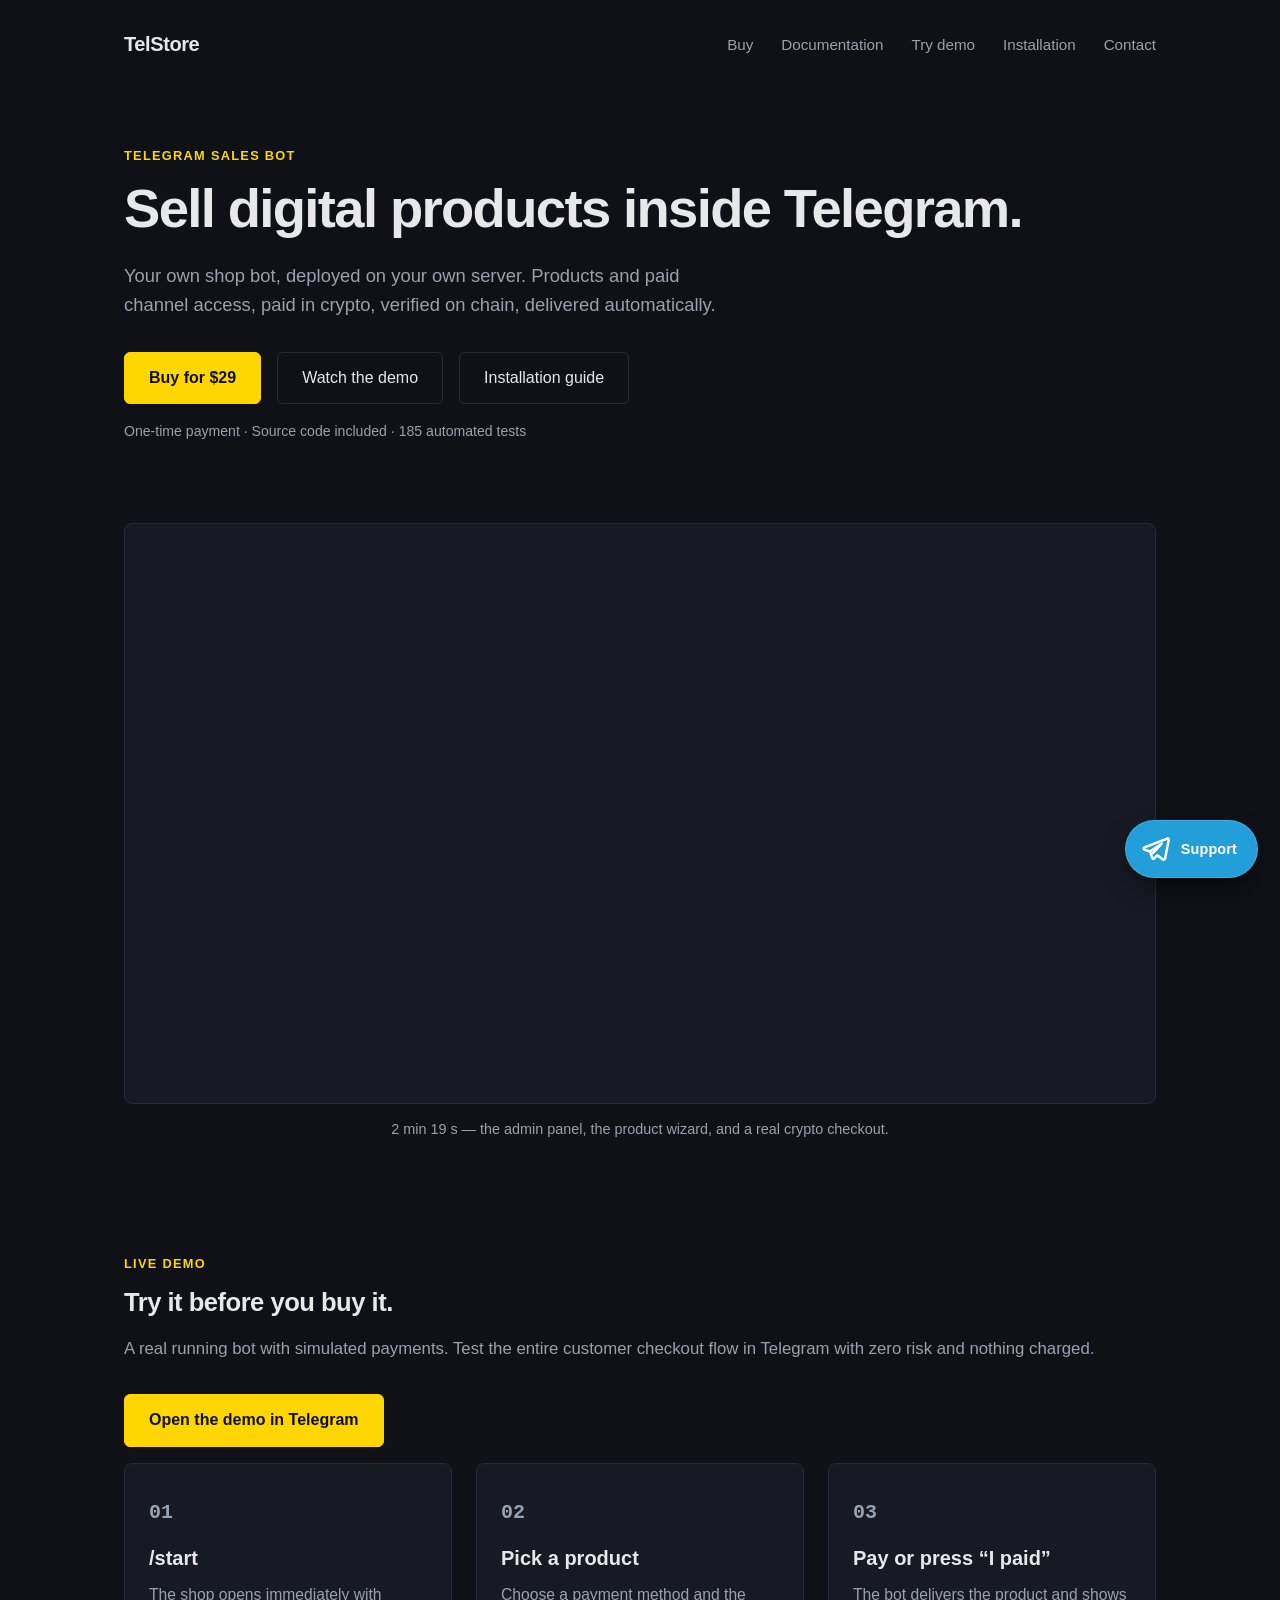
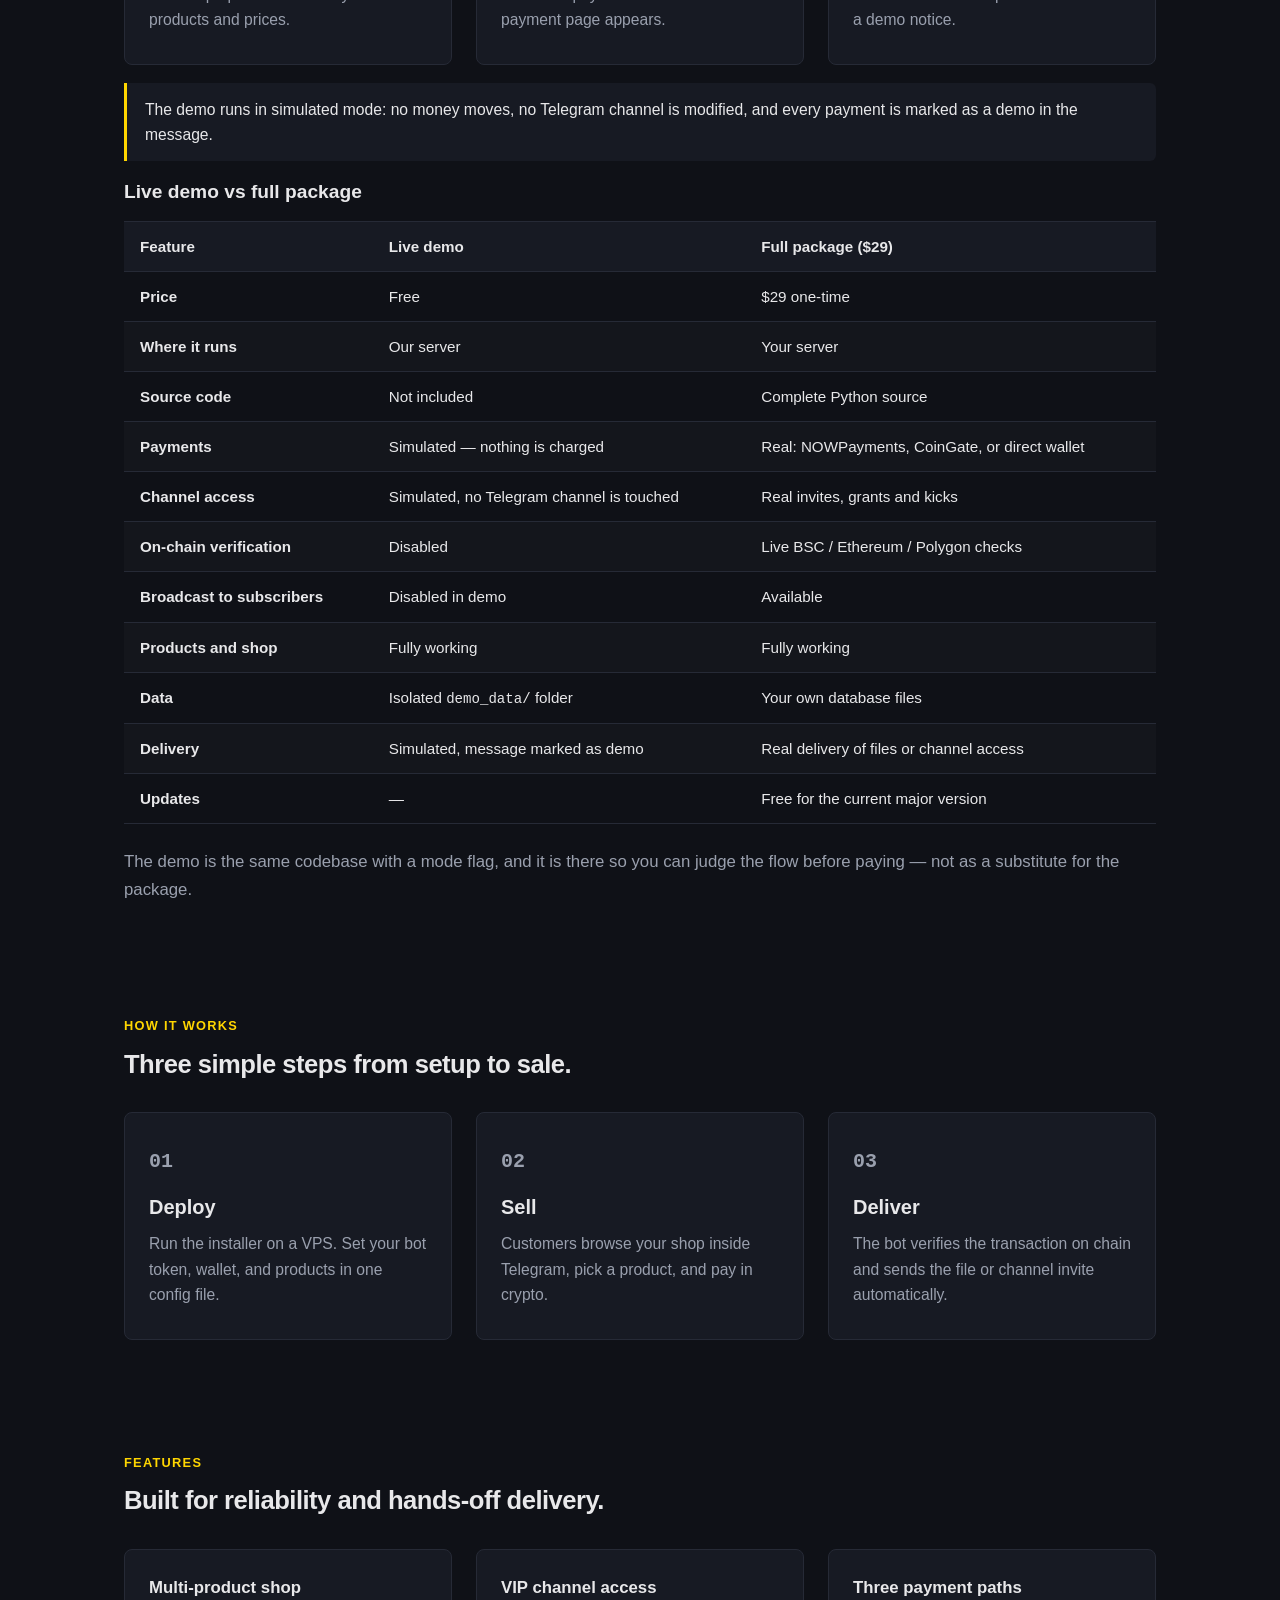
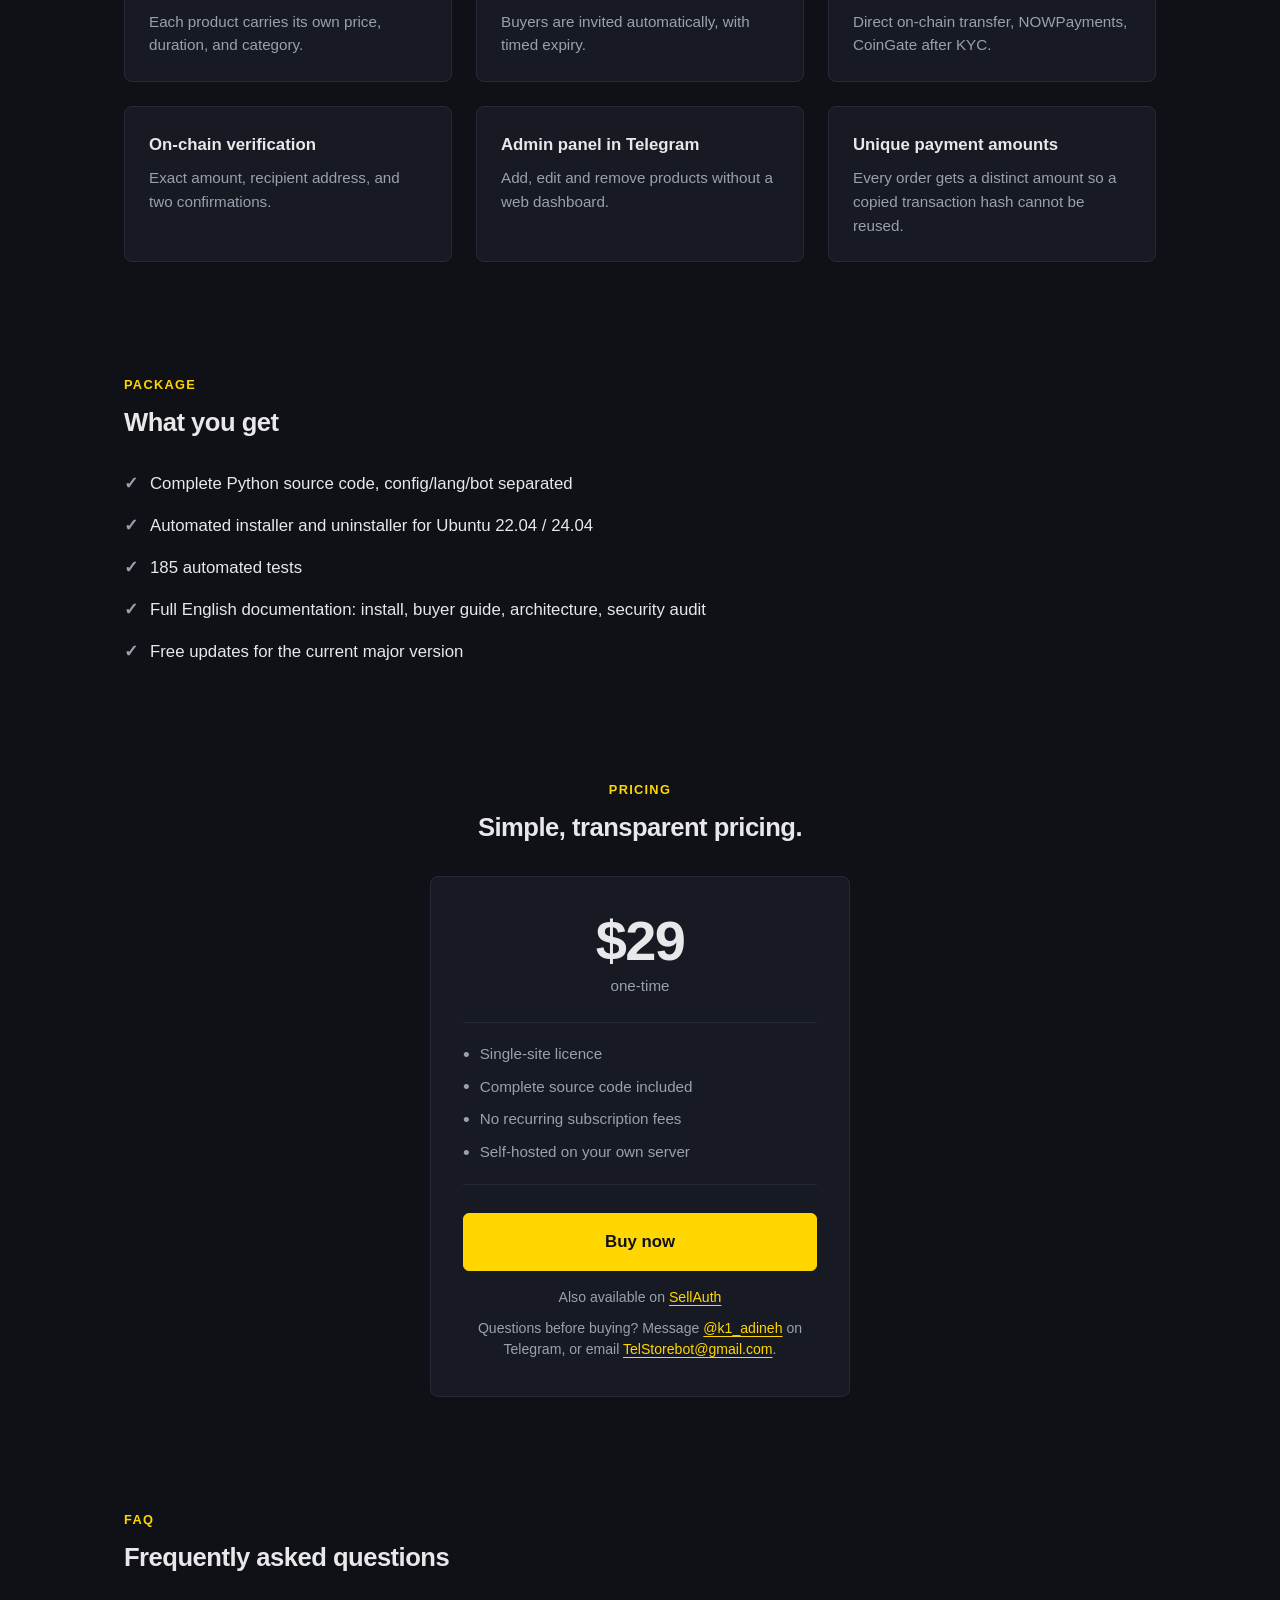
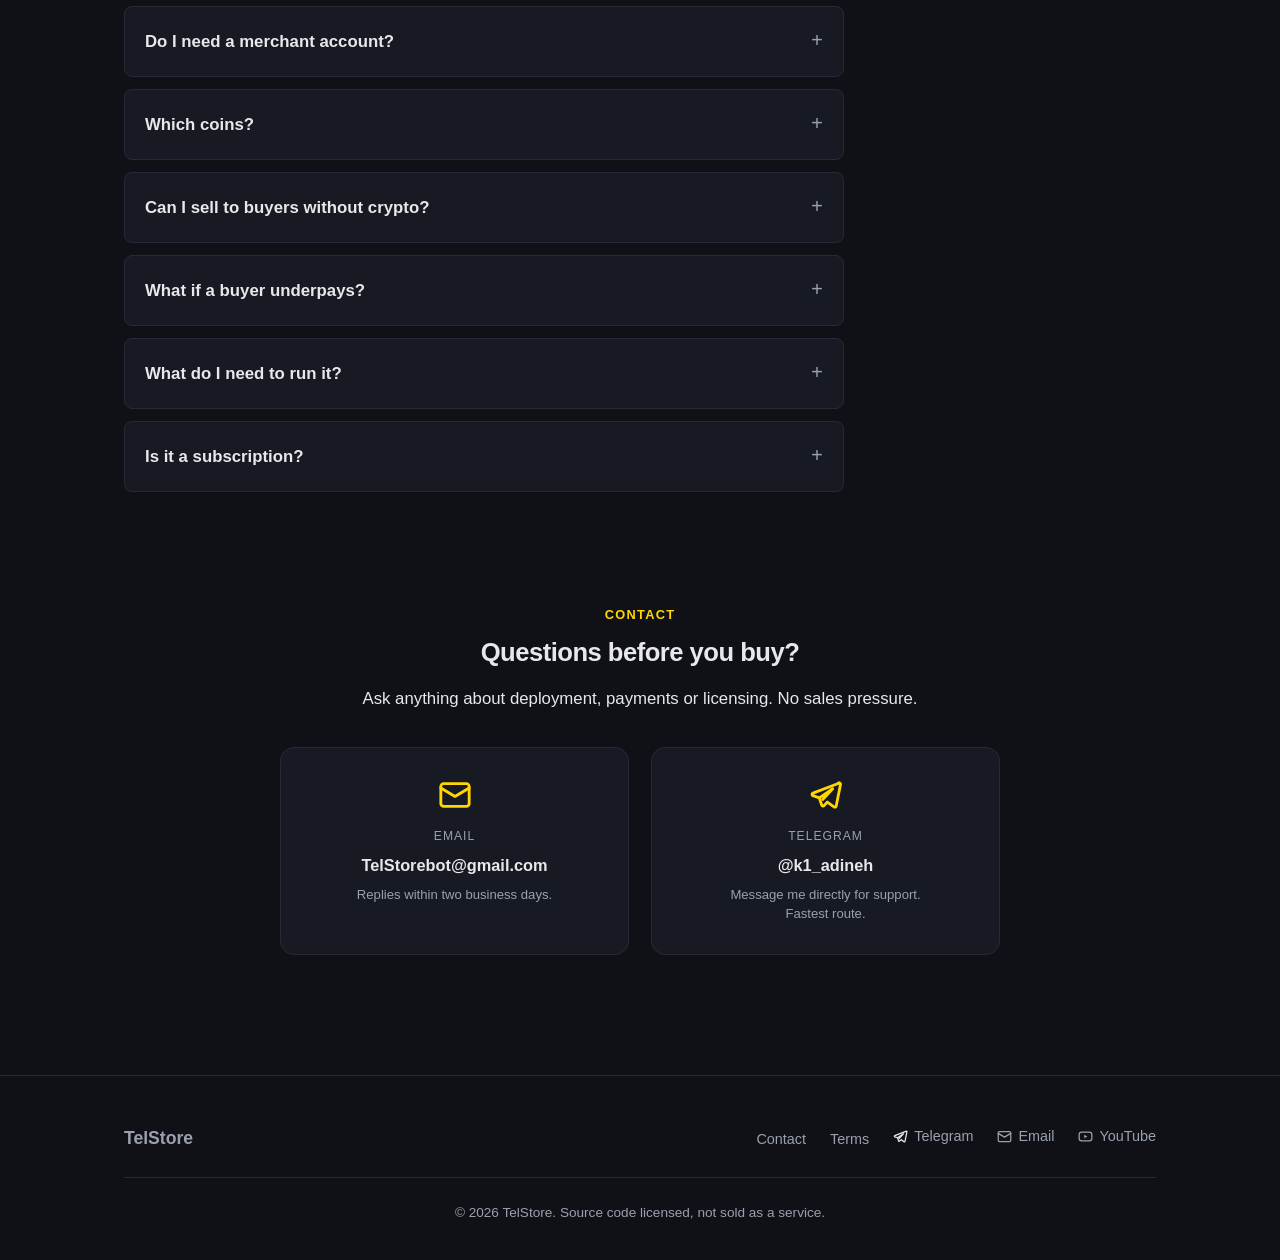
==== commit bbb5f732: "fix: Telegram support links point to the owner DM" ====
--- a/index.html
+++ b/index.html
@@ -367,7 +367,7 @@
             </ul>
             <a href="https://telstore.sell.app/product/telstore-bot-source-code-1" class="btn btn-primary">Buy now</a>
             <p class="pricing-extra">Also available on <a href="https://telstore.mysellauth.com" target="_blank" rel="noopener noreferrer">SellAuth</a></p>
-            <p class="pricing-questions">Questions before buying? Message <a href="https://t.me/ADNC_bot" target="_blank" rel="noopener noreferrer">@ADNC_bot</a> on Telegram, or email <!--email_off--><a href="mailto:TelStorebot@gmail.com">TelStorebot@gmail.com</a><!--/email_off-->.</p>
+            <p class="pricing-questions">Questions before buying? Message <a href="https://t.me/k1_adineh" target="_blank" rel="noopener noreferrer">@k1_adineh</a> on Telegram, or email <!--email_off--><a href="mailto:TelStorebot@gmail.com">TelStorebot@gmail.com</a><!--/email_off-->.</p>
           </div>
         </div>
       </div>
@@ -426,10 +426,10 @@
             <span class="contact-value">TelStorebot@gmail.com</span>
             <span class="contact-note">Replies within two business days.</span>
           </a><!--/email_off-->
-          <a class="contact-card" href="https://t.me/ADNC_bot" target="_blank" rel="noopener noreferrer">
+          <a class="contact-card" href="https://t.me/k1_adineh" target="_blank" rel="noopener noreferrer">
             <img class="contact-icon" src="assets/telegram.svg" width="34" height="34" alt="" loading="lazy" decoding="async">
             <span class="contact-label">Telegram</span>
-            <span class="contact-value">@ADNC_bot</span>
+            <span class="contact-value">@k1_adineh</span>
             <span class="contact-note">Message me directly for support. Fastest route.</span>
           </a>
         </div>
@@ -445,7 +445,7 @@
         <ul class="footer-links">
           <li><a href="#contact">Contact</a></li>
           <li><a href="terms.html">Terms</a></li>
-          <li><a href="https://t.me/ADNC_bot" target="_blank" rel="noopener noreferrer" class="footer-tg"><img src="assets/telegram.svg" width="15" height="15" alt="" decoding="async"> Telegram</a></li>
+          <li><a href="https://t.me/k1_adineh" target="_blank" rel="noopener noreferrer" class="footer-tg"><img src="assets/telegram.svg" width="15" height="15" alt="" decoding="async"> Telegram</a></li>
           <li><!--email_off--><a href="mailto:TelStorebot@gmail.com" class="footer-ic"><img src="assets/email.svg" width="15" height="15" alt="" decoding="async"> Email</a><!--/email_off--></li>
           <li><a href="https://www.youtube.com/watch?v=dUZw-DvjTB4" target="_blank" rel="noopener noreferrer" class="footer-ic"><img src="assets/youtube.svg" width="15" height="15" alt="" decoding="async"> YouTube</a></li>
         </ul>
@@ -457,7 +457,7 @@
   </footer>
 
   <!-- Floating Telegram support button -->
-  <a class="tg-fab" href="https://t.me/ADNC_bot" target="_blank" rel="noopener noreferrer"
+  <a class="tg-fab" href="https://t.me/k1_adineh" target="_blank" rel="noopener noreferrer"
      aria-label="Chat with TelStore support on Telegram">
     <img src="assets/telegram.svg" width="30" height="30" alt="" decoding="async">
     <span class="tg-fab-text">Support</span>
--- a/style.css
+++ b/style.css
@@ -806,11 +806,16 @@
 }
 
 @media (max-width: 480px) {
+  .nav-container {
+    flex-wrap: wrap;
+    gap: 12px;
+  }
   .nav-links {
-    gap: 16px;
+    gap: 10px 14px;
+    flex-wrap: wrap;
   }
   .nav-links a {
-    font-size: 0.9rem;
+    font-size: 0.88rem;
   }
   .hero-actions {
     flex-direction: column;
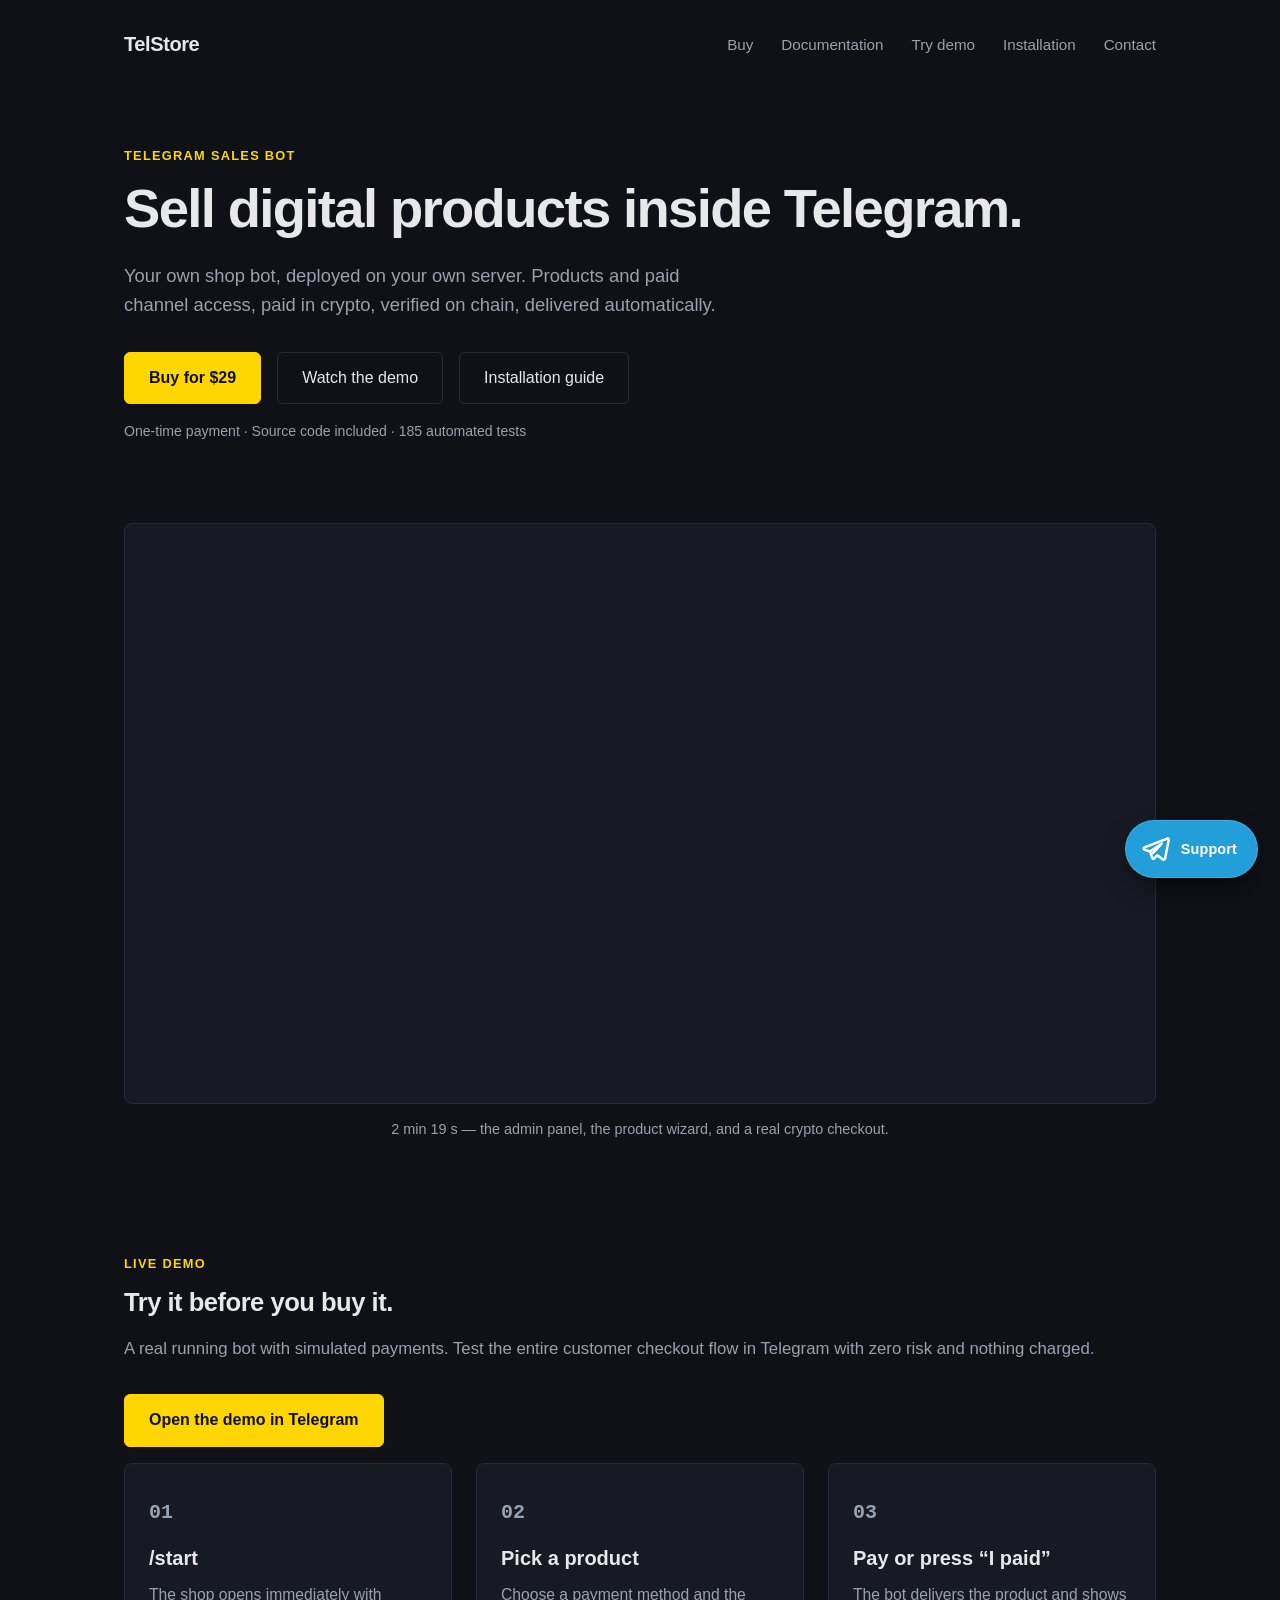
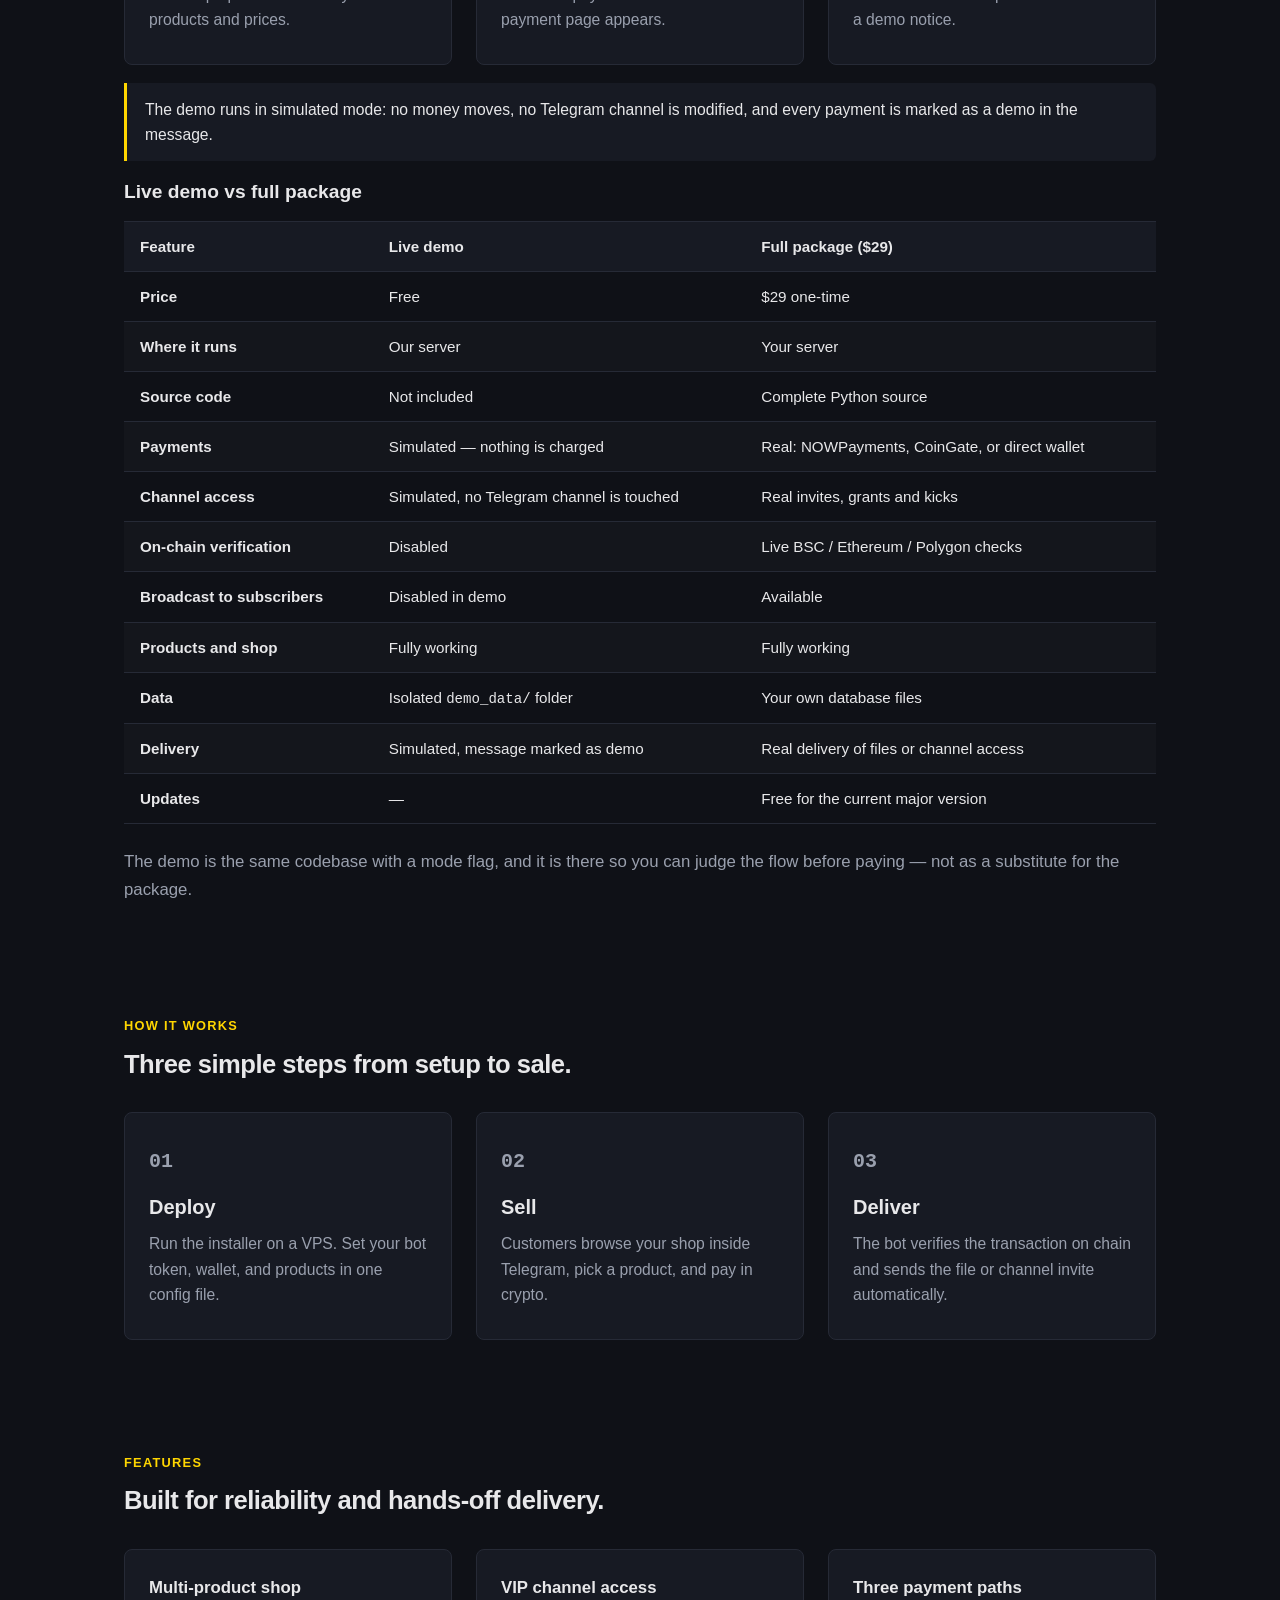
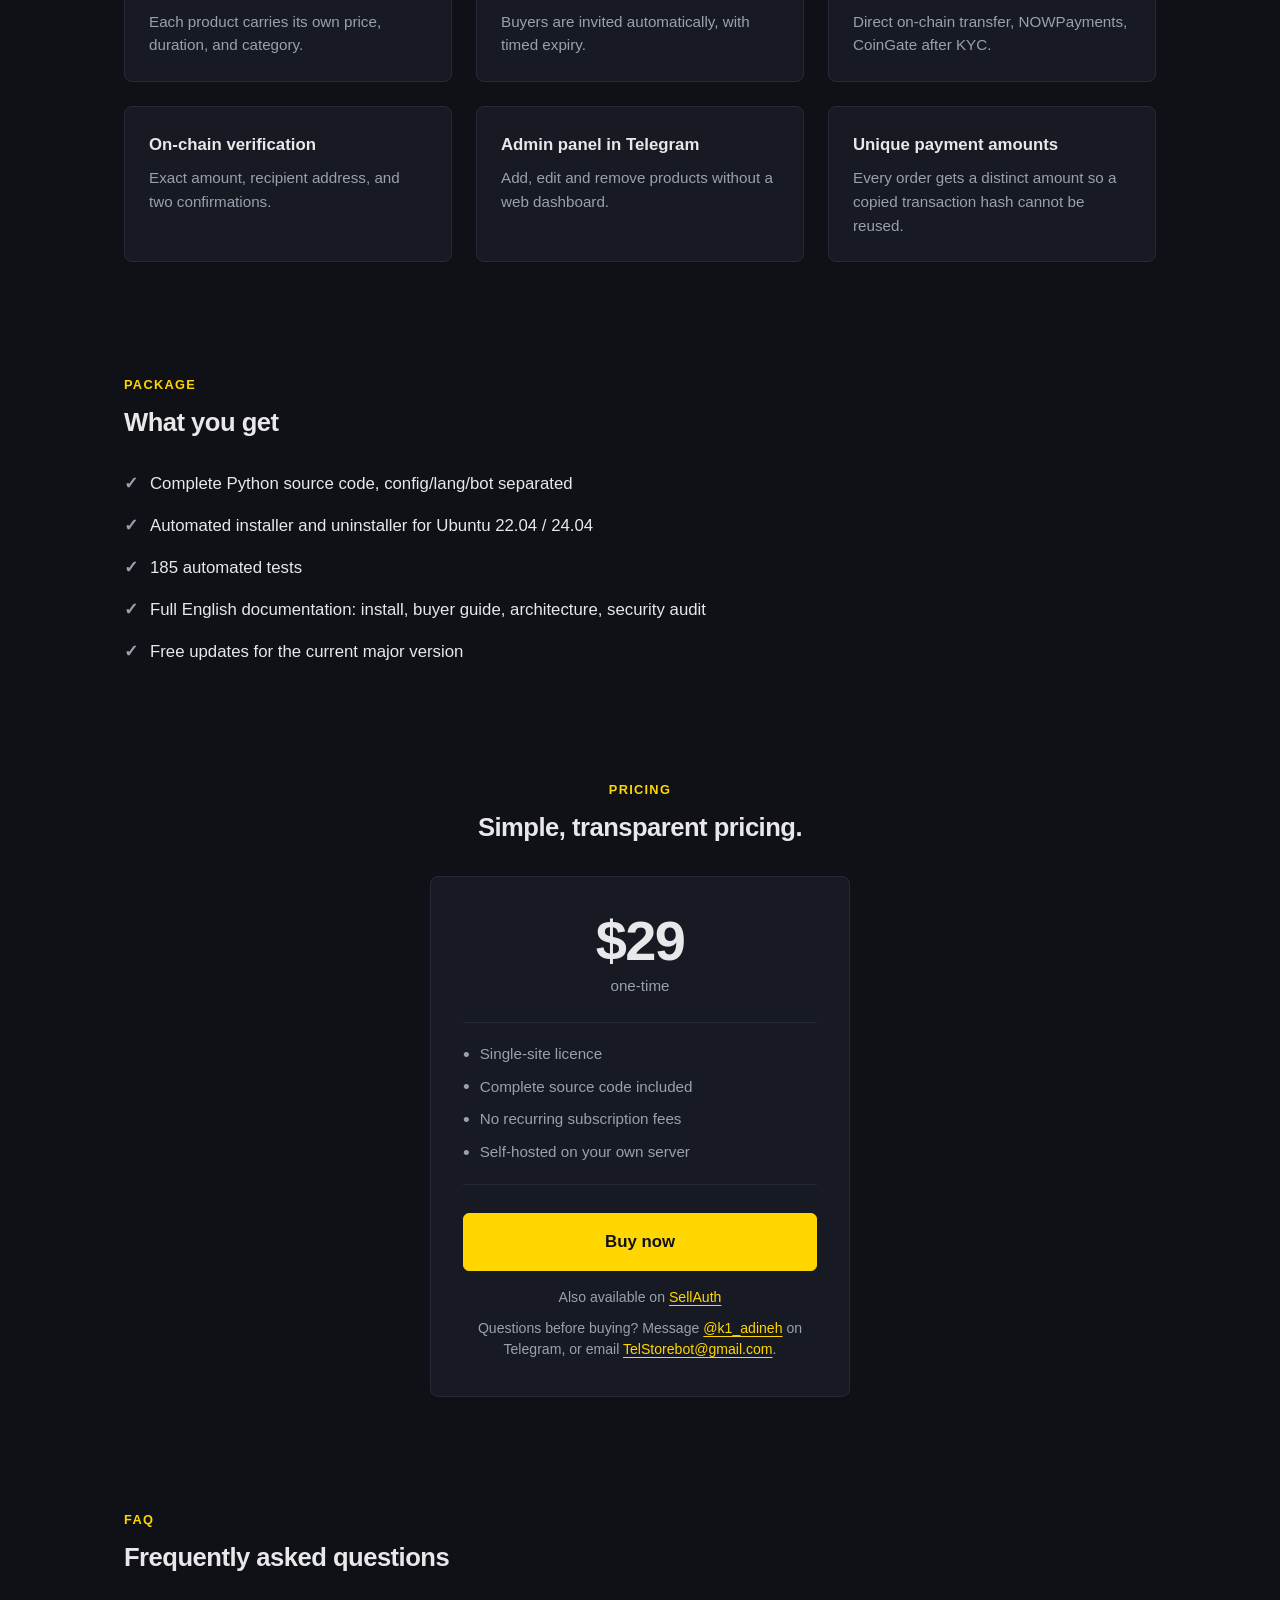
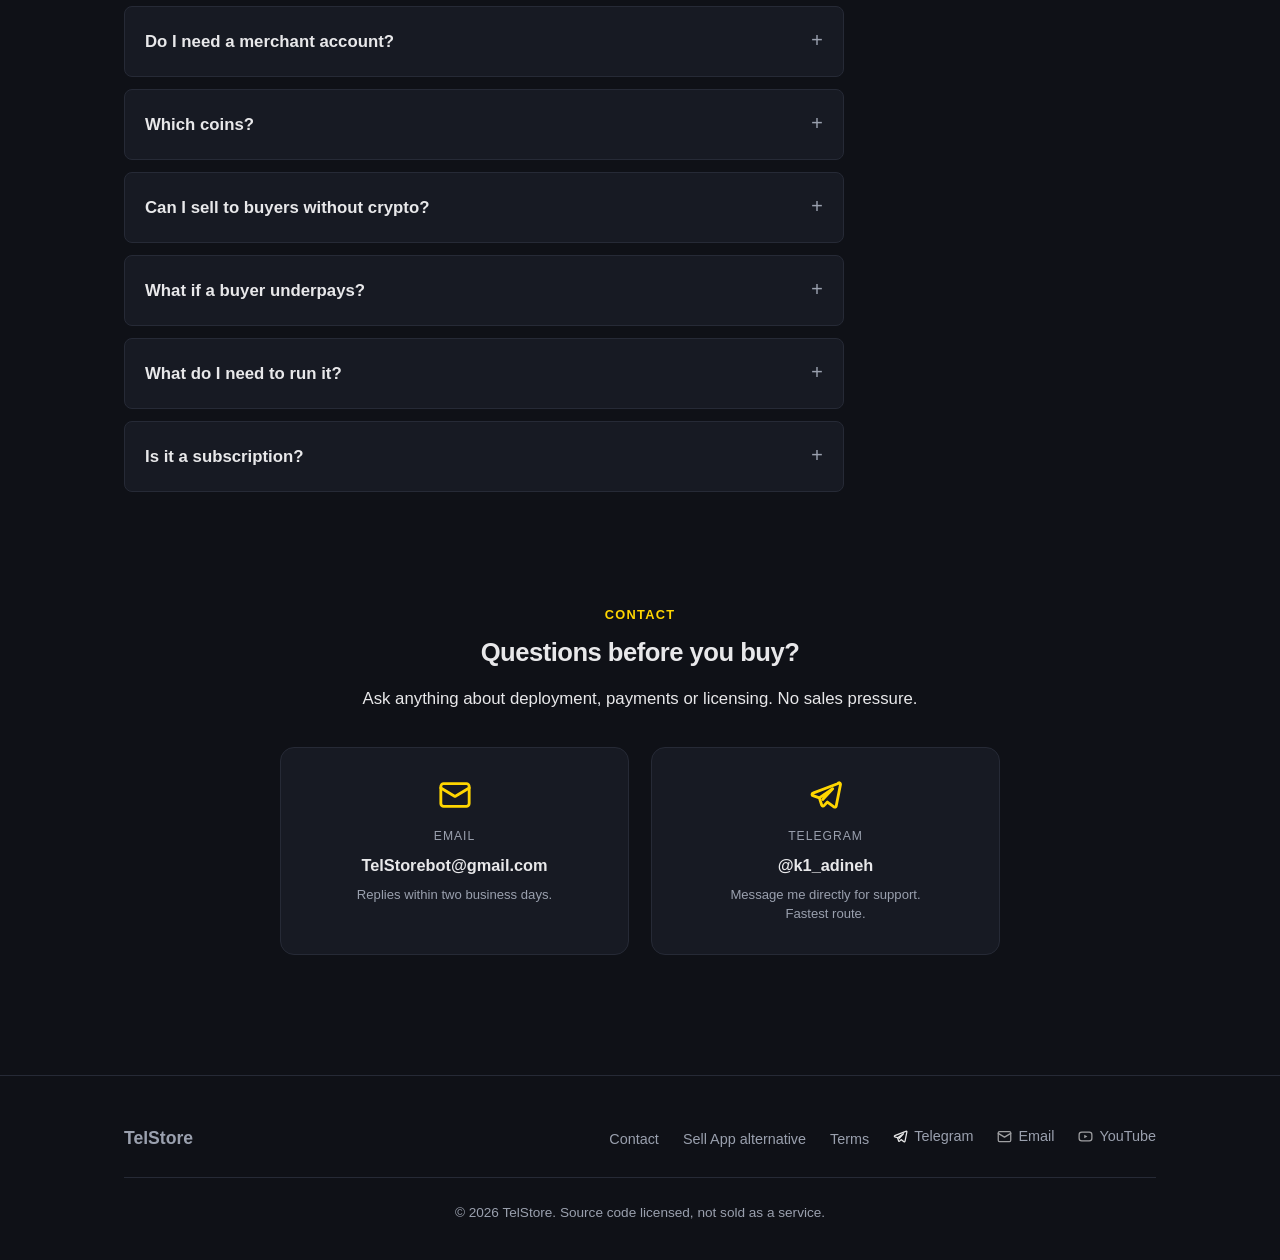
==== commit f0c9b2d8: "site: add Sell App alternative page, drop Sellix page" ====
--- a/index.html
+++ b/index.html
@@ -118,13 +118,13 @@
   <!-- Top bar -->
   <header>
     <div class="container nav-container">
-      <a href="index.html" class="wordmark" aria-label="TelStore home">TelStore</a>
+      <a href="/" class="wordmark" aria-label="TelStore home">TelStore</a>
       <nav aria-label="Main navigation">
         <ul class="nav-links">
           <li><a href="https://telstore.sell.app/product/telstore-bot-source-code-1">Buy</a></li>
-          <li><a href="docs.html">Documentation</a></li>
+          <li><a href="/docs">Documentation</a></li>
           <li><a href="#try-demo">Try demo</a></li>
-          <li><a href="install.html">Installation</a></li>
+          <li><a href="/install">Installation</a></li>
           <li><a href="#contact">Contact</a></li>
         </ul>
       </nav>
@@ -141,7 +141,7 @@
         <div class="hero-actions">
           <a href="https://telstore.sell.app/product/telstore-bot-source-code-1" class="btn btn-primary">Buy for $29</a>
           <a href="#demo" class="btn btn-secondary">Watch the demo</a>
-          <a href="install.html" class="btn btn-secondary">Installation guide</a>
+          <a href="/install" class="btn btn-secondary">Installation guide</a>
         </div>
         <p class="hero-smallprint">One-time payment · Source code included · 185 automated tests</p>
       </div>
@@ -441,10 +441,11 @@
   <footer>
     <div class="container">
       <div class="footer-main">
-        <a href="index.html" class="footer-wordmark">TelStore</a>
+        <a href="/" class="footer-wordmark">TelStore</a>
         <ul class="footer-links">
           <li><a href="#contact">Contact</a></li>
-          <li><a href="terms.html">Terms</a></li>
+          <li><a href="/sellapp-alternative">Sell App alternative</a></li>
+          <li><a href="/terms">Terms</a></li>
           <li><a href="https://t.me/k1_adineh" target="_blank" rel="noopener noreferrer" class="footer-tg"><img src="assets/telegram.svg" width="15" height="15" alt="" decoding="async"> Telegram</a></li>
           <li><!--email_off--><a href="mailto:TelStorebot@gmail.com" class="footer-ic"><img src="assets/email.svg" width="15" height="15" alt="" decoding="async"> Email</a><!--/email_off--></li>
           <li><a href="https://www.youtube.com/watch?v=dUZw-DvjTB4" target="_blank" rel="noopener noreferrer" class="footer-ic"><img src="assets/youtube.svg" width="15" height="15" alt="" decoding="async"> YouTube</a></li>
